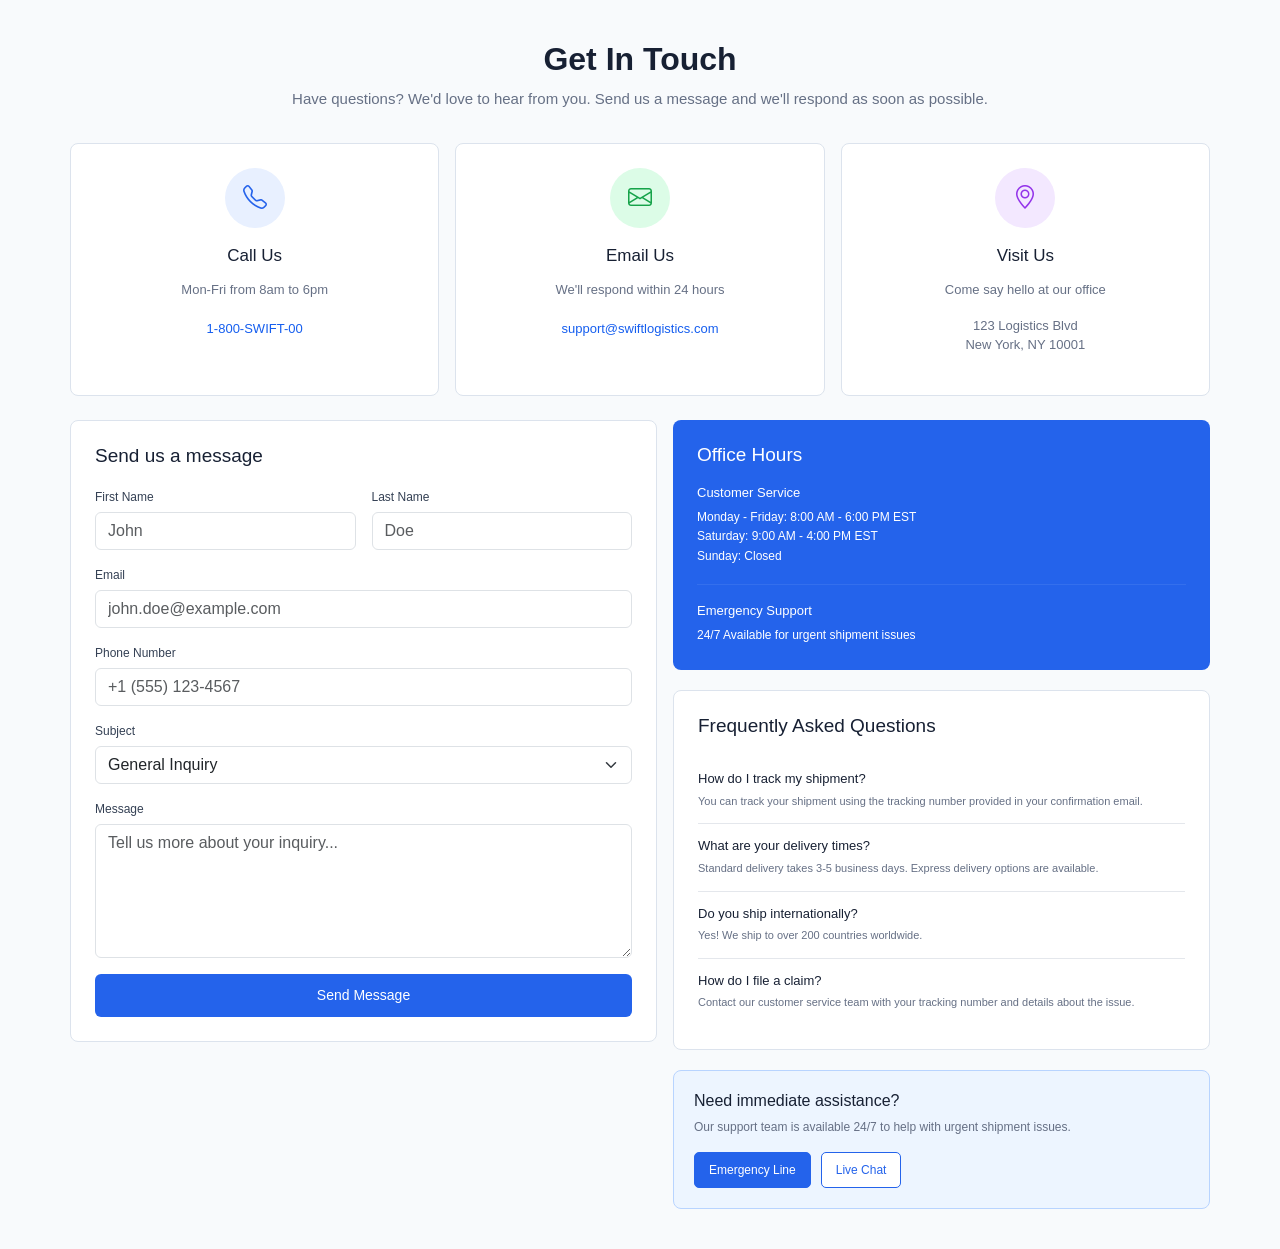
==== contact.html @ a7302f50 "contact: add icons to contact cards" ====
<!DOCTYPE html>
<html lang="en">

<head>
    <meta charset="UTF-8">
    <meta name="viewport" content="width=device-width, initial-scale=1.0">

    <title>Contact - SwiftLogistics</title>

    <!-- Bootstrap CSS -->
     <link rel="stylesheet"
href="https://cdn.jsdelivr.net/npm/bootstrap-icons@1.11.3/font/bootstrap-icons.min.css">
    <link
        href="https://cdn.jsdelivr.net/npm/bootstrap@5.3.3/dist/css/bootstrap.min.css"
        rel="stylesheet">

    <!-- Our CSS -->
    <link rel="stylesheet" href="css/contact.css">
</head>

<body>

    <div class="contact-page">

        <!-- Page heading -->
        <section class="contact-heading text-center">
            <h1>Get In Touch</h1>

            <p>
                Have questions? We'd love to hear from you.
                Send us a message and we'll respond as soon as possible.
            </p>
        </section>


        <!-- Contact information -->
       <section class="contact-info d-flex gap-3">

    <div class="contact-card">
        <div class="icon-circle phone">
            <i class="bi bi-telephone"></i>
        </div>

        <h3>Call Us</h3>

        <p>Mon-Fri from 8am to 6pm</p>

        <a href="tel:18007943800">1-800-SWIFT-00</a>
    </div>

    <div class="contact-card">
        <div class="icon-circle email">
            <i class="bi bi-envelope"></i>
        </div>

        <h3>Email Us</h3>

        <p>We'll respond within 24 hours</p>

        <a href="mailto:support@swiftlogistics.com">
            support@swiftlogistics.com
        </a>
    </div>

    <div class="contact-card">
        <div class="icon-circle location">
            <i class="bi bi-geo-alt"></i>
        </div>

        <h3>Visit Us</h3>

        <p>Come say hello at our office</p>

        <p>123 Logistics Blvd<br>New York, NY 10001</p>
    </div>

</section>


        <!-- Main contact section -->
        <section class="contact-main d-flex gap-3">

            <!-- Contact form -->
            <div class="message-box">

                <h2>Send us a message</h2>

                <form>

                    <div class="name-row d-flex gap-3">

                        <div class="flex-grow-1">
                            <label for="firstName">First Name</label>

                            <input
                                type="text"
                                id="firstName"
                                class="form-control"
                                placeholder="John">
                        </div>


                        <div class="flex-grow-1">
                            <label for="lastName">Last Name</label>

                            <input
                                type="text"
                                id="lastName"
                                class="form-control"
                                placeholder="Doe">
                        </div>

                    </div>


                    <div class="mb-3">
                        <label for="email">Email</label>

                        <input
                            type="email"
                            id="email"
                            class="form-control"
                            placeholder="john.doe@example.com">
                    </div>


                    <div class="mb-3">
                        <label for="phone">Phone Number</label>

                        <input
                            type="tel"
                            id="phone"
                            class="form-control"
                            placeholder="+1 (555) 123-4567">
                    </div>


                    <div class="mb-3">
                        <label for="subject">Subject</label>

                        <select id="subject" class="form-select">

                            <option>General Inquiry</option>
                            <option>Shipment Issue</option>
                            <option>Delivery Question</option>
                            <option>Business Inquiry</option>

                        </select>
                    </div>


                    <div class="mb-3">
                        <label for="message">Message</label>

                        <textarea
                            id="message"
                            class="form-control"
                            rows="5"
                            placeholder="Tell us more about your inquiry..."></textarea>
                    </div>


                    <button type="submit" class="send-button">
                        Send Message
                    </button>

                </form>

            </div>


            <!-- Right side -->
            <div class="right-content">

                <!-- Office hours -->
                <div class="office-hours">

                    <h2>Office Hours</h2>

                    <h4>Customer Service</h4>

                    <p>
                        Monday - Friday: 8:00 AM - 6:00 PM EST<br>
                        Saturday: 9:00 AM - 4:00 PM EST<br>
                        Sunday: Closed
                    </p>

                    <hr>

                    <h4>Emergency Support</h4>

                    <p>
                        24/7 Available for urgent shipment issues
                    </p>

                </div>


                <!-- FAQ -->
                <div class="faq-box">

                    <h2>Frequently Asked Questions</h2>

                    <div class="faq-item">
                        <h4>How do I track my shipment?</h4>

                        <p>
                            You can track your shipment using the tracking
                            number provided in your confirmation email.
                        </p>
                    </div>


                    <div class="faq-item">
                        <h4>What are your delivery times?</h4>

                        <p>
                            Standard delivery takes 3-5 business days.
                            Express delivery options are available.
                        </p>
                    </div>


                    <div class="faq-item">
                        <h4>Do you ship internationally?</h4>

                        <p>
                            Yes! We ship to over 200 countries worldwide.
                        </p>
                    </div>


                    <div class="faq-item">
                        <h4>How do I file a claim?</h4>

                        <p>
                            Contact our customer service team with your
                            tracking number and details about the issue.
                        </p>
                    </div>

                </div>


                <!-- Immediate assistance -->
                <div class="assistance-box">

                    <h3>Need immediate assistance?</h3>

                    <p>
                        Our support team is available 24/7 to help
                        with urgent shipment issues.
                    </p>

                    <div class="assistance-buttons">

                        <button type="button">
                            Emergency Line
                        </button>

                        <button type="button">
                            Live Chat
                        </button>

                    </div>

                </div>

            </div>

        </section>

    </div>

</body>

</html>
---- css/contact.css ----
* {
    box-sizing: border-box;
}

body {
    margin: 0;
    background-color: #f8fafc;
    color: #172033;
    font-family: Arial, sans-serif;
}

.contact-page {
    max-width: 1200px;
    margin: 0 auto;
    padding: 40px 30px;
}


/* Page heading */

.contact-heading {
    margin-bottom: 32px;
}

.contact-heading h1 {
    font-size: 32px;
    font-weight: 700;
    margin-bottom: 10px;
}

.contact-heading p {
    color: #667085;
    font-size: 15px;
    margin: 0;
}


/* Three contact cards */

.contact-info {
    margin-bottom: 24px;
}

.contact-card {
    flex: 1;
    background-color: #ffffff;
    border: 1px solid #dce3ed;
    border-radius: 8px;
    padding: 24px;
    text-align: center;
}

.contact-card h3 {
    font-size: 17px;
    margin-bottom: 14px;
}

.contact-card p {
    color: #667085;
    font-size: 13px;
    line-height: 1.5;
}

.contact-card a {
    color: #155eef;
    text-decoration: none;
    font-size: 13px;
}


/* Form and right side */

.contact-main {
    align-items: flex-start;
}

.message-box {
    flex: 1;
    background-color: #ffffff;
    border: 1px solid #dce3ed;
    border-radius: 8px;
    padding: 24px;
}

.message-box h2,
.office-hours h2,
.faq-box h2 {
    font-size: 19px;
    margin-bottom: 20px;
}


/* Name fields */

.name-row {
    margin-bottom: 16px;
}

.name-row label,
.message-box label {
    display: block;
    font-size: 12px;
    margin-bottom: 6px;
    color: #344054;
}


/* Button */

.send-button {
    width: 100%;
    padding: 11px;
    border: none;
    border-radius: 6px;
    background-color: #2463eb;
    color: white;
    font-size: 14px;
    cursor: pointer;
}

.send-button:hover {
    background-color: #1854d1;
}


/* Right side */

.right-content {
    flex: 1;
}


/* Office hours */

.office-hours {
    background-color: #2463eb;
    color: white;
    border-radius: 8px;
    padding: 24px;
    margin-bottom: 20px;
}

.office-hours h2 {
    margin-bottom: 18px;
}

.office-hours h4 {
    font-size: 13px;
    margin-top: 15px;
    margin-bottom: 8px;
}

.office-hours p {
    font-size: 12px;
    line-height: 1.6;
    margin: 0;
}

.office-hours hr {
    border: 0;
    border-top: 1px solid rgba(255, 255, 255, 0.3);
    margin: 18px 0;
}


/* FAQ */

.faq-box {
    background-color: #ffffff;
    border: 1px solid #dce3ed;
    border-radius: 8px;
    padding: 24px;
}

.faq-item {
    border-bottom: 1px solid #e4e7ec;
    padding: 14px 0;
}

.faq-item:last-child {
    border-bottom: none;
}

.faq-item h4 {
    font-size: 13px;
    margin: 0 0 6px;
}

.faq-item p {
    color: #667085;
    font-size: 11px;
    line-height: 1.5;
    margin: 0;
}


/* Assistance */

.assistance-box {
    background-color: #edf5ff;
    border: 1px solid #b8d4ff;
    border-radius: 8px;
    padding: 20px;
    margin-top: 20px;
}

.assistance-box h3 {
    font-size: 16px;
    margin-bottom: 8px;
}

.assistance-box p {
    color: #667085;
    font-size: 12px;
    line-height: 1.5;
}

.assistance-buttons {
    display: flex;
    gap: 10px;
}

.assistance-buttons button {
    padding: 8px 14px;
    border: 1px solid #2463eb;
    border-radius: 5px;
    background-color: #2463eb;
    color: white;
    font-size: 12px;
    cursor: pointer;
}

.assistance-buttons button:last-child {
    background-color: white;
    color: #2463eb;
}


/* Mobile */

@media (max-width: 768px) {

    .contact-page {
        padding: 30px 20px;
    }

    .contact-info {
        flex-direction: column;
    }

    .contact-main {
        flex-direction: column;
    }

    .message-box,
    .right-content {
        width: 100%;
    }

    .name-row {
        flex-direction: column;
    }

}
/* Contact card icons */

.icon-circle{
    width:60px;
    height:60px;
    border-radius:50%;
    display:flex;
    align-items:center;
    justify-content:center;
    margin:0 auto 18px;
    font-size:24px;
}

.phone{
    background:#e8f0ff;
    color:#2563eb;
}

.email{
    background:#dcfce7;
    color:#16a34a;
}

.location{
    background:#f3e8ff;
    color:#9333ea;
}

.contact-card{
    transition:0.25s ease;
}

.contact-card:hover{
    transform:translateY(-4px);
    box-shadow:0 10px 24px rgba(0,0,0,0.08);
}
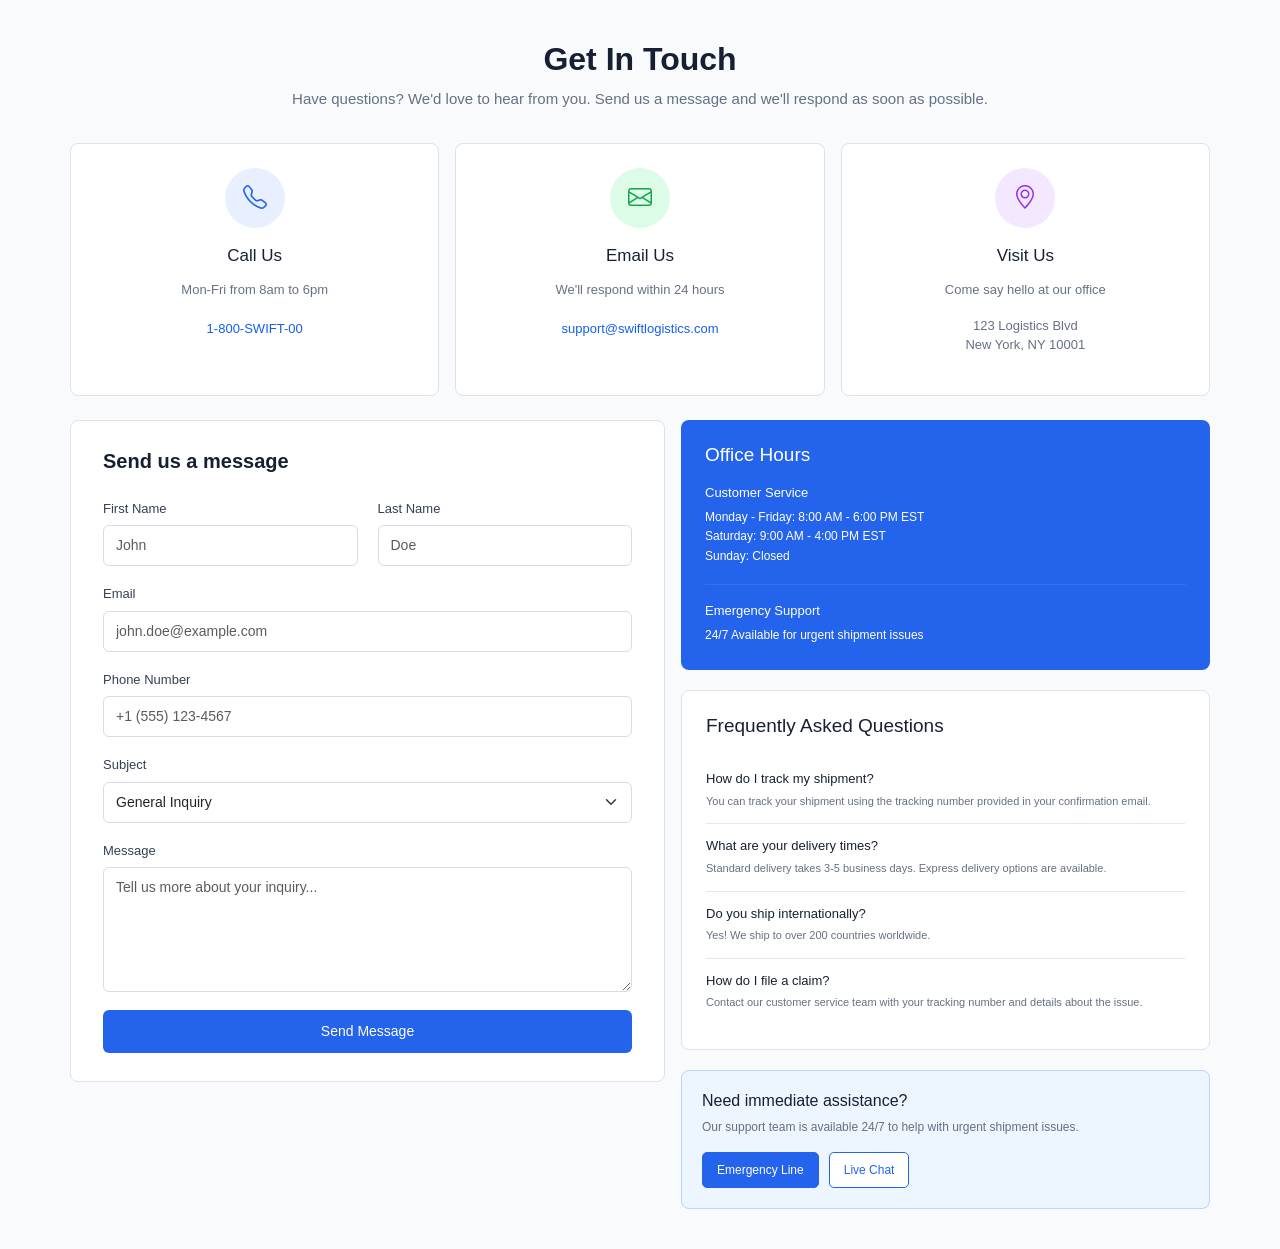
==== commit 1eaf86f4: "contact: refine contact form styling" ====
--- a/contact.html
+++ b/contact.html
@@ -87,7 +87,8 @@
 
                 <form>
 
-                    <div class="name-row d-flex gap-3">
+                    <div 
+                    class="name-row">
 
                         <div class="flex-grow-1">
                             <label for="firstName">First Name</label>
--- a/css/contact.css
+++ b/css/contact.css
@@ -48,6 +48,12 @@
     border-radius: 8px;
     padding: 24px;
     text-align: center;
+    transition: 0.25s ease;
+}
+
+.contact-card:hover {
+    transform: translateY(-4px);
+    box-shadow: 0 10px 24px rgba(0, 0, 0, 0.08);
 }
 
 .contact-card h3 {
@@ -68,10 +74,40 @@
 }
 
 
+/* Contact card icons */
+
+.icon-circle {
+    width: 60px;
+    height: 60px;
+    border-radius: 50%;
+    display: flex;
+    align-items: center;
+    justify-content: center;
+    margin: 0 auto 18px;
+    font-size: 24px;
+}
+
+.phone {
+    background: #e8f0ff;
+    color: #2563eb;
+}
+
+.email {
+    background: #dcfce7;
+    color: #16a34a;
+}
+
+.location {
+    background: #f3e8ff;
+    color: #9333ea;
+}
+
+
 /* Form and right side */
 
 .contact-main {
     align-items: flex-start;
+    gap: 24px;
 }
 
 .message-box {
@@ -79,10 +115,15 @@
     background-color: #ffffff;
     border: 1px solid #dce3ed;
     border-radius: 8px;
-    padding: 24px;
-}
-
-.message-box h2,
+    padding: 28px 32px;
+}
+
+.message-box h2 {
+    font-size: 20px;
+    font-weight: 600;
+    margin-bottom: 26px;
+}
+
 .office-hours h2,
 .faq-box h2 {
     font-size: 19px;
@@ -93,19 +134,52 @@
 /* Name fields */
 
 .name-row {
-    margin-bottom: 16px;
+    display: flex;
+    gap: 20px;
+    margin-bottom: 18px;
+}
+
+.name-row > div {
+    flex: 1;
 }
 
 .name-row label,
 .message-box label {
     display: block;
-    font-size: 12px;
-    margin-bottom: 6px;
+    font-size: 13px;
     color: #344054;
-}
-
-
-/* Button */
+    margin-bottom: 7px;
+}
+
+
+/* Form controls */
+
+.message-box .form-control,
+.message-box .form-select {
+    min-height: 40px;
+    border: 1px solid #d6dce5;
+    border-radius: 6px;
+    font-size: 14px;
+    padding: 9px 12px;
+}
+
+.message-box .form-control:focus,
+.message-box .form-select:focus {
+    border-color: #2463eb;
+    box-shadow: 0 0 0 2px rgba(36, 99, 235, 0.1);
+}
+
+.message-box .mb-3 {
+    margin-bottom: 18px !important;
+}
+
+.message-box textarea {
+    min-height: 150px;
+    resize: vertical;
+}
+
+
+/* Send button */
 
 .send-button {
     width: 100%;
@@ -113,9 +187,10 @@
     border: none;
     border-radius: 6px;
     background-color: #2463eb;
-    color: white;
+    color: #ffffff;
     font-size: 14px;
     cursor: pointer;
+    transition: background-color 0.2s ease;
 }
 
 .send-button:hover {
@@ -194,7 +269,7 @@
 }
 
 
-/* Assistance */
+/* Immediate assistance */
 
 .assistance-box {
     background-color: #edf5ff;
@@ -260,41 +335,4 @@
     .name-row {
         flex-direction: column;
     }
-
-}
-/* Contact card icons */
-
-.icon-circle{
-    width:60px;
-    height:60px;
-    border-radius:50%;
-    display:flex;
-    align-items:center;
-    justify-content:center;
-    margin:0 auto 18px;
-    font-size:24px;
-}
-
-.phone{
-    background:#e8f0ff;
-    color:#2563eb;
-}
-
-.email{
-    background:#dcfce7;
-    color:#16a34a;
-}
-
-.location{
-    background:#f3e8ff;
-    color:#9333ea;
-}
-
-.contact-card{
-    transition:0.25s ease;
-}
-
-.contact-card:hover{
-    transform:translateY(-4px);
-    box-shadow:0 10px 24px rgba(0,0,0,0.08);
 }
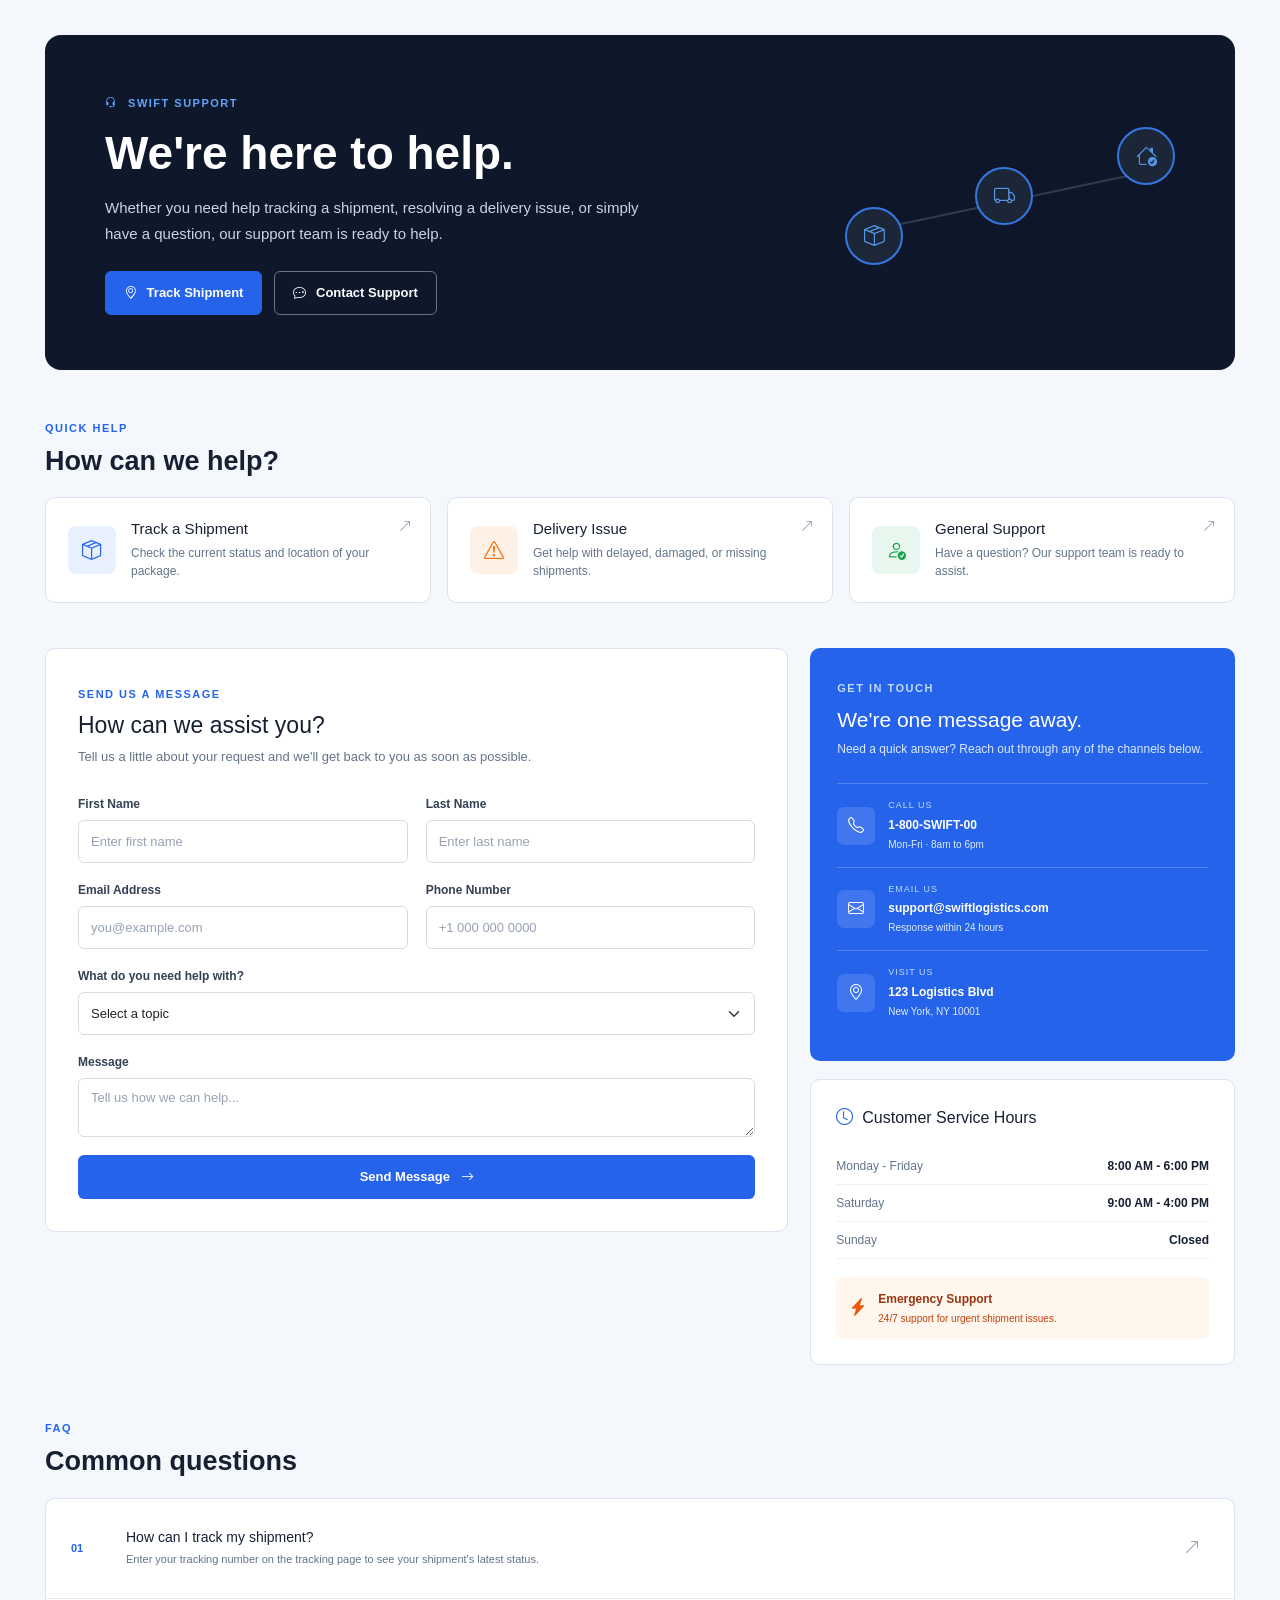
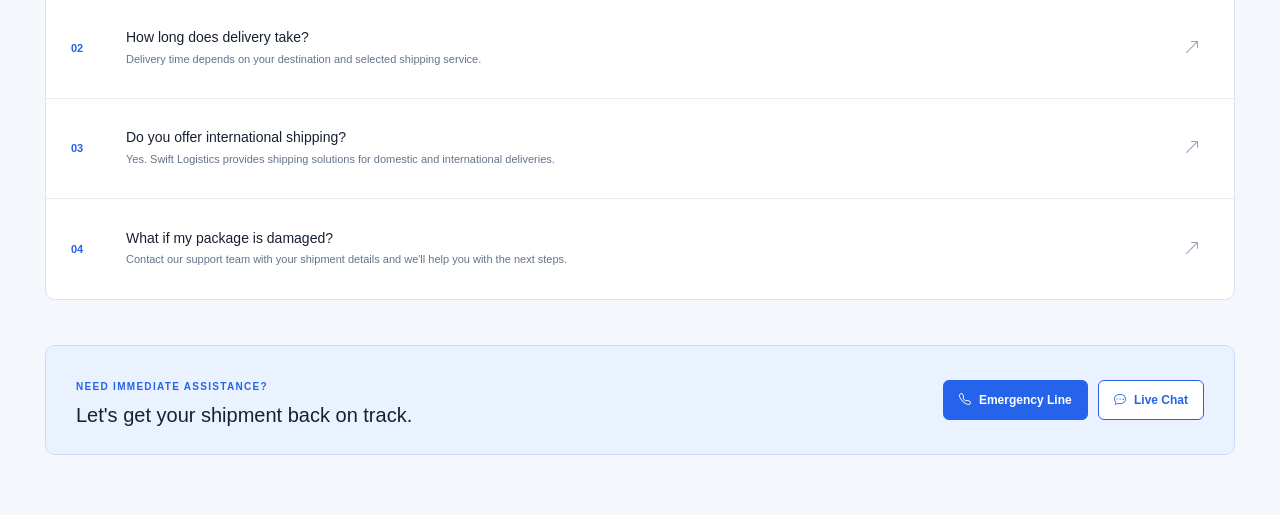
==== commit d1788157: "Redesign contact page UI" ====
--- a/contact.html
+++ b/contact.html
@@ -1,278 +1,465 @@
 <!DOCTYPE html>
 <html lang="en">
-
 <head>
     <meta charset="UTF-8">
     <meta name="viewport" content="width=device-width, initial-scale=1.0">
 
-    <title>Contact - SwiftLogistics</title>
-
-    <!-- Bootstrap CSS -->
-     <link rel="stylesheet"
-href="https://cdn.jsdelivr.net/npm/bootstrap-icons@1.11.3/font/bootstrap-icons.min.css">
+    <title>Contact Us | Swift Logistics</title>
+
+    <!-- Bootstrap -->
     <link
         href="https://cdn.jsdelivr.net/npm/bootstrap@5.3.3/dist/css/bootstrap.min.css"
-        rel="stylesheet">
-
-    <!-- Our CSS -->
+        rel="stylesheet"
+    >
+
+    <!-- Bootstrap Icons -->
+    <link
+        rel="stylesheet"
+        href="https://cdn.jsdelivr.net/npm/bootstrap-icons@1.11.3/font/bootstrap-icons.min.css"
+    >
+
+    <!-- Contact CSS -->
     <link rel="stylesheet" href="css/contact.css">
 </head>
 
 <body>
 
-    <div class="contact-page">
-
-        <!-- Page heading -->
-        <section class="contact-heading text-center">
-            <h1>Get In Touch</h1>
+<div class="contact-page">
+
+    <!-- HERO -->
+    <section class="support-hero">
+
+        <div class="hero-content">
+
+            <span class="hero-label">
+                <i class="bi bi-headset"></i>
+                SWIFT SUPPORT
+            </span>
+
+            <h1>We're here to help.</h1>
 
             <p>
-                Have questions? We'd love to hear from you.
-                Send us a message and we'll respond as soon as possible.
+                Whether you need help tracking a shipment, resolving a delivery
+                issue, or simply have a question, our support team is ready to help.
             </p>
-        </section>
-
-
-        <!-- Contact information -->
-       <section class="contact-info d-flex gap-3">
-
-    <div class="contact-card">
-        <div class="icon-circle phone">
-            <i class="bi bi-telephone"></i>
-        </div>
-
-        <h3>Call Us</h3>
-
-        <p>Mon-Fri from 8am to 6pm</p>
-
-        <a href="tel:18007943800">1-800-SWIFT-00</a>
-    </div>
-
-    <div class="contact-card">
-        <div class="icon-circle email">
-            <i class="bi bi-envelope"></i>
-        </div>
-
-        <h3>Email Us</h3>
-
-        <p>We'll respond within 24 hours</p>
-
-        <a href="mailto:support@swiftlogistics.com">
-            support@swiftlogistics.com
-        </a>
-    </div>
-
-    <div class="contact-card">
-        <div class="icon-circle location">
-            <i class="bi bi-geo-alt"></i>
-        </div>
-
-        <h3>Visit Us</h3>
-
-        <p>Come say hello at our office</p>
-
-        <p>123 Logistics Blvd<br>New York, NY 10001</p>
-    </div>
-
-</section>
-
-
-        <!-- Main contact section -->
-        <section class="contact-main d-flex gap-3">
-
-            <!-- Contact form -->
-            <div class="message-box">
-
-                <h2>Send us a message</h2>
-
-                <form>
-
-                    <div 
-                    class="name-row">
-
-                        <div class="flex-grow-1">
-                            <label for="firstName">First Name</label>
-
-                            <input
-                                type="text"
-                                id="firstName"
-                                class="form-control"
-                                placeholder="John">
-                        </div>
-
-
-                        <div class="flex-grow-1">
-                            <label for="lastName">Last Name</label>
-
-                            <input
-                                type="text"
-                                id="lastName"
-                                class="form-control"
-                                placeholder="Doe">
-                        </div>
-
-                    </div>
-
-
-                    <div class="mb-3">
-                        <label for="email">Email</label>
-
+
+            <div class="hero-buttons">
+                <button class="primary-btn">
+                    <i class="bi bi-geo-alt"></i>
+                    Track Shipment
+                </button>
+
+                <button class="secondary-btn">
+                    <i class="bi bi-chat-dots"></i>
+                    Contact Support
+                </button>
+            </div>
+
+        </div>
+
+        <div class="hero-visual">
+            <div class="route-line"></div>
+
+            <div class="location-point point-one">
+                <i class="bi bi-box-seam"></i>
+            </div>
+
+            <div class="location-point point-two">
+                <i class="bi bi-truck"></i>
+            </div>
+
+            <div class="location-point point-three">
+                <i class="bi bi-house-check"></i>
+            </div>
+
+        </div>
+
+    </section>
+
+
+    <!-- QUICK HELP -->
+    <section class="quick-help">
+
+        <div class="section-heading">
+            <span>QUICK HELP</span>
+            <h2>How can we help?</h2>
+        </div>
+
+        <div class="help-grid">
+
+            <div class="help-card">
+                <div class="help-icon blue-icon">
+                    <i class="bi bi-box-seam"></i>
+                </div>
+
+                <div>
+                    <h3>Track a Shipment</h3>
+                    <p>
+                        Check the current status and location of your package.
+                    </p>
+                </div>
+
+                <i class="bi bi-arrow-up-right card-arrow"></i>
+            </div>
+
+
+            <div class="help-card">
+                <div class="help-icon orange-icon">
+                    <i class="bi bi-exclamation-triangle"></i>
+                </div>
+
+                <div>
+                    <h3>Delivery Issue</h3>
+                    <p>
+                        Get help with delayed, damaged, or missing shipments.
+                    </p>
+                </div>
+
+                <i class="bi bi-arrow-up-right card-arrow"></i>
+            </div>
+
+
+            <div class="help-card">
+                <div class="help-icon green-icon">
+                    <i class="bi bi-person-check"></i>
+                </div>
+
+                <div>
+                    <h3>General Support</h3>
+                    <p>
+                        Have a question? Our support team is ready to assist.
+                    </p>
+                </div>
+
+                <i class="bi bi-arrow-up-right card-arrow"></i>
+            </div>
+
+        </div>
+
+    </section>
+
+
+    <!-- MAIN CONTENT -->
+    <section class="contact-main">
+
+        <!-- CONTACT FORM -->
+        <div class="message-box">
+
+            <div class="form-heading">
+                <span class="small-label">SEND US A MESSAGE</span>
+
+                <h2>How can we assist you?</h2>
+
+                <p>
+                    Tell us a little about your request and we'll get back to you
+                    as soon as possible.
+                </p>
+            </div>
+
+
+            <form>
+
+                <div class="name-row">
+
+                    <div>
+                        <label for="firstName">First Name</label>
+                        <input
+                            type="text"
+                            id="firstName"
+                            class="form-control"
+                            placeholder="Enter first name"
+                        >
+                    </div>
+
+                    <div>
+                        <label for="lastName">Last Name</label>
+                        <input
+                            type="text"
+                            id="lastName"
+                            class="form-control"
+                            placeholder="Enter last name"
+                        >
+                    </div>
+
+                </div>
+
+
+                <div class="form-row">
+
+                    <div>
+                        <label for="email">Email Address</label>
                         <input
                             type="email"
                             id="email"
                             class="form-control"
-                            placeholder="john.doe@example.com">
-                    </div>
-
-
-                    <div class="mb-3">
+                            placeholder="you@example.com"
+                        >
+                    </div>
+
+                    <div>
                         <label for="phone">Phone Number</label>
-
                         <input
                             type="tel"
                             id="phone"
                             class="form-control"
-                            placeholder="+1 (555) 123-4567">
-                    </div>
-
-
-                    <div class="mb-3">
-                        <label for="subject">Subject</label>
-
-                        <select id="subject" class="form-select">
-
-                            <option>General Inquiry</option>
-                            <option>Shipment Issue</option>
-                            <option>Delivery Question</option>
-                            <option>Business Inquiry</option>
-
-                        </select>
-                    </div>
-
-
-                    <div class="mb-3">
-                        <label for="message">Message</label>
-
-                        <textarea
-                            id="message"
-                            class="form-control"
-                            rows="5"
-                            placeholder="Tell us more about your inquiry..."></textarea>
-                    </div>
-
-
-                    <button type="submit" class="send-button">
-                        Send Message
-                    </button>
-
-                </form>
-
-            </div>
-
-
-            <!-- Right side -->
-            <div class="right-content">
-
-                <!-- Office hours -->
-                <div class="office-hours">
-
-                    <h2>Office Hours</h2>
-
-                    <h4>Customer Service</h4>
-
-                    <p>
-                        Monday - Friday: 8:00 AM - 6:00 PM EST<br>
-                        Saturday: 9:00 AM - 4:00 PM EST<br>
-                        Sunday: Closed
-                    </p>
-
-                    <hr>
-
-                    <h4>Emergency Support</h4>
-
-                    <p>
-                        24/7 Available for urgent shipment issues
-                    </p>
-
-                </div>
-
-
-                <!-- FAQ -->
-                <div class="faq-box">
-
-                    <h2>Frequently Asked Questions</h2>
-
-                    <div class="faq-item">
-                        <h4>How do I track my shipment?</h4>
-
+                            placeholder="+1 000 000 0000"
+                        >
+                    </div>
+
+                </div>
+
+
+                <div class="mb-3">
+
+                    <label for="subject">What do you need help with?</label>
+
+                    <select id="subject" class="form-select">
+
+                        <option selected disabled>
+                            Select a topic
+                        </option>
+
+                        <option>Shipment Tracking</option>
+                        <option>Delivery Issue</option>
+                        <option>General Inquiry</option>
+                        <option>Business Inquiry</option>
+                        <option>Account Support</option>
+
+                    </select>
+
+                </div>
+
+
+                <div class="mb-3">
+
+                    <label for="message">Message</label>
+
+                    <textarea
+                        id="message"
+                        class="form-control"
+                        placeholder="Tell us how we can help..."
+                    ></textarea>
+
+                </div>
+
+
+                <button type="submit" class="send-button">
+                    Send Message
+                    <i class="bi bi-arrow-right"></i>
+                </button>
+
+            </form>
+
+        </div>
+
+
+        <!-- RIGHT SIDE -->
+        <div class="right-content">
+
+            <!-- CONTACT INFO -->
+            <div class="support-panel">
+
+                <span class="small-label light-label">
+                    GET IN TOUCH
+                </span>
+
+                <h2>We're one message away.</h2>
+
+                <p>
+                    Need a quick answer? Reach out through any of the channels below.
+                </p>
+
+
+                <div class="contact-detail">
+
+                    <div class="detail-icon">
+                        <i class="bi bi-telephone"></i>
+                    </div>
+
+                    <div>
+                        <span>CALL US</span>
+                        <strong>1-800-SWIFT-00</strong>
+                        <small>Mon-Fri · 8am to 6pm</small>
+                    </div>
+
+                </div>
+
+
+                <div class="contact-detail">
+
+                    <div class="detail-icon">
+                        <i class="bi bi-envelope"></i>
+                    </div>
+
+                    <div>
+                        <span>EMAIL US</span>
+                        <strong>support@swiftlogistics.com</strong>
+                        <small>Response within 24 hours</small>
+                    </div>
+
+                </div>
+
+
+                <div class="contact-detail">
+
+                    <div class="detail-icon">
+                        <i class="bi bi-geo-alt"></i>
+                    </div>
+
+                    <div>
+                        <span>VISIT US</span>
+                        <strong>123 Logistics Blvd</strong>
+                        <small>New York, NY 10001</small>
+                    </div>
+
+                </div>
+
+            </div>
+
+
+            <!-- OFFICE HOURS -->
+            <div class="office-hours">
+
+                <div class="section-title">
+                    <i class="bi bi-clock"></i>
+                    <h3>Customer Service Hours</h3>
+                </div>
+
+                <div class="hours-row">
+                    <span>Monday - Friday</span>
+                    <strong>8:00 AM - 6:00 PM</strong>
+                </div>
+
+                <div class="hours-row">
+                    <span>Saturday</span>
+                    <strong>9:00 AM - 4:00 PM</strong>
+                </div>
+
+                <div class="hours-row">
+                    <span>Sunday</span>
+                    <strong>Closed</strong>
+                </div>
+
+                <div class="emergency">
+
+                    <i class="bi bi-lightning-charge-fill"></i>
+
+                    <div>
+                        <strong>Emergency Support</strong>
                         <p>
-                            You can track your shipment using the tracking
-                            number provided in your confirmation email.
+                            24/7 support for urgent shipment issues.
                         </p>
                     </div>
 
-
-                    <div class="faq-item">
-                        <h4>What are your delivery times?</h4>
-
-                        <p>
-                            Standard delivery takes 3-5 business days.
-                            Express delivery options are available.
-                        </p>
-                    </div>
-
-
-                    <div class="faq-item">
-                        <h4>Do you ship internationally?</h4>
-
-                        <p>
-                            Yes! We ship to over 200 countries worldwide.
-                        </p>
-                    </div>
-
-
-                    <div class="faq-item">
-                        <h4>How do I file a claim?</h4>
-
-                        <p>
-                            Contact our customer service team with your
-                            tracking number and details about the issue.
-                        </p>
-                    </div>
-
-                </div>
-
-
-                <!-- Immediate assistance -->
-                <div class="assistance-box">
-
-                    <h3>Need immediate assistance?</h3>
-
-                    <p>
-                        Our support team is available 24/7 to help
-                        with urgent shipment issues.
-                    </p>
-
-                    <div class="assistance-buttons">
-
-                        <button type="button">
-                            Emergency Line
-                        </button>
-
-                        <button type="button">
-                            Live Chat
-                        </button>
-
-                    </div>
-
-                </div>
-
-            </div>
-
-        </section>
-
-    </div>
+                </div>
+
+            </div>
+
+        </div>
+
+    </section>
+
+
+    <!-- FAQ -->
+    <section class="faq-section">
+
+        <div class="section-heading">
+            <span>FAQ</span>
+            <h2>Common questions</h2>
+        </div>
+
+
+        <div class="faq-grid">
+
+            <div class="faq-item">
+                <div class="faq-number">01</div>
+
+                <div>
+                    <h3>How can I track my shipment?</h3>
+                    <p>
+                        Enter your tracking number on the tracking page to see
+                        your shipment's latest status.
+                    </p>
+                </div>
+
+                <i class="bi bi-arrow-up-right"></i>
+            </div>
+
+
+            <div class="faq-item">
+                <div class="faq-number">02</div>
+
+                <div>
+                    <h3>How long does delivery take?</h3>
+                    <p>
+                        Delivery time depends on your destination and selected
+                        shipping service.
+                    </p>
+                </div>
+
+                <i class="bi bi-arrow-up-right"></i>
+            </div>
+
+
+            <div class="faq-item">
+                <div class="faq-number">03</div>
+
+                <div>
+                    <h3>Do you offer international shipping?</h3>
+                    <p>
+                        Yes. Swift Logistics provides shipping solutions for
+                        domestic and international deliveries.
+                    </p>
+                </div>
+
+                <i class="bi bi-arrow-up-right"></i>
+            </div>
+
+
+            <div class="faq-item">
+                <div class="faq-number">04</div>
+
+                <div>
+                    <h3>What if my package is damaged?</h3>
+                    <p>
+                        Contact our support team with your shipment details
+                        and we'll help you with the next steps.
+                    </p>
+                </div>
+
+                <i class="bi bi-arrow-up-right"></i>
+            </div>
+
+        </div>
+
+    </section>
+
+
+    <!-- BOTTOM CTA -->
+    <section class="bottom-cta">
+
+        <div>
+            <span>NEED IMMEDIATE ASSISTANCE?</span>
+            <h2>Let's get your shipment back on track.</h2>
+        </div>
+
+        <div class="cta-buttons">
+
+            <button class="cta-primary">
+                <i class="bi bi-telephone"></i>
+                Emergency Line
+            </button>
+
+            <button class="cta-secondary">
+                <i class="bi bi-chat-dots"></i>
+                Live Chat
+            </button>
+
+        </div>
+
+    </section>
+
+</div>
 
 </body>
-
 </html>
--- a/css/contact.css
+++ b/css/contact.css
@@ -4,169 +4,344 @@
 
 body {
     margin: 0;
-    background-color: #f8fafc;
+    background-color: #f4f7fb;
     color: #172033;
     font-family: Arial, sans-serif;
 }
 
+
+/* =========================
+   MAIN PAGE
+========================= */
+
 .contact-page {
-    max-width: 1200px;
+    max-width: 1250px;
     margin: 0 auto;
-    padding: 40px 30px;
-}
-
-
-/* Page heading */
-
-.contact-heading {
-    margin-bottom: 32px;
-}
-
-.contact-heading h1 {
-    font-size: 32px;
+    padding: 35px 30px 60px;
+}
+
+
+/* =========================
+   HERO
+========================= */
+
+.support-hero {
+    min-height: 330px;
+    background: #0f172a;
+    border-radius: 16px;
+    padding: 55px 60px;
+    display: flex;
+    align-items: center;
+    justify-content: space-between;
+    overflow: hidden;
+    position: relative;
+    margin-bottom: 45px;
+}
+
+.hero-content {
+    max-width: 620px;
+    position: relative;
+    z-index: 2;
+}
+
+.hero-label,
+.small-label {
+    font-size: 11px;
     font-weight: 700;
-    margin-bottom: 10px;
-}
-
-.contact-heading p {
-    color: #667085;
+    letter-spacing: 1.5px;
+    color: #60a5fa;
+}
+
+.hero-label i {
+    margin-right: 6px;
+}
+
+.hero-content h1 {
+    color: white;
+    font-size: 46px;
+    font-weight: 700;
+    margin: 12px 0 14px;
+}
+
+.hero-content p {
+    color: #cbd5e1;
     font-size: 15px;
+    line-height: 1.7;
+    max-width: 570px;
+    margin-bottom: 25px;
+}
+
+.hero-buttons {
+    display: flex;
+    gap: 12px;
+}
+
+.primary-btn,
+.secondary-btn {
+    border-radius: 6px;
+    padding: 11px 18px;
+    font-size: 13px;
+    font-weight: 600;
+    cursor: pointer;
+    transition: 0.2s ease;
+}
+
+.primary-btn {
+    background: #2563eb;
+    border: 1px solid #2563eb;
+    color: white;
+}
+
+.primary-btn:hover {
+    background: #1d4ed8;
+}
+
+.secondary-btn {
+    background: transparent;
+    border: 1px solid #64748b;
+    color: white;
+}
+
+.secondary-btn:hover {
+    background: #1e293b;
+}
+
+.primary-btn i,
+.secondary-btn i {
+    margin-right: 6px;
+}
+
+
+/* Hero visual */
+
+.hero-visual {
+    width: 330px;
+    height: 200px;
+    position: relative;
+    opacity: 0.9;
+}
+
+.route-line {
+    position: absolute;
+    width: 260px;
+    height: 2px;
+    background: #334155;
+    top: 100px;
+    left: 25px;
+    transform: rotate(-12deg);
+}
+
+.location-point {
+    position: absolute;
+    width: 58px;
+    height: 58px;
+    border-radius: 50%;
+    background: #1e293b;
+    border: 2px solid #3b82f6;
+    display: flex;
+    align-items: center;
+    justify-content: center;
+    color: #60a5fa;
+    font-size: 21px;
+}
+
+.point-one {
+    left: 0;
+    top: 105px;
+}
+
+.point-two {
+    left: 130px;
+    top: 65px;
+}
+
+.point-three {
+    right: 0;
+    top: 25px;
+}
+
+
+/* =========================
+   SECTION HEADINGS
+========================= */
+
+.section-heading {
+    margin-bottom: 20px;
+}
+
+.section-heading span {
+    font-size: 11px;
+    font-weight: 700;
+    letter-spacing: 1.5px;
+    color: #2563eb;
+}
+
+.section-heading h2 {
+    font-size: 27px;
+    font-weight: 700;
+    margin: 6px 0 0;
+}
+
+
+/* =========================
+   QUICK HELP
+========================= */
+
+.quick-help {
+    margin-bottom: 45px;
+}
+
+.help-grid {
+    display: grid;
+    grid-template-columns: repeat(3, 1fr);
+    gap: 16px;
+}
+
+.help-card {
+    background: white;
+    border: 1px solid #dce3ed;
+    border-radius: 10px;
+    padding: 22px;
+    display: flex;
+    align-items: center;
+    gap: 15px;
+    position: relative;
+    cursor: pointer;
+    transition: 0.25s ease;
+}
+
+.help-card:hover {
+    transform: translateY(-3px);
+    border-color: #93b4ef;
+    box-shadow: 0 10px 25px rgba(15, 23, 42, 0.08);
+}
+
+.help-card h3 {
+    font-size: 15px;
+    margin: 0 0 6px;
+}
+
+.help-card p {
+    color: #64748b;
+    font-size: 12px;
+    line-height: 1.5;
     margin: 0;
-}
-
-
-/* Three contact cards */
-
-.contact-info {
-    margin-bottom: 24px;
-}
-
-.contact-card {
-    flex: 1;
-    background-color: #ffffff;
-    border: 1px solid #dce3ed;
+    padding-right: 20px;
+}
+
+.help-icon {
+    min-width: 48px;
+    height: 48px;
     border-radius: 8px;
-    padding: 24px;
-    text-align: center;
-    transition: 0.25s ease;
-}
-
-.contact-card:hover {
-    transform: translateY(-4px);
-    box-shadow: 0 10px 24px rgba(0, 0, 0, 0.08);
-}
-
-.contact-card h3 {
-    font-size: 17px;
-    margin-bottom: 14px;
-}
-
-.contact-card p {
-    color: #667085;
-    font-size: 13px;
-    line-height: 1.5;
-}
-
-.contact-card a {
-    color: #155eef;
-    text-decoration: none;
-    font-size: 13px;
-}
-
-
-/* Contact card icons */
-
-.icon-circle {
-    width: 60px;
-    height: 60px;
-    border-radius: 50%;
     display: flex;
     align-items: center;
     justify-content: center;
-    margin: 0 auto 18px;
-    font-size: 24px;
-}
-
-.phone {
+    font-size: 20px;
+}
+
+.blue-icon {
     background: #e8f0ff;
     color: #2563eb;
 }
 
-.email {
-    background: #dcfce7;
+.orange-icon {
+    background: #fff1e6;
+    color: #f97316;
+}
+
+.green-icon {
+    background: #e8f8ef;
     color: #16a34a;
 }
 
-.location {
-    background: #f3e8ff;
-    color: #9333ea;
-}
-
-
-/* Form and right side */
+.card-arrow {
+    position: absolute;
+    right: 18px;
+    top: 18px;
+    color: #94a3b8;
+    font-size: 13px;
+}
+
+
+/* =========================
+   MAIN CONTACT SECTION
+========================= */
 
 .contact-main {
-    align-items: flex-start;
-    gap: 24px;
-}
+    display: grid;
+    grid-template-columns: 1.4fr 0.8fr;
+    gap: 22px;
+    align-items: start;
+    margin-bottom: 50px;
+}
+
+
+/* Form */
 
 .message-box {
+    background: white;
+    border: 1px solid #dce3ed;
+    border-radius: 10px;
+    padding: 32px;
+}
+
+.form-heading {
+    margin-bottom: 28px;
+}
+
+.form-heading .small-label {
+    color: #2563eb;
+}
+
+.form-heading h2 {
+    font-size: 23px;
+    margin: 7px 0;
+}
+
+.form-heading p {
+    color: #64748b;
+    font-size: 13px;
+    margin: 0;
+    line-height: 1.6;
+}
+
+.name-row,
+.form-row {
+    display: flex;
+    gap: 18px;
+    margin-bottom: 18px;
+}
+
+.name-row > div,
+.form-row > div {
     flex: 1;
-    background-color: #ffffff;
-    border: 1px solid #dce3ed;
-    border-radius: 8px;
-    padding: 28px 32px;
-}
-
-.message-box h2 {
-    font-size: 20px;
-    font-weight: 600;
-    margin-bottom: 26px;
-}
-
-.office-hours h2,
-.faq-box h2 {
-    font-size: 19px;
-    margin-bottom: 20px;
-}
-
-
-/* Name fields */
-
-.name-row {
-    display: flex;
-    gap: 20px;
-    margin-bottom: 18px;
-}
-
-.name-row > div {
-    flex: 1;
-}
-
-.name-row label,
+}
+
 .message-box label {
     display: block;
-    font-size: 13px;
+    font-size: 12px;
+    font-weight: 600;
     color: #344054;
     margin-bottom: 7px;
 }
 
-
-/* Form controls */
-
 .message-box .form-control,
 .message-box .form-select {
-    min-height: 40px;
+    min-height: 43px;
     border: 1px solid #d6dce5;
     border-radius: 6px;
-    font-size: 14px;
+    font-size: 13px;
     padding: 9px 12px;
+}
+
+.message-box .form-control::placeholder {
+    color: #98a2b3;
 }
 
 .message-box .form-control:focus,
 .message-box .form-select:focus {
-    border-color: #2463eb;
-    box-shadow: 0 0 0 2px rgba(36, 99, 235, 0.1);
+    border-color: #2563eb;
+    box-shadow: 0 0 0 3px rgba(37, 99, 235, 0.1);
 }
 
 .message-box .mb-3 {
@@ -174,165 +349,369 @@
 }
 
 .message-box textarea {
-    min-height: 150px;
+    min-height: 145px;
     resize: vertical;
 }
-
-
-/* Send button */
 
 .send-button {
     width: 100%;
-    padding: 11px;
+    padding: 12px;
     border: none;
     border-radius: 6px;
-    background-color: #2463eb;
-    color: #ffffff;
-    font-size: 14px;
+    background: #2563eb;
+    color: white;
+    font-size: 13px;
+    font-weight: 600;
     cursor: pointer;
-    transition: background-color 0.2s ease;
+    transition: 0.2s ease;
 }
 
 .send-button:hover {
-    background-color: #1854d1;
-}
-
-
-/* Right side */
+    background: #1d4ed8;
+}
+
+.send-button i {
+    margin-left: 7px;
+}
+
+
+/* =========================
+   RIGHT SIDE SUPPORT PANEL
+========================= */
 
 .right-content {
-    flex: 1;
-}
-
-
-/* Office hours */
-
-.office-hours {
-    background-color: #2463eb;
+    display: flex;
+    flex-direction: column;
+    gap: 18px;
+}
+
+.support-panel {
+    background: #2563eb;
+    border-radius: 10px;
+    padding: 27px;
     color: white;
-    border-radius: 8px;
-    padding: 24px;
-    margin-bottom: 20px;
-}
-
-.office-hours h2 {
-    margin-bottom: 18px;
-}
-
-.office-hours h4 {
-    font-size: 13px;
-    margin-top: 15px;
-    margin-bottom: 8px;
-}
-
-.office-hours p {
+}
+
+.light-label {
+    color: #bfdbfe;
+}
+
+.support-panel h2 {
+    font-size: 21px;
+    margin: 8px 0;
+}
+
+.support-panel > p {
+    color: #dbeafe;
     font-size: 12px;
     line-height: 1.6;
+    margin-bottom: 24px;
+}
+
+.contact-detail {
+    display: flex;
+    align-items: center;
+    gap: 13px;
+    padding: 15px 0;
+    border-top: 1px solid rgba(255, 255, 255, 0.2);
+}
+
+.detail-icon {
+    min-width: 38px;
+    height: 38px;
+    border-radius: 7px;
+    background: rgba(255, 255, 255, 0.13);
+    display: flex;
+    align-items: center;
+    justify-content: center;
+}
+
+.contact-detail span {
+    display: block;
+    font-size: 9px;
+    letter-spacing: 1px;
+    color: #bfdbfe;
+    margin-bottom: 3px;
+}
+
+.contact-detail strong {
+    display: block;
+    font-size: 12px;
+    color: white;
+}
+
+.contact-detail small {
+    display: block;
+    color: #dbeafe;
+    font-size: 10px;
+    margin-top: 3px;
+}
+
+
+/* =========================
+   OFFICE HOURS
+========================= */
+
+.office-hours {
+    background: white;
+    border: 1px solid #dce3ed;
+    border-radius: 10px;
+    padding: 25px;
+}
+
+.section-title {
+    display: flex;
+    align-items: center;
+    gap: 9px;
+    margin-bottom: 18px;
+}
+
+.section-title i {
+    color: #2563eb;
+    font-size: 17px;
+}
+
+.section-title h3 {
+    font-size: 16px;
     margin: 0;
 }
 
-.office-hours hr {
-    border: 0;
-    border-top: 1px solid rgba(255, 255, 255, 0.3);
-    margin: 18px 0;
-}
-
-
-/* FAQ */
-
-.faq-box {
-    background-color: #ffffff;
+.hours-row {
+    display: flex;
+    justify-content: space-between;
+    padding: 9px 0;
+    border-bottom: 1px solid #edf0f4;
+}
+
+.hours-row span {
+    color: #64748b;
+    font-size: 12px;
+}
+
+.hours-row strong {
+    font-size: 12px;
+    color: #172033;
+}
+
+.emergency {
+    display: flex;
+    align-items: center;
+    gap: 11px;
+    margin-top: 18px;
+    padding: 13px;
+    border-radius: 7px;
+    background: #fff7ed;
+    color: #ea580c;
+}
+
+.emergency > i {
+    font-size: 18px;
+}
+
+.emergency strong {
+    display: block;
+    font-size: 12px;
+    color: #9a3412;
+}
+
+.emergency p {
+    margin: 3px 0 0;
+    font-size: 10px;
+    color: #c2410c;
+}
+
+
+/* =========================
+   FAQ
+========================= */
+
+.faq-section {
+    margin-bottom: 45px;
+}
+
+.faq-grid {
+    background: white;
     border: 1px solid #dce3ed;
-    border-radius: 8px;
-    padding: 24px;
+    border-radius: 10px;
+    overflow: hidden;
 }
 
 .faq-item {
-    border-bottom: 1px solid #e4e7ec;
-    padding: 14px 0;
+    min-height: 100px;
+    display: grid;
+    grid-template-columns: 45px 1fr 25px;
+    align-items: center;
+    gap: 10px;
+    padding: 20px 25px;
+    border-bottom: 1px solid #e8ecf1;
+    transition: 0.2s ease;
 }
 
 .faq-item:last-child {
     border-bottom: none;
 }
 
-.faq-item h4 {
-    font-size: 13px;
-    margin: 0 0 6px;
+.faq-item:hover {
+    background: #f8fafc;
+}
+
+.faq-number {
+    font-size: 11px;
+    font-weight: 700;
+    color: #2563eb;
+}
+
+.faq-item h3 {
+    font-size: 14px;
+    margin: 0 0 5px;
 }
 
 .faq-item p {
-    color: #667085;
+    color: #64748b;
     font-size: 11px;
     line-height: 1.5;
     margin: 0;
 }
 
-
-/* Immediate assistance */
-
-.assistance-box {
-    background-color: #edf5ff;
-    border: 1px solid #b8d4ff;
-    border-radius: 8px;
-    padding: 20px;
-    margin-top: 20px;
-}
-
-.assistance-box h3 {
-    font-size: 16px;
-    margin-bottom: 8px;
-}
-
-.assistance-box p {
-    color: #667085;
+.faq-item > i {
+    color: #94a3b8;
+}
+
+
+/* =========================
+   BOTTOM CTA
+========================= */
+
+.bottom-cta {
+    background: #eaf2ff;
+    border: 1px solid #c7dbff;
+    border-radius: 10px;
+    padding: 27px 30px;
+    display: flex;
+    align-items: center;
+    justify-content: space-between;
+}
+
+.bottom-cta > div:first-child span {
+    color: #2563eb;
+    font-size: 10px;
+    font-weight: 700;
+    letter-spacing: 1.3px;
+}
+
+.bottom-cta h2 {
+    font-size: 20px;
+    margin: 6px 0 0;
+}
+
+.cta-buttons {
+    display: flex;
+    gap: 10px;
+}
+
+.cta-primary,
+.cta-secondary {
+    padding: 10px 15px;
+    border-radius: 6px;
     font-size: 12px;
-    line-height: 1.5;
-}
-
-.assistance-buttons {
-    display: flex;
-    gap: 10px;
-}
-
-.assistance-buttons button {
-    padding: 8px 14px;
-    border: 1px solid #2463eb;
-    border-radius: 5px;
-    background-color: #2463eb;
+    font-weight: 600;
+    cursor: pointer;
+}
+
+.cta-primary {
+    background: #2563eb;
+    border: 1px solid #2563eb;
     color: white;
-    font-size: 12px;
-    cursor: pointer;
-}
-
-.assistance-buttons button:last-child {
-    background-color: white;
-    color: #2463eb;
-}
-
-
-/* Mobile */
-
-@media (max-width: 768px) {
+}
+
+.cta-secondary {
+    background: white;
+    border: 1px solid #2563eb;
+    color: #2563eb;
+}
+
+.cta-primary i,
+.cta-secondary i {
+    margin-right: 5px;
+}
+
+
+/* =========================
+   RESPONSIVE
+========================= */
+
+@media (max-width: 900px) {
+
+    .support-hero {
+        padding: 40px;
+    }
+
+    .hero-visual {
+        display: none;
+    }
+
+    .contact-main {
+        grid-template-columns: 1fr;
+    }
+
+    .help-grid {
+        grid-template-columns: 1fr;
+    }
+
+    .bottom-cta {
+        flex-direction: column;
+        align-items: flex-start;
+        gap: 20px;
+    }
+}
+
+
+@media (max-width: 650px) {
 
     .contact-page {
-        padding: 30px 20px;
-    }
-
-    .contact-info {
+        padding: 25px 15px 40px;
+    }
+
+    .support-hero {
+        padding: 32px 25px;
+        min-height: auto;
+    }
+
+    .hero-content h1 {
+        font-size: 34px;
+    }
+
+    .hero-buttons {
         flex-direction: column;
     }
 
-    .contact-main {
+    .primary-btn,
+    .secondary-btn {
+        width: 100%;
+    }
+
+    .message-box {
+        padding: 23px;
+    }
+
+    .name-row,
+    .form-row {
         flex-direction: column;
-    }
-
-    .message-box,
-    .right-content {
+        gap: 18px;
+    }
+
+    .faq-item {
+        grid-template-columns: 35px 1fr 15px;
+        padding: 18px;
+    }
+
+    .cta-buttons {
         width: 100%;
-    }
-
-    .name-row {
         flex-direction: column;
     }
+
+    .cta-primary,
+    .cta-secondary {
+        width: 100%;
+    }
 }
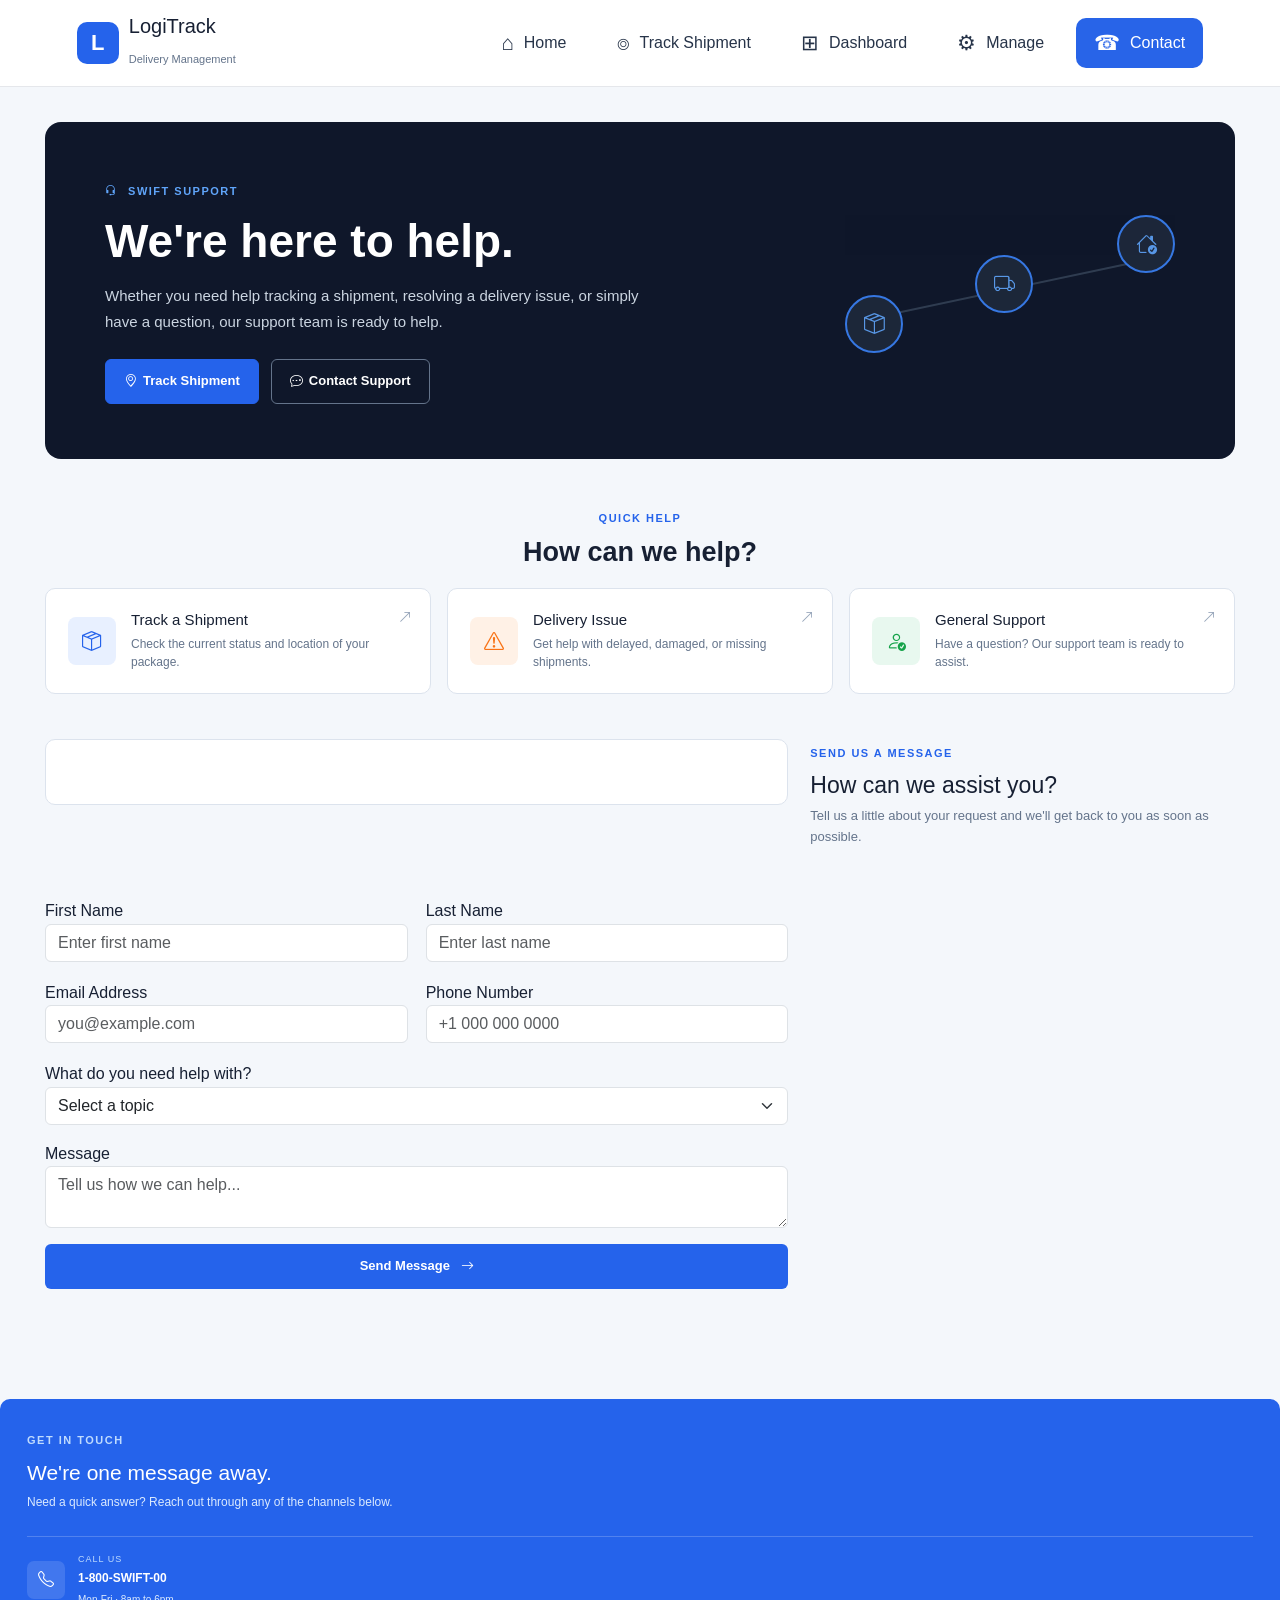
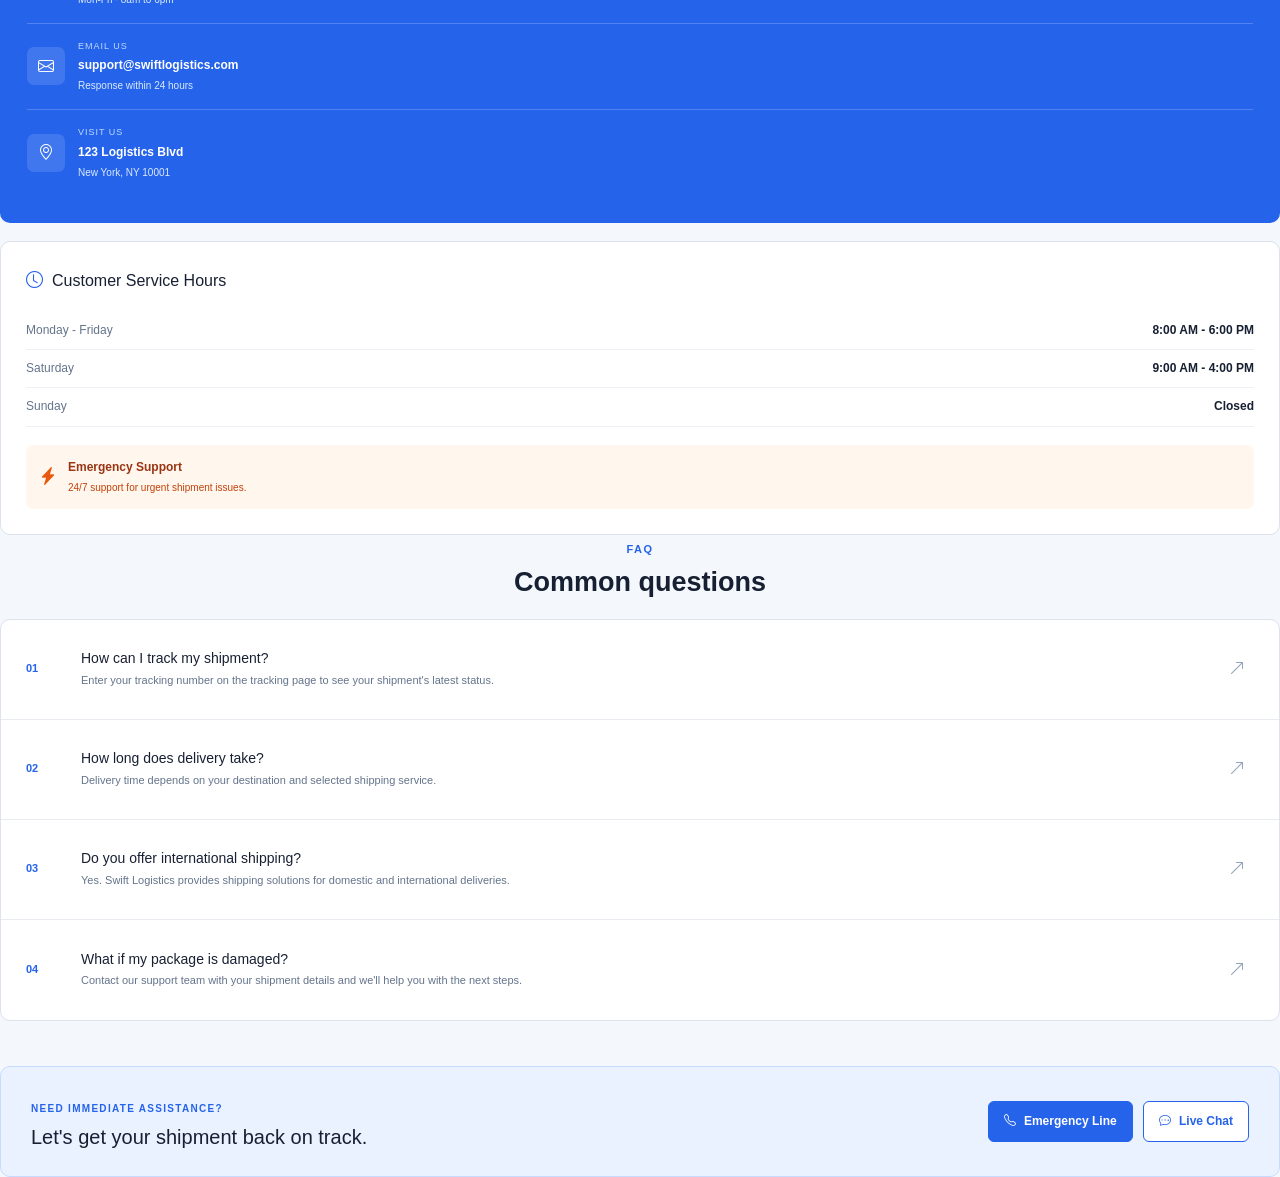
==== commit f4674529: "Add shared navbar to contact page" ====
--- a/contact.html
+++ b/contact.html
@@ -19,10 +19,60 @@
     >
 
     <!-- Contact CSS -->
-    <link rel="stylesheet" href="css/contact.css">
+    <link rel="stylesheet" href="style.css">
+<link rel="stylesheet" href="css/contact.css">
 </head>
 
 <body>
+    <!-- ================= NAVBAR ================= -->
+
+<header class="navbar">
+
+    <div class="logo">
+        <div class="logo-icon">L</div>
+
+        <div>
+            <h2>LogiTrack</h2>
+            <span>Delivery Management</span>
+        </div>
+    </div>
+
+    <nav class="nav-links">
+
+        <!-- Home -->
+        <a href="index.html">
+            <span class="nav-icon">⌂</span>
+            Home
+        </a>
+
+        <!-- Track Shipment -->
+        <a href="tracking.html">
+            <span class="nav-icon">⌾</span>
+            Track Shipment
+        </a>
+
+        <!-- Dashboard -->
+        <a href="dashboard.html">
+            <span class="nav-icon">⊞</span>
+            Dashboard
+        </a>
+
+        <!-- Manage -->
+        <a href="manage.html">
+            <span class="nav-icon">⚙</span>
+            Manage
+        </a>
+
+        <!-- Contact -->
+        <a href="contact.html" class="active">
+            <span class="nav-icon">☎</span>
+            Contact
+        </a>
+
+    </nav>
+
+</header>
+
 
 <div class="contact-page">
 
@@ -44,15 +94,15 @@
             </p>
 
             <div class="hero-buttons">
-                <button class="primary-btn">
-                    <i class="bi bi-geo-alt"></i>
-                    Track Shipment
-                </button>
-
-                <button class="secondary-btn">
-                    <i class="bi bi-chat-dots"></i>
-                    Contact Support
-                </button>
+                <a href="tracking.html" class="primary-btn">
+    <i class="bi bi-geo-alt"></i>
+    Track Shipment
+</a>
+
+                <a href="#contact-form" class="secondary-btn">
+    <i class="bi bi-chat-dots"></i>
+    Contact Support
+</a>
             </div>
 
         </div>
@@ -143,7 +193,7 @@
     <section class="contact-main">
 
         <!-- CONTACT FORM -->
-        <div class="message-box">
+        <div class="message-box" id="contact-form"></div>
 
             <div class="form-heading">
                 <span class="small-label">SEND US A MESSAGE</span>
--- a/style.css
+++ b/style.css
@@ -0,0 +1,969 @@
+/* =========================
+   RESET
+========================= */
+
+* {
+    margin: 0;
+    padding: 0;
+    box-sizing: border-box;
+}
+
+html {
+    scroll-behavior: smooth;
+}
+
+body {
+    font-family: Arial, Helvetica, sans-serif;
+    background: #f8fafc;
+    color: #172033;
+    line-height: 1.6;
+}
+
+a {
+    text-decoration: none;
+    color: inherit;
+}
+
+
+/* =========================
+   NAVBAR
+========================= */
+
+.navbar {
+    width: 100%;
+    min-height: 75px;
+
+    display: flex;
+    align-items: center;
+    justify-content: space-between;
+
+    padding: 15px 6%;
+
+    background: #ffffff;
+
+    border-bottom: 1px solid #e5e7eb;
+
+    position: sticky;
+    top: 0;
+
+    z-index: 1000;
+}
+
+
+/* =========================
+   LOGO
+========================= */
+
+.logo {
+    display: flex;
+    align-items: center;
+    gap: 10px;
+}
+
+.logo-icon {
+    width: 42px;
+    height: 42px;
+
+    display: flex;
+    align-items: center;
+    justify-content: center;
+
+    background: #2563eb;
+    color: #ffffff;
+
+    border-radius: 10px;
+
+    font-size: 22px;
+    font-weight: bold;
+}
+
+.logo h2 {
+    font-size: 20px;
+    line-height: 1.1;
+}
+
+.logo span {
+    font-size: 11px;
+    color: #64748b;
+}
+
+
+/* =========================
+   NAVIGATION LINKS
+========================= */
+
+.nav-links {
+    display: flex;
+    align-items: center;
+    gap: 14px;
+}
+
+.nav-links a {
+    display: flex;
+    align-items: center;
+    gap: 10px;
+
+    padding: 12px 18px;
+
+    color: #273449;
+
+    font-size: 16px;
+    font-weight: 400;
+
+    border-radius: 10px;
+
+    transition: all 0.2s ease;
+}
+
+
+/* Navigation icons */
+
+.nav-icon {
+    font-size: 21px;
+    line-height: 1;
+}
+
+
+/* Hover */
+
+.nav-links a:hover {
+    background: #f1f5f9;
+}
+
+
+/* Active Home */
+
+.nav-links a.active {
+    background: #2864e8;
+    color: #ffffff;
+}
+
+
+/* =========================
+   HERO SECTION
+========================= */
+
+.hero {
+    min-height: 620px;
+
+    padding: 80px 7%;
+
+    display: flex;
+    align-items: center;
+    justify-content: space-between;
+
+    gap: 60px;
+
+    background: linear-gradient(
+        135deg,
+        #eff6ff,
+        #ffffff
+    );
+}
+
+.hero-content {
+    max-width: 600px;
+}
+
+
+/* Hero badge */
+
+.hero-badge {
+    display: inline-block;
+
+    padding: 8px 14px;
+
+    background: #dbeafe;
+    color: #2563eb;
+
+    border-radius: 30px;
+
+    font-size: 13px;
+    font-weight: 600;
+
+    margin-bottom: 20px;
+}
+
+
+/* Hero heading */
+
+.hero h1 {
+    font-size: clamp(42px, 6vw, 70px);
+
+    line-height: 1.05;
+
+    letter-spacing: -2px;
+
+    margin-bottom: 25px;
+}
+
+.hero h1 span {
+    color: #2563eb;
+}
+
+
+/* Hero paragraph */
+
+.hero p {
+    max-width: 550px;
+
+    color: #64748b;
+
+    font-size: 17px;
+
+    margin-bottom: 30px;
+}
+
+
+/* =========================
+   HERO BUTTONS
+========================= */
+
+.hero-buttons {
+    display: flex;
+    gap: 15px;
+
+    flex-wrap: wrap;
+}
+
+.primary-btn,
+.secondary-btn {
+    padding: 14px 22px;
+
+    border-radius: 8px;
+
+    font-weight: 600;
+
+    transition: all 0.3s ease;
+}
+
+
+/* Primary button */
+
+.primary-btn {
+    background: #2563eb;
+    color: #ffffff;
+}
+
+.primary-btn:hover {
+    background: #1d4ed8;
+
+    transform: translateY(-2px);
+}
+
+
+/* Secondary button */
+
+.secondary-btn {
+    background: #ffffff;
+
+    border: 1px solid #dbe2ea;
+}
+
+.secondary-btn:hover {
+    border-color: #2563eb;
+
+    color: #2563eb;
+}
+
+
+/* =========================
+   DASHBOARD CARD
+========================= */
+
+.dashboard-card {
+    width: 400px;
+
+    background: #ffffff;
+
+    border-radius: 18px;
+
+    padding: 25px;
+
+    box-shadow:
+        0 25px 60px rgba(15, 23, 42, 0.12);
+
+    border: 1px solid #e5e7eb;
+}
+
+
+/* Dashboard card header */
+
+.card-header {
+    display: flex;
+
+    justify-content: space-between;
+
+    align-items: center;
+
+    padding-bottom: 20px;
+
+    border-bottom: 1px solid #e5e7eb;
+
+    margin-bottom: 10px;
+}
+
+.card-header span {
+    color: #64748b;
+
+    font-size: 13px;
+}
+
+.card-header h3 {
+    font-size: 19px;
+}
+
+
+/* Status dot */
+
+.status-dot {
+    width: 10px;
+    height: 10px;
+
+    background: #22c55e;
+
+    border-radius: 50%;
+}
+
+
+/* =========================
+   DELIVERY STATISTICS
+========================= */
+
+.delivery-stat {
+    display: flex;
+
+    align-items: center;
+
+    gap: 15px;
+
+    padding: 18px 0;
+
+    border-bottom: 1px solid #f1f5f9;
+}
+
+
+/* Stat icons */
+
+.stat-icon {
+    width: 45px;
+    height: 45px;
+
+    display: flex;
+
+    align-items: center;
+    justify-content: center;
+
+    border-radius: 10px;
+
+    font-size: 19px;
+}
+
+
+/* Different icon backgrounds */
+
+.stat-icon.blue {
+    background: #dbeafe;
+}
+
+.stat-icon.green {
+    background: #dcfce7;
+}
+
+.stat-icon.orange {
+    background: #ffedd5;
+}
+
+.stat-icon.red {
+    background: #fee2e2;
+}
+
+
+/* Stat text */
+
+.delivery-stat span {
+    display: block;
+
+    color: #64748b;
+
+    font-size: 12px;
+}
+
+.delivery-stat strong {
+    font-size: 20px;
+}
+
+
+/* =========================
+   STATS SECTION
+========================= */
+
+.stats-section {
+    width: 86%;
+
+    margin: -35px auto 0;
+
+    position: relative;
+
+    background: #ffffff;
+
+    border-radius: 15px;
+
+    box-shadow:
+        0 10px 40px rgba(15, 23, 42, 0.08);
+
+    display: grid;
+
+    grid-template-columns:
+        repeat(4, 1fr);
+
+    padding: 30px;
+}
+
+
+/* Individual stat */
+
+.stat-box {
+    text-align: center;
+
+    border-right: 1px solid #e5e7eb;
+}
+
+.stat-box:last-child {
+    border-right: none;
+}
+
+.stat-box h2 {
+    color: #2563eb;
+
+    font-size: 30px;
+}
+
+.stat-box p {
+    color: #64748b;
+
+    font-size: 13px;
+}
+
+
+/* =========================
+   FEATURES SECTION
+========================= */
+
+.features {
+    padding: 100px 7%;
+}
+
+
+/* Section heading */
+
+.section-heading {
+    text-align: center;
+
+    max-width: 650px;
+
+    margin: 0 auto 50px;
+}
+
+.section-heading span {
+    color: #2563eb;
+
+    font-size: 12px;
+
+    font-weight: 700;
+
+    letter-spacing: 2px;
+}
+
+.section-heading h2 {
+    font-size: 38px;
+
+    line-height: 1.2;
+
+    margin: 10px 0 15px;
+}
+
+.section-heading p {
+    color: #64748b;
+}
+
+
+/* =========================
+   FEATURE GRID
+========================= */
+
+.feature-grid {
+    display: grid;
+
+    grid-template-columns:
+        repeat(4, 1fr);
+
+    gap: 22px;
+}
+
+
+/* Feature card */
+
+.feature-card {
+    background: #ffffff;
+
+    padding: 28px;
+
+    border-radius: 15px;
+
+    border: 1px solid #e5e7eb;
+
+    transition: all 0.3s ease;
+}
+
+.feature-card:hover {
+    transform: translateY(-7px);
+
+    box-shadow:
+        0 15px 35px rgba(15, 23, 42, 0.1);
+
+    border-color: #bfdbfe;
+}
+
+
+/* Feature icon */
+
+.feature-icon {
+    width: 50px;
+    height: 50px;
+
+    display: flex;
+
+    align-items: center;
+    justify-content: center;
+
+    background: #eff6ff;
+
+    border-radius: 12px;
+
+    font-size: 23px;
+
+    margin-bottom: 20px;
+}
+
+
+/* Feature title */
+
+.feature-card h3 {
+    margin-bottom: 10px;
+}
+
+
+/* Feature description */
+
+.feature-card p {
+    color: #64748b;
+
+    font-size: 14px;
+
+    margin-bottom: 20px;
+}
+
+
+/* Feature link */
+
+.feature-link {
+    color: #2563eb;
+
+    font-size: 13px;
+
+    font-weight: 600;
+}
+
+
+/* =========================
+   CTA SECTION
+========================= */
+
+.cta {
+    width: 86%;
+
+    margin: 20px auto 80px;
+
+    padding: 50px;
+
+    border-radius: 20px;
+
+    background: #1e40af;
+
+    color: #ffffff;
+
+    display: flex;
+
+    align-items: center;
+
+    justify-content: space-between;
+
+    gap: 30px;
+}
+
+.cta h2 {
+    font-size: 30px;
+
+    margin-bottom: 5px;
+}
+
+.cta p {
+    color: #dbeafe;
+}
+
+
+/* CTA button */
+
+.cta-btn {
+    background: #ffffff;
+
+    color: #1e40af;
+
+    padding: 13px 22px;
+
+    border-radius: 8px;
+
+    font-weight: 600;
+
+    white-space: nowrap;
+
+    transition: all 0.3s ease;
+}
+
+.cta-btn:hover {
+    transform: translateY(-2px);
+}
+
+
+/* =========================
+   FOOTER
+========================= */
+
+footer {
+    background: #0f172a;
+
+    color: #ffffff;
+
+    padding: 45px 7%;
+
+    display: grid;
+
+    grid-template-columns:
+        1fr 1fr 1fr;
+
+    align-items: center;
+
+    gap: 30px;
+}
+
+
+/* Footer logo */
+
+.footer-logo h2 {
+    margin-bottom: 5px;
+}
+
+.footer-logo p {
+    color: #94a3b8;
+
+    font-size: 13px;
+}
+
+
+/* Footer links */
+
+.footer-links {
+    display: flex;
+
+    gap: 20px;
+
+    justify-content: center;
+
+    flex-wrap: wrap;
+}
+
+.footer-links a {
+    color: #cbd5e1;
+
+    font-size: 13px;
+
+    transition: 0.2s;
+}
+
+.footer-links a:hover {
+    color: #ffffff;
+}
+
+
+/* Copyright */
+
+.copyright {
+    text-align: right;
+
+    color: #94a3b8;
+
+    font-size: 12px;
+}
+
+
+/* ==================================================
+   RESPONSIVE DESIGN
+================================================== */
+
+
+/* =========================
+   TABLET
+========================= */
+
+@media (max-width: 1000px) {
+
+    /* Navbar */
+
+    .navbar {
+        padding: 15px 4%;
+    }
+
+    .nav-links {
+        gap: 5px;
+    }
+
+    .nav-links a {
+        padding: 11px 13px;
+
+        font-size: 15px;
+    }
+
+    .nav-icon {
+        font-size: 19px;
+    }
+
+
+    /* Hero */
+
+    .hero {
+        padding: 60px 5%;
+    }
+
+    .hero h1 {
+        font-size: 50px;
+    }
+
+    .dashboard-card {
+        width: 350px;
+    }
+
+
+    /* Features */
+
+    .feature-grid {
+        grid-template-columns:
+            repeat(2, 1fr);
+    }
+}
+
+
+/* =========================
+   MOBILE / TABLET
+========================= */
+
+@media (max-width: 768px) {
+
+    /* Navbar */
+
+    .navbar {
+        flex-wrap: wrap;
+
+        gap: 12px;
+
+        padding: 12px 5%;
+    }
+
+    .nav-links {
+        order: 3;
+
+        width: 100%;
+
+        justify-content: center;
+
+        overflow-x: auto;
+
+        padding-bottom: 4px;
+    }
+
+    .nav-links a {
+        white-space: nowrap;
+
+        padding: 10px 14px;
+
+        font-size: 14px;
+    }
+
+    .nav-icon {
+        font-size: 18px;
+    }
+
+
+    /* Hero */
+
+    .hero {
+        flex-direction: column;
+
+        text-align: center;
+
+        padding: 55px 5%;
+    }
+
+    .hero-content {
+        max-width: 100%;
+    }
+
+    .hero p {
+        margin-left: auto;
+
+        margin-right: auto;
+    }
+
+    .hero-buttons {
+        justify-content: center;
+    }
+
+    .dashboard-card {
+        width: 100%;
+
+        max-width: 430px;
+    }
+
+
+    /* Stats */
+
+    .stats-section {
+        grid-template-columns:
+            repeat(2, 1fr);
+
+        gap: 20px;
+
+        margin-top: -20px;
+    }
+
+    .stat-box {
+        border-right: none;
+
+        border-bottom: 1px solid #e5e7eb;
+
+        padding-bottom: 15px;
+    }
+
+
+    /* Features */
+
+    .features {
+        padding: 70px 5%;
+    }
+
+    .section-heading h2 {
+        font-size: 30px;
+    }
+
+    .feature-grid {
+        grid-template-columns: 1fr;
+    }
+
+
+    /* CTA */
+
+    .cta {
+        flex-direction: column;
+
+        text-align: center;
+
+        padding: 40px 25px;
+    }
+
+
+    /* Footer */
+
+    footer {
+        grid-template-columns: 1fr;
+
+        text-align: center;
+    }
+
+    .copyright {
+        text-align: center;
+    }
+}
+
+
+/* =========================
+   SMALL MOBILE
+========================= */
+
+@media (max-width: 480px) {
+
+    /* Logo */
+
+    .logo h2 {
+        font-size: 17px;
+    }
+
+    .logo span {
+        font-size: 9px;
+    }
+
+
+    /* Navbar */
+
+    .nav-links {
+        justify-content: flex-start;
+
+        gap: 3px;
+    }
+
+    .nav-links a {
+        padding: 9px 11px;
+
+        font-size: 13px;
+
+        gap: 6px;
+    }
+
+    .nav-icon {
+        font-size: 16px;
+    }
+
+
+    /* Hero */
+
+    .hero h1 {
+        font-size: 40px;
+    }
+
+    .hero p {
+        font-size: 15px;
+    }
+
+
+    /* Stats */
+
+    .stats-section {
+        width: 90%;
+
+        padding: 20px;
+    }
+
+    .stat-box h2 {
+        font-size: 23px;
+    }
+
+
+    /* CTA */
+
+    .cta {
+        width: 90%;
+    }
+
+    .cta h2 {
+        font-size: 25px;
+    }
+}
--- a/css/contact.css
+++ b/css/contact.css
@@ -714,4 +714,11 @@
     .cta-secondary {
         width: 100%;
     }
+}
+.primary-btn,
+.secondary-btn {
+    text-decoration: none;
+    display: inline-flex;
+    align-items: center;
+    justify-content: center;
 }
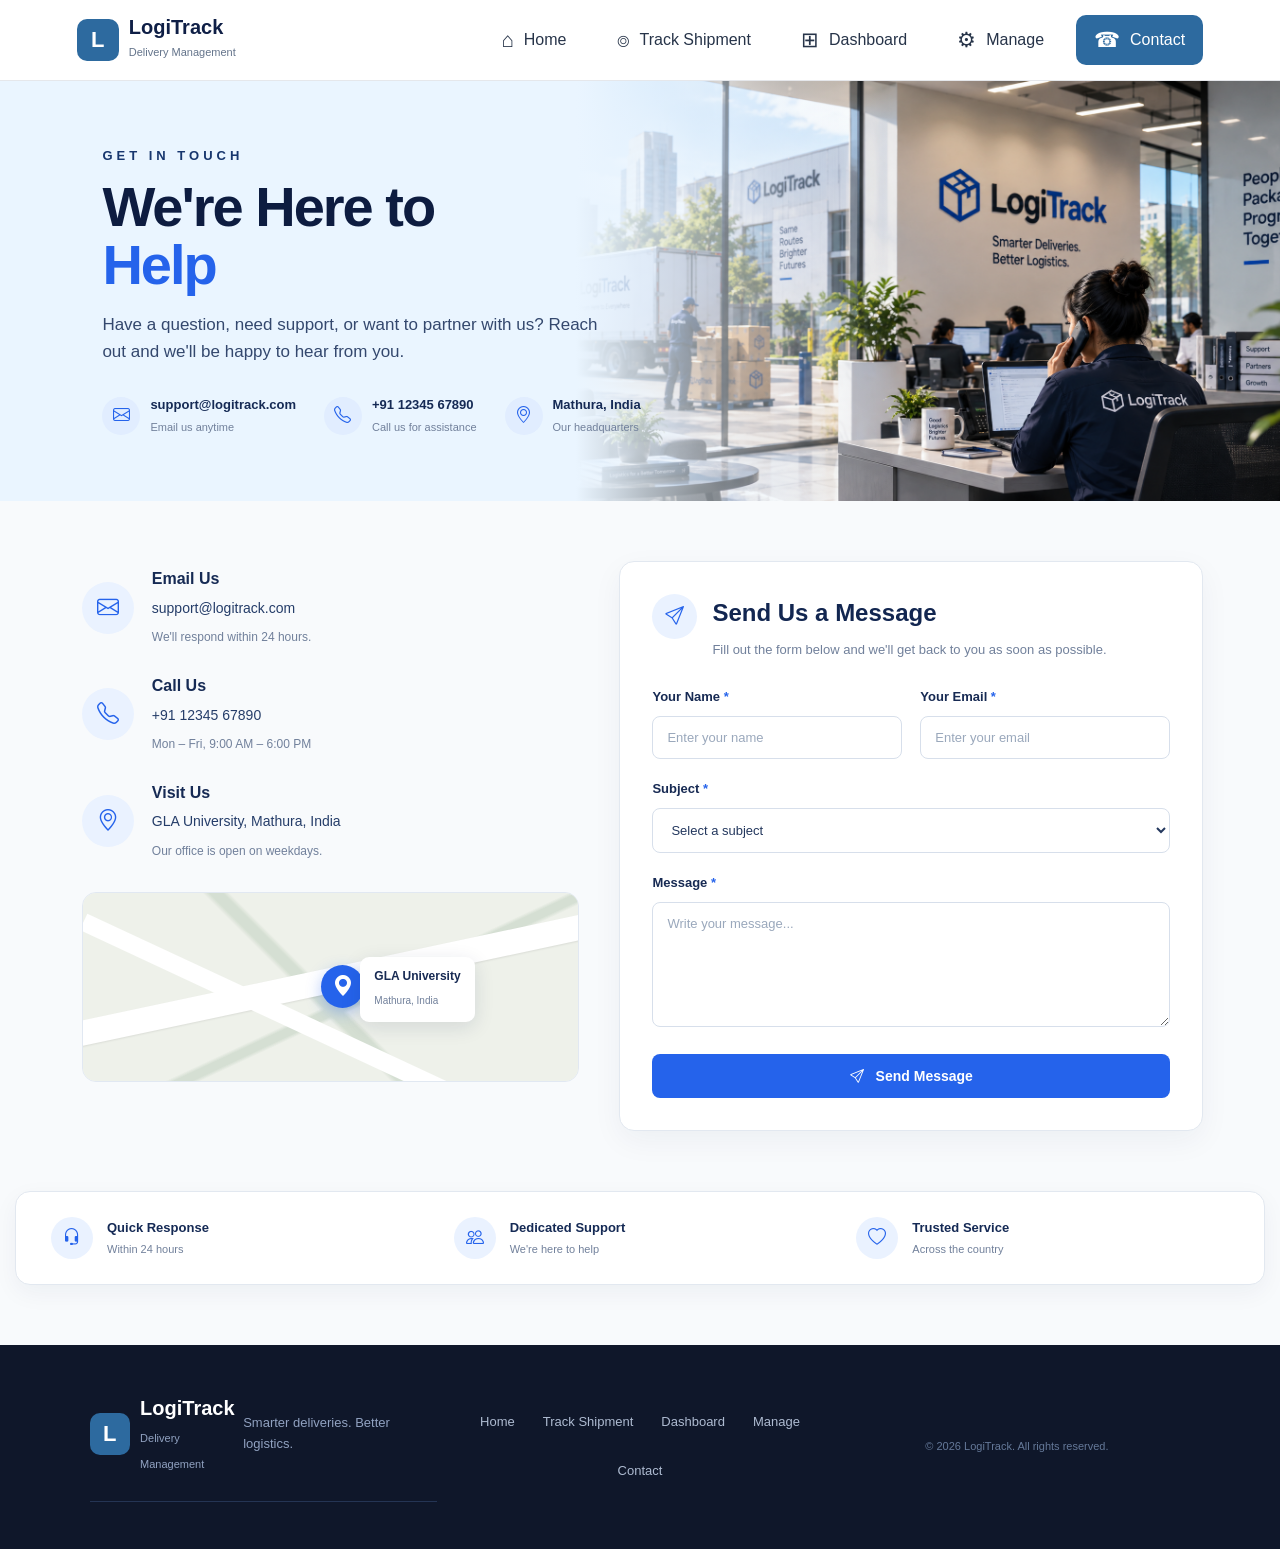
==== commit 21d4a054: "Finalize contact page design" ====
--- a/contact.html
+++ b/contact.html
@@ -1,16 +1,16 @@
 <!DOCTYPE html>
 <html lang="en">
+
 <head>
+
     <meta charset="UTF-8">
-    <meta name="viewport" content="width=device-width, initial-scale=1.0">
-
-    <title>Contact Us | Swift Logistics</title>
-
-    <!-- Bootstrap -->
-    <link
-        href="https://cdn.jsdelivr.net/npm/bootstrap@5.3.3/dist/css/bootstrap.min.css"
-        rel="stylesheet"
+
+    <meta
+        name="viewport"
+        content="width=device-width, initial-scale=1.0"
     >
+
+    <title>Contact Us | LogiTrack</title>
 
     <!-- Bootstrap Icons -->
     <link
@@ -18,498 +18,635 @@
         href="https://cdn.jsdelivr.net/npm/bootstrap-icons@1.11.3/font/bootstrap-icons.min.css"
     >
 
-    <!-- Contact CSS -->
+    <!-- Shared Website CSS -->
     <link rel="stylesheet" href="style.css">
-<link rel="stylesheet" href="css/contact.css">
+
+    <!-- Contact Page CSS -->
+    <link rel="stylesheet" href="css/contact.css">
+
 </head>
 
+
 <body>
+
+
     <!-- ================= NAVBAR ================= -->
 
-<header class="navbar">
-
-    <div class="logo">
-        <div class="logo-icon">L</div>
-
-        <div>
-            <h2>LogiTrack</h2>
-            <span>Delivery Management</span>
-        </div>
-    </div>
-
-    <nav class="nav-links">
-
-        <!-- Home -->
-        <a href="index.html">
-            <span class="nav-icon">⌂</span>
-            Home
-        </a>
-
-        <!-- Track Shipment -->
-        <a href="tracking.html">
-            <span class="nav-icon">⌾</span>
-            Track Shipment
-        </a>
-
-        <!-- Dashboard -->
-        <a href="dashboard.html">
-            <span class="nav-icon">⊞</span>
-            Dashboard
-        </a>
-
-        <!-- Manage -->
-        <a href="manage.html">
-            <span class="nav-icon">⚙</span>
-            Manage
-        </a>
-
-        <!-- Contact -->
-        <a href="contact.html" class="active">
-            <span class="nav-icon">☎</span>
-            Contact
-        </a>
-
-    </nav>
-
-</header>
-
-
-<div class="contact-page">
-
-    <!-- HERO -->
-    <section class="support-hero">
-
-        <div class="hero-content">
-
-            <span class="hero-label">
+    <header class="navbar">
+
+        <div class="logo">
+
+            <div class="logo-icon">
+                L
+            </div>
+
+            <div>
+                <h2>LogiTrack</h2>
+                <span>Delivery Management</span>
+            </div>
+
+        </div>
+
+
+        <nav class="nav-links">
+
+            <a href="index.html">
+                <span class="nav-icon">⌂</span>
+                Home
+            </a>
+
+            <a href="tracking.html">
+                <span class="nav-icon">⌾</span>
+                Track Shipment
+            </a>
+
+            <a href="dashboard.html">
+                <span class="nav-icon">⊞</span>
+                Dashboard
+            </a>
+
+            <a href="manage.html">
+                <span class="nav-icon">⚙</span>
+                Manage
+            </a>
+
+            <a
+                href="contact.html"
+                class="active"
+            >
+                <span class="nav-icon">☎</span>
+                Contact
+            </a>
+
+        </nav>
+
+    </header>
+
+
+
+    <!-- ================= HERO SECTION ================= -->
+
+    <section class="contact-hero">
+
+        <div class="contact-hero-content">
+
+            <span class="hero-small-title">
+                GET IN TOUCH
+            </span>
+
+
+            <h1>
+                We're Here to
+                <span>Help</span>
+            </h1>
+
+
+            <p>
+                Have a question, need support, or want to
+                partner with us? Reach out and we'll be happy
+                to hear from you.
+            </p>
+
+
+            <!-- Quick Contact -->
+
+            <div class="quick-contact">
+
+
+                <div class="quick-item">
+
+                    <div class="quick-icon">
+                        <i class="bi bi-envelope"></i>
+                    </div>
+
+                    <div>
+
+                        <strong>
+                            support@logitrack.com
+                        </strong>
+
+                        <small>
+                            Email us anytime
+                        </small>
+
+                    </div>
+
+                </div>
+
+
+
+                <div class="quick-item">
+
+                    <div class="quick-icon">
+                        <i class="bi bi-telephone"></i>
+                    </div>
+
+                    <div>
+
+                        <strong>
+                            +91 12345 67890
+                        </strong>
+
+                        <small>
+                            Call us for assistance
+                        </small>
+
+                    </div>
+
+                </div>
+
+
+
+                <div class="quick-item">
+
+                    <div class="quick-icon">
+                        <i class="bi bi-geo-alt"></i>
+                    </div>
+
+                    <div>
+
+                        <strong>
+                            Mathura, India
+                        </strong>
+
+                        <small>
+                            Our headquarters
+                        </small>
+
+                    </div>
+
+                </div>
+
+
+            </div>
+
+        </div>
+
+    </section>
+
+
+
+    <!-- ================= CONTACT SECTION ================= -->
+
+    <section class="contact-section">
+
+        <div class="contact-wrapper">
+
+
+            <!-- ========== LEFT SIDE ========== -->
+
+            <div class="contact-information">
+
+
+                <!-- EMAIL -->
+
+                <div class="info-card">
+
+                    <div class="info-icon">
+                        <i class="bi bi-envelope"></i>
+                    </div>
+
+                    <div>
+
+                        <h3>
+                            Email Us
+                        </h3>
+
+                        <p>
+                            support@logitrack.com
+                        </p>
+
+                        <span>
+                            We'll respond within 24 hours.
+                        </span>
+
+                    </div>
+
+                </div>
+
+
+
+                <!-- PHONE -->
+
+                <div class="info-card">
+
+                    <div class="info-icon">
+                        <i class="bi bi-telephone"></i>
+                    </div>
+
+                    <div>
+
+                        <h3>
+                            Call Us
+                        </h3>
+
+                        <p>
+                            +91 12345 67890
+                        </p>
+
+                        <span>
+                            Mon – Fri, 9:00 AM – 6:00 PM
+                        </span>
+
+                    </div>
+
+                </div>
+
+
+
+                <!-- ADDRESS -->
+
+                <div class="info-card">
+
+                    <div class="info-icon">
+                        <i class="bi bi-geo-alt"></i>
+                    </div>
+
+                    <div>
+
+                        <h3>
+                            Visit Us
+                        </h3>
+
+                        <p>
+                            GLA University, Mathura, India
+                        </p>
+
+                        <span>
+                            Our office is open on weekdays.
+                        </span>
+
+                    </div>
+
+                </div>
+
+
+
+                <!-- ========== MAP ========== -->
+
+                <div class="map-box">
+
+                    <div class="map-background">
+
+                        <div class="map-road road-one"></div>
+
+                        <div class="map-road road-two"></div>
+
+                        <div class="map-road road-three"></div>
+
+
+                        <div class="map-pin">
+
+                            <i class="bi bi-geo-alt-fill"></i>
+
+                        </div>
+
+
+                        <div class="map-label">
+
+                            <strong>
+                                GLA University
+                            </strong>
+
+                            <span>
+                                Mathura, India
+                            </span>
+
+                        </div>
+
+                    </div>
+
+                </div>
+
+            </div>
+
+
+
+            <!-- ========== RIGHT SIDE FORM ========== -->
+
+            <div class="contact-form-card">
+
+
+                <div class="form-heading">
+
+                    <div class="form-icon">
+
+                        <i class="bi bi-send"></i>
+
+                    </div>
+
+
+                    <div>
+
+                        <h2>
+                            Send Us a Message
+                        </h2>
+
+                        <p>
+                            Fill out the form below and we'll
+                            get back to you as soon as possible.
+                        </p>
+
+                    </div>
+
+                </div>
+
+
+
+                <form>
+
+
+                    <!-- NAME + EMAIL -->
+
+                    <div class="form-row">
+
+
+                        <div class="form-group">
+
+                            <label for="name">
+
+                                Your Name
+                                <span>*</span>
+
+                            </label>
+
+
+                            <input
+                                type="text"
+                                id="name"
+                                placeholder="Enter your name"
+                                required
+                            >
+
+                        </div>
+
+
+
+                        <div class="form-group">
+
+                            <label for="email">
+
+                                Your Email
+                                <span>*</span>
+
+                            </label>
+
+
+                            <input
+                                type="email"
+                                id="email"
+                                placeholder="Enter your email"
+                                required
+                            >
+
+                        </div>
+
+
+                    </div>
+
+
+
+                    <!-- SUBJECT -->
+
+                    <div class="form-group">
+
+                        <label for="subject">
+
+                            Subject
+                            <span>*</span>
+
+                        </label>
+
+
+                        <select
+                            id="subject"
+                            required
+                        >
+
+                            <option value="">
+                                Select a subject
+                            </option>
+
+                            <option>
+                                Shipment Support
+                            </option>
+
+                            <option>
+                                Delivery Issue
+                            </option>
+
+                            <option>
+                                Business Enquiry
+                            </option>
+
+                            <option>
+                                Technical Support
+                            </option>
+
+                            <option>
+                                Other
+                            </option>
+
+                        </select>
+
+                    </div>
+
+
+
+                    <!-- MESSAGE -->
+
+                    <div class="form-group">
+
+                        <label for="message">
+
+                            Message
+                            <span>*</span>
+
+                        </label>
+
+
+                        <textarea
+                            id="message"
+                            rows="6"
+                            placeholder="Write your message..."
+                            required
+                        ></textarea>
+
+                    </div>
+
+
+
+                    <!-- SUBMIT -->
+
+                    <button
+                        type="submit"
+                        class="send-button"
+                    >
+
+                        <i class="bi bi-send"></i>
+
+                        Send Message
+
+                    </button>
+
+
+                </form>
+
+            </div>
+
+        </div>
+
+    </section>
+
+
+
+    <!-- ================= SUPPORT STRIP ================= -->
+
+    <section class="support-strip">
+
+
+        <div class="support-item">
+
+            <div class="support-icon">
                 <i class="bi bi-headset"></i>
-                SWIFT SUPPORT
-            </span>
-
-            <h1>We're here to help.</h1>
+            </div>
+
+            <div>
+
+                <strong>
+                    Quick Response
+                </strong>
+
+                <span>
+                    Within 24 hours
+                </span>
+
+            </div>
+
+        </div>
+
+
+
+        <div class="support-item">
+
+            <div class="support-icon">
+                <i class="bi bi-people"></i>
+            </div>
+
+            <div>
+
+                <strong>
+                    Dedicated Support
+                </strong>
+
+                <span>
+                    We're here to help
+                </span>
+
+            </div>
+
+        </div>
+
+
+
+        <div class="support-item">
+
+            <div class="support-icon">
+                <i class="bi bi-heart"></i>
+            </div>
+
+            <div>
+
+                <strong>
+                    Trusted Service
+                </strong>
+
+                <span>
+                    Across the country
+                </span>
+
+            </div>
+
+        </div>
+
+
+    </section>
+
+
+
+    <!-- ================= FOOTER ================= -->
+
+    <footer class="contact-footer">
+
+
+        <div class="footer-brand">
+
+
+            <div class="footer-logo">
+
+                <div class="logo-icon">
+                    L
+                </div>
+
+
+                <div>
+
+                    <h2>
+                        LogiTrack
+                    </h2>
+
+                    <span>
+                        Delivery Management
+                    </span>
+
+                </div>
+
+            </div>
+
 
             <p>
-                Whether you need help tracking a shipment, resolving a delivery
-                issue, or simply have a question, our support team is ready to help.
+                Smarter deliveries. Better logistics.
             </p>
 
-            <div class="hero-buttons">
-                <a href="tracking.html" class="primary-btn">
-    <i class="bi bi-geo-alt"></i>
-    Track Shipment
-</a>
-
-                <a href="#contact-form" class="secondary-btn">
-    <i class="bi bi-chat-dots"></i>
-    Contact Support
-</a>
-            </div>
-
-        </div>
-
-        <div class="hero-visual">
-            <div class="route-line"></div>
-
-            <div class="location-point point-one">
-                <i class="bi bi-box-seam"></i>
-            </div>
-
-            <div class="location-point point-two">
-                <i class="bi bi-truck"></i>
-            </div>
-
-            <div class="location-point point-three">
-                <i class="bi bi-house-check"></i>
-            </div>
-
-        </div>
-
-    </section>
-
-
-    <!-- QUICK HELP -->
-    <section class="quick-help">
-
-        <div class="section-heading">
-            <span>QUICK HELP</span>
-            <h2>How can we help?</h2>
-        </div>
-
-        <div class="help-grid">
-
-            <div class="help-card">
-                <div class="help-icon blue-icon">
-                    <i class="bi bi-box-seam"></i>
-                </div>
-
-                <div>
-                    <h3>Track a Shipment</h3>
-                    <p>
-                        Check the current status and location of your package.
-                    </p>
-                </div>
-
-                <i class="bi bi-arrow-up-right card-arrow"></i>
-            </div>
-
-
-            <div class="help-card">
-                <div class="help-icon orange-icon">
-                    <i class="bi bi-exclamation-triangle"></i>
-                </div>
-
-                <div>
-                    <h3>Delivery Issue</h3>
-                    <p>
-                        Get help with delayed, damaged, or missing shipments.
-                    </p>
-                </div>
-
-                <i class="bi bi-arrow-up-right card-arrow"></i>
-            </div>
-
-
-            <div class="help-card">
-                <div class="help-icon green-icon">
-                    <i class="bi bi-person-check"></i>
-                </div>
-
-                <div>
-                    <h3>General Support</h3>
-                    <p>
-                        Have a question? Our support team is ready to assist.
-                    </p>
-                </div>
-
-                <i class="bi bi-arrow-up-right card-arrow"></i>
-            </div>
-
-        </div>
-
-    </section>
-
-
-    <!-- MAIN CONTENT -->
-    <section class="contact-main">
-
-        <!-- CONTACT FORM -->
-        <div class="message-box" id="contact-form"></div>
-
-            <div class="form-heading">
-                <span class="small-label">SEND US A MESSAGE</span>
-
-                <h2>How can we assist you?</h2>
-
-                <p>
-                    Tell us a little about your request and we'll get back to you
-                    as soon as possible.
-                </p>
-            </div>
-
-
-            <form>
-
-                <div class="name-row">
-
-                    <div>
-                        <label for="firstName">First Name</label>
-                        <input
-                            type="text"
-                            id="firstName"
-                            class="form-control"
-                            placeholder="Enter first name"
-                        >
-                    </div>
-
-                    <div>
-                        <label for="lastName">Last Name</label>
-                        <input
-                            type="text"
-                            id="lastName"
-                            class="form-control"
-                            placeholder="Enter last name"
-                        >
-                    </div>
-
-                </div>
-
-
-                <div class="form-row">
-
-                    <div>
-                        <label for="email">Email Address</label>
-                        <input
-                            type="email"
-                            id="email"
-                            class="form-control"
-                            placeholder="you@example.com"
-                        >
-                    </div>
-
-                    <div>
-                        <label for="phone">Phone Number</label>
-                        <input
-                            type="tel"
-                            id="phone"
-                            class="form-control"
-                            placeholder="+1 000 000 0000"
-                        >
-                    </div>
-
-                </div>
-
-
-                <div class="mb-3">
-
-                    <label for="subject">What do you need help with?</label>
-
-                    <select id="subject" class="form-select">
-
-                        <option selected disabled>
-                            Select a topic
-                        </option>
-
-                        <option>Shipment Tracking</option>
-                        <option>Delivery Issue</option>
-                        <option>General Inquiry</option>
-                        <option>Business Inquiry</option>
-                        <option>Account Support</option>
-
-                    </select>
-
-                </div>
-
-
-                <div class="mb-3">
-
-                    <label for="message">Message</label>
-
-                    <textarea
-                        id="message"
-                        class="form-control"
-                        placeholder="Tell us how we can help..."
-                    ></textarea>
-
-                </div>
-
-
-                <button type="submit" class="send-button">
-                    Send Message
-                    <i class="bi bi-arrow-right"></i>
-                </button>
-
-            </form>
-
-        </div>
-
-
-        <!-- RIGHT SIDE -->
-        <div class="right-content">
-
-            <!-- CONTACT INFO -->
-            <div class="support-panel">
-
-                <span class="small-label light-label">
-                    GET IN TOUCH
-                </span>
-
-                <h2>We're one message away.</h2>
-
-                <p>
-                    Need a quick answer? Reach out through any of the channels below.
-                </p>
-
-
-                <div class="contact-detail">
-
-                    <div class="detail-icon">
-                        <i class="bi bi-telephone"></i>
-                    </div>
-
-                    <div>
-                        <span>CALL US</span>
-                        <strong>1-800-SWIFT-00</strong>
-                        <small>Mon-Fri · 8am to 6pm</small>
-                    </div>
-
-                </div>
-
-
-                <div class="contact-detail">
-
-                    <div class="detail-icon">
-                        <i class="bi bi-envelope"></i>
-                    </div>
-
-                    <div>
-                        <span>EMAIL US</span>
-                        <strong>support@swiftlogistics.com</strong>
-                        <small>Response within 24 hours</small>
-                    </div>
-
-                </div>
-
-
-                <div class="contact-detail">
-
-                    <div class="detail-icon">
-                        <i class="bi bi-geo-alt"></i>
-                    </div>
-
-                    <div>
-                        <span>VISIT US</span>
-                        <strong>123 Logistics Blvd</strong>
-                        <small>New York, NY 10001</small>
-                    </div>
-
-                </div>
-
-            </div>
-
-
-            <!-- OFFICE HOURS -->
-            <div class="office-hours">
-
-                <div class="section-title">
-                    <i class="bi bi-clock"></i>
-                    <h3>Customer Service Hours</h3>
-                </div>
-
-                <div class="hours-row">
-                    <span>Monday - Friday</span>
-                    <strong>8:00 AM - 6:00 PM</strong>
-                </div>
-
-                <div class="hours-row">
-                    <span>Saturday</span>
-                    <strong>9:00 AM - 4:00 PM</strong>
-                </div>
-
-                <div class="hours-row">
-                    <span>Sunday</span>
-                    <strong>Closed</strong>
-                </div>
-
-                <div class="emergency">
-
-                    <i class="bi bi-lightning-charge-fill"></i>
-
-                    <div>
-                        <strong>Emergency Support</strong>
-                        <p>
-                            24/7 support for urgent shipment issues.
-                        </p>
-                    </div>
-
-                </div>
-
-            </div>
-
-        </div>
-
-    </section>
-
-
-    <!-- FAQ -->
-    <section class="faq-section">
-
-        <div class="section-heading">
-            <span>FAQ</span>
-            <h2>Common questions</h2>
-        </div>
-
-
-        <div class="faq-grid">
-
-            <div class="faq-item">
-                <div class="faq-number">01</div>
-
-                <div>
-                    <h3>How can I track my shipment?</h3>
-                    <p>
-                        Enter your tracking number on the tracking page to see
-                        your shipment's latest status.
-                    </p>
-                </div>
-
-                <i class="bi bi-arrow-up-right"></i>
-            </div>
-
-
-            <div class="faq-item">
-                <div class="faq-number">02</div>
-
-                <div>
-                    <h3>How long does delivery take?</h3>
-                    <p>
-                        Delivery time depends on your destination and selected
-                        shipping service.
-                    </p>
-                </div>
-
-                <i class="bi bi-arrow-up-right"></i>
-            </div>
-
-
-            <div class="faq-item">
-                <div class="faq-number">03</div>
-
-                <div>
-                    <h3>Do you offer international shipping?</h3>
-                    <p>
-                        Yes. Swift Logistics provides shipping solutions for
-                        domestic and international deliveries.
-                    </p>
-                </div>
-
-                <i class="bi bi-arrow-up-right"></i>
-            </div>
-
-
-            <div class="faq-item">
-                <div class="faq-number">04</div>
-
-                <div>
-                    <h3>What if my package is damaged?</h3>
-                    <p>
-                        Contact our support team with your shipment details
-                        and we'll help you with the next steps.
-                    </p>
-                </div>
-
-                <i class="bi bi-arrow-up-right"></i>
-            </div>
-
-        </div>
-
-    </section>
-
-
-    <!-- BOTTOM CTA -->
-    <section class="bottom-cta">
-
-        <div>
-            <span>NEED IMMEDIATE ASSISTANCE?</span>
-            <h2>Let's get your shipment back on track.</h2>
-        </div>
-
-        <div class="cta-buttons">
-
-            <button class="cta-primary">
-                <i class="bi bi-telephone"></i>
-                Emergency Line
-            </button>
-
-            <button class="cta-secondary">
-                <i class="bi bi-chat-dots"></i>
-                Live Chat
-            </button>
-
-        </div>
-
-    </section>
-
-</div>
+
+        </div>
+
+
+
+        <div class="footer-links">
+
+            <a href="index.html">
+                Home
+            </a>
+
+            <a href="tracking.html">
+                Track Shipment
+            </a>
+
+            <a href="dashboard.html">
+                Dashboard
+            </a>
+
+            <a href="manage.html">
+                Manage
+            </a>
+
+            <a href="contact.html">
+                Contact
+            </a>
+
+        </div>
+
+
+
+        <p class="copyright">
+            © 2026 LogiTrack. All rights reserved.
+        </p>
+
+
+    </footer>
+
 
 </body>
+
 </html>
--- a/style.css
+++ b/style.css
@@ -1,969 +1,821 @@
-/* =========================
-   RESET
-========================= */
-
-* {
-    margin: 0;
-    padding: 0;
-    box-sizing: border-box;
-}
-
-html {
-    scroll-behavior: smooth;
-}
-
-body {
-    font-family: Arial, Helvetica, sans-serif;
-    background: #f8fafc;
-    color: #172033;
-    line-height: 1.6;
-}
-
-a {
-    text-decoration: none;
-    color: inherit;
-}
-
-
-/* =========================
-   NAVBAR
-========================= */
-
-.navbar {
-    width: 100%;
-    min-height: 75px;
-
-    display: flex;
-    align-items: center;
-    justify-content: space-between;
-
-    padding: 15px 6%;
-
-    background: #ffffff;
-
-    border-bottom: 1px solid #e5e7eb;
-
-    position: sticky;
-    top: 0;
-
-    z-index: 1000;
-}
-
-
-/* =========================
-   LOGO
-========================= */
-
-.logo {
-    display: flex;
-    align-items: center;
-    gap: 10px;
-}
-
-.logo-icon {
-    width: 42px;
-    height: 42px;
-
-    display: flex;
-    align-items: center;
-    justify-content: center;
-
-    background: #2563eb;
-    color: #ffffff;
-
-    border-radius: 10px;
-
-    font-size: 22px;
-    font-weight: bold;
-}
-
-.logo h2 {
-    font-size: 20px;
-    line-height: 1.1;
-}
-
-.logo span {
-    font-size: 11px;
-    color: #64748b;
-}
-
-
-/* =========================
-   NAVIGATION LINKS
-========================= */
-
-.nav-links {
-    display: flex;
-    align-items: center;
-    gap: 14px;
-}
-
-.nav-links a {
-    display: flex;
-    align-items: center;
-    gap: 10px;
-
-    padding: 12px 18px;
-
-    color: #273449;
-
-    font-size: 16px;
-    font-weight: 400;
-
-    border-radius: 10px;
-
-    transition: all 0.2s ease;
-}
-
-
-/* Navigation icons */
-
-.nav-icon {
-    font-size: 21px;
-    line-height: 1;
-}
-
-
-/* Hover */
-
-.nav-links a:hover {
-    background: #f1f5f9;
-}
-
-
-/* Active Home */
-
-.nav-links a.active {
-    background: #2864e8;
-    color: #ffffff;
-}
-
-
-/* =========================
-   HERO SECTION
-========================= */
-
-.hero {
-    min-height: 620px;
-
-    padding: 80px 7%;
-
-    display: flex;
-    align-items: center;
-    justify-content: space-between;
-
-    gap: 60px;
-
-    background: linear-gradient(
-        135deg,
-        #eff6ff,
-        #ffffff
-    );
-}
-
-.hero-content {
-    max-width: 600px;
-}
-
-
-/* Hero badge */
-
-.hero-badge {
-    display: inline-block;
-
-    padding: 8px 14px;
-
-    background: #dbeafe;
-    color: #2563eb;
-
-    border-radius: 30px;
-
-    font-size: 13px;
-    font-weight: 600;
-
-    margin-bottom: 20px;
-}
-
-
-/* Hero heading */
-
-.hero h1 {
-    font-size: clamp(42px, 6vw, 70px);
-
-    line-height: 1.05;
-
-    letter-spacing: -2px;
-
-    margin-bottom: 25px;
-}
-
-.hero h1 span {
-    color: #2563eb;
-}
-
-
-/* Hero paragraph */
-
-.hero p {
-    max-width: 550px;
-
-    color: #64748b;
-
-    font-size: 17px;
-
-    margin-bottom: 30px;
-}
-
-
-/* =========================
-   HERO BUTTONS
-========================= */
-
-.hero-buttons {
-    display: flex;
-    gap: 15px;
-
-    flex-wrap: wrap;
-}
-
-.primary-btn,
-.secondary-btn {
-    padding: 14px 22px;
-
-    border-radius: 8px;
-
-    font-weight: 600;
-
-    transition: all 0.3s ease;
-}
-
-
-/* Primary button */
-
-.primary-btn {
-    background: #2563eb;
-    color: #ffffff;
-}
-
-.primary-btn:hover {
-    background: #1d4ed8;
-
-    transform: translateY(-2px);
-}
-
-
-/* Secondary button */
-
-.secondary-btn {
-    background: #ffffff;
-
-    border: 1px solid #dbe2ea;
-}
-
-.secondary-btn:hover {
-    border-color: #2563eb;
-
-    color: #2563eb;
-}
-
-
-/* =========================
-   DASHBOARD CARD
-========================= */
-
-.dashboard-card {
-    width: 400px;
-
-    background: #ffffff;
-
-    border-radius: 18px;
-
-    padding: 25px;
-
-    box-shadow:
-        0 25px 60px rgba(15, 23, 42, 0.12);
-
-    border: 1px solid #e5e7eb;
-}
-
-
-/* Dashboard card header */
-
-.card-header {
-    display: flex;
-
-    justify-content: space-between;
-
-    align-items: center;
-
-    padding-bottom: 20px;
-
-    border-bottom: 1px solid #e5e7eb;
-
-    margin-bottom: 10px;
-}
-
-.card-header span {
-    color: #64748b;
-
-    font-size: 13px;
-}
-
-.card-header h3 {
-    font-size: 19px;
-}
-
-
-/* Status dot */
-
-.status-dot {
-    width: 10px;
-    height: 10px;
-
-    background: #22c55e;
-
-    border-radius: 50%;
-}
-
-
-/* =========================
-   DELIVERY STATISTICS
-========================= */
-
-.delivery-stat {
-    display: flex;
-
-    align-items: center;
-
-    gap: 15px;
-
-    padding: 18px 0;
-
-    border-bottom: 1px solid #f1f5f9;
-}
-
-
-/* Stat icons */
-
-.stat-icon {
-    width: 45px;
-    height: 45px;
-
-    display: flex;
-
-    align-items: center;
-    justify-content: center;
-
-    border-radius: 10px;
-
-    font-size: 19px;
-}
-
-
-/* Different icon backgrounds */
-
-.stat-icon.blue {
-    background: #dbeafe;
-}
-
-.stat-icon.green {
-    background: #dcfce7;
-}
-
-.stat-icon.orange {
-    background: #ffedd5;
-}
-
-.stat-icon.red {
-    background: #fee2e2;
-}
-
-
-/* Stat text */
-
-.delivery-stat span {
-    display: block;
-
-    color: #64748b;
-
-    font-size: 12px;
-}
-
-.delivery-stat strong {
-    font-size: 20px;
-}
-
-
-/* =========================
-   STATS SECTION
-========================= */
-
-.stats-section {
-    width: 86%;
-
-    margin: -35px auto 0;
-
-    position: relative;
-
-    background: #ffffff;
-
-    border-radius: 15px;
-
-    box-shadow:
-        0 10px 40px rgba(15, 23, 42, 0.08);
-
-    display: grid;
-
-    grid-template-columns:
-        repeat(4, 1fr);
-
-    padding: 30px;
-}
-
-
-/* Individual stat */
-
-.stat-box {
-    text-align: center;
-
-    border-right: 1px solid #e5e7eb;
-}
-
-.stat-box:last-child {
-    border-right: none;
-}
-
-.stat-box h2 {
-    color: #2563eb;
-
-    font-size: 30px;
-}
-
-.stat-box p {
-    color: #64748b;
-
-    font-size: 13px;
-}
-
-
-/* =========================
-   FEATURES SECTION
-========================= */
-
-.features {
-    padding: 100px 7%;
-}
-
-
-/* Section heading */
-
-.section-heading {
-    text-align: center;
-
-    max-width: 650px;
-
-    margin: 0 auto 50px;
-}
-
-.section-heading span {
-    color: #2563eb;
-
-    font-size: 12px;
-
-    font-weight: 700;
-
-    letter-spacing: 2px;
-}
-
-.section-heading h2 {
-    font-size: 38px;
-
-    line-height: 1.2;
-
-    margin: 10px 0 15px;
-}
-
-.section-heading p {
-    color: #64748b;
-}
-
-
-/* =========================
-   FEATURE GRID
-========================= */
-
-.feature-grid {
-    display: grid;
-
-    grid-template-columns:
-        repeat(4, 1fr);
-
-    gap: 22px;
-}
-
-
-/* Feature card */
-
-.feature-card {
-    background: #ffffff;
-
-    padding: 28px;
-
-    border-radius: 15px;
-
-    border: 1px solid #e5e7eb;
-
-    transition: all 0.3s ease;
-}
-
-.feature-card:hover {
-    transform: translateY(-7px);
-
-    box-shadow:
-        0 15px 35px rgba(15, 23, 42, 0.1);
-
-    border-color: #bfdbfe;
-}
-
-
-/* Feature icon */
-
-.feature-icon {
-    width: 50px;
-    height: 50px;
-
-    display: flex;
-
-    align-items: center;
-    justify-content: center;
-
-    background: #eff6ff;
-
-    border-radius: 12px;
-
-    font-size: 23px;
-
-    margin-bottom: 20px;
-}
-
-
-/* Feature title */
-
-.feature-card h3 {
-    margin-bottom: 10px;
-}
-
-
-/* Feature description */
-
-.feature-card p {
-    color: #64748b;
-
-    font-size: 14px;
-
-    margin-bottom: 20px;
-}
-
-
-/* Feature link */
-
-.feature-link {
-    color: #2563eb;
-
-    font-size: 13px;
-
-    font-weight: 600;
-}
-
-
-/* =========================
-   CTA SECTION
-========================= */
-
-.cta {
-    width: 86%;
-
-    margin: 20px auto 80px;
-
-    padding: 50px;
-
-    border-radius: 20px;
-
-    background: #1e40af;
-
-    color: #ffffff;
-
-    display: flex;
-
-    align-items: center;
-
-    justify-content: space-between;
-
-    gap: 30px;
-}
-
-.cta h2 {
-    font-size: 30px;
-
-    margin-bottom: 5px;
-}
-
-.cta p {
-    color: #dbeafe;
-}
-
-
-/* CTA button */
-
-.cta-btn {
-    background: #ffffff;
-
-    color: #1e40af;
-
-    padding: 13px 22px;
-
-    border-radius: 8px;
-
-    font-weight: 600;
-
-    white-space: nowrap;
-
-    transition: all 0.3s ease;
-}
-
-.cta-btn:hover {
-    transform: translateY(-2px);
-}
-
-
-/* =========================
-   FOOTER
-========================= */
-
-footer {
-    background: #0f172a;
-
-    color: #ffffff;
-
-    padding: 45px 7%;
-
-    display: grid;
-
-    grid-template-columns:
-        1fr 1fr 1fr;
-
-    align-items: center;
-
-    gap: 30px;
-}
-
-
-/* Footer logo */
-
-.footer-logo h2 {
-    margin-bottom: 5px;
-}
-
-.footer-logo p {
-    color: #94a3b8;
-
-    font-size: 13px;
-}
-
-
-/* Footer links */
-
-.footer-links {
-    display: flex;
-
-    gap: 20px;
-
-    justify-content: center;
-
-    flex-wrap: wrap;
-}
-
-.footer-links a {
-    color: #cbd5e1;
-
-    font-size: 13px;
-
-    transition: 0.2s;
-}
-
-.footer-links a:hover {
-    color: #ffffff;
-}
-
-
-/* Copyright */
-
-.copyright {
-    text-align: right;
-
-    color: #94a3b8;
-
-    font-size: 12px;
-}
-
-
-/* ==================================================
-   RESPONSIVE DESIGN
-================================================== */
-
-
-/* =========================
-   TABLET
-========================= */
-
-@media (max-width: 1000px) {
-
-    /* Navbar */
-
-    .navbar {
-        padding: 15px 4%;
-    }
-
-    .nav-links {
-        gap: 5px;
-    }
-
-    .nav-links a {
-        padding: 11px 13px;
-
-        font-size: 15px;
-    }
-
-    .nav-icon {
-        font-size: 19px;
-    }
-
-
-    /* Hero */
-
-    .hero {
-        padding: 60px 5%;
-    }
-
-    .hero h1 {
-        font-size: 50px;
-    }
-
-    .dashboard-card {
-        width: 350px;
-    }
-
-
-    /* Features */
-
-    .feature-grid {
-        grid-template-columns:
-            repeat(2, 1fr);
-    }
-}
-
-
-/* =========================
-   MOBILE / TABLET
-========================= */
-
-@media (max-width: 768px) {
-
-    /* Navbar */
-
-    .navbar {
-        flex-wrap: wrap;
-
-        gap: 12px;
-
-        padding: 12px 5%;
-    }
-
-    .nav-links {
-        order: 3;
-
-        width: 100%;
-
-        justify-content: center;
-
-        overflow-x: auto;
-
-        padding-bottom: 4px;
-    }
-
-    .nav-links a {
-        white-space: nowrap;
-
-        padding: 10px 14px;
-
-        font-size: 14px;
-    }
-
-    .nav-icon {
-        font-size: 18px;
-    }
-
-
-    /* Hero */
-
-    .hero {
-        flex-direction: column;
-
-        text-align: center;
-
-        padding: 55px 5%;
-    }
-
-    .hero-content {
-        max-width: 100%;
-    }
-
-    .hero p {
-        margin-left: auto;
-
-        margin-right: auto;
-    }
-
-    .hero-buttons {
-        justify-content: center;
-    }
-
-    .dashboard-card {
-        width: 100%;
-
-        max-width: 430px;
-    }
-
-
-    /* Stats */
-
-    .stats-section {
-        grid-template-columns:
-            repeat(2, 1fr);
-
-        gap: 20px;
-
-        margin-top: -20px;
-    }
-
-    .stat-box {
-        border-right: none;
-
-        border-bottom: 1px solid #e5e7eb;
-
-        padding-bottom: 15px;
-    }
-
-
-    /* Features */
-
-    .features {
-        padding: 70px 5%;
-    }
-
-    .section-heading h2 {
-        font-size: 30px;
-    }
-
-    .feature-grid {
-        grid-template-columns: 1fr;
-    }
-
-
-    /* CTA */
-
-    .cta {
-        flex-direction: column;
-
-        text-align: center;
-
-        padding: 40px 25px;
-    }
-
-
-    /* Footer */
-
-    footer {
-        grid-template-columns: 1fr;
-
-        text-align: center;
-    }
-
-    .copyright {
-        text-align: center;
-    }
-}
-
-
-/* =========================
-   SMALL MOBILE
-========================= */
-
-@media (max-width: 480px) {
-
-    /* Logo */
-
-    .logo h2 {
-        font-size: 17px;
-    }
-
-    .logo span {
-        font-size: 9px;
-    }
-
-
-    /* Navbar */
-
-    .nav-links {
-        justify-content: flex-start;
-
-        gap: 3px;
-    }
-
-    .nav-links a {
-        padding: 9px 11px;
-
-        font-size: 13px;
-
-        gap: 6px;
-    }
-
-    .nav-icon {
-        font-size: 16px;
-    }
-
-
-    /* Hero */
-
-    .hero h1 {
-        font-size: 40px;
-    }
-
-    .hero p {
-        font-size: 15px;
-    }
-
-
-    /* Stats */
-
-    .stats-section {
-        width: 90%;
-
-        padding: 20px;
-    }
-
-    .stat-box h2 {
-        font-size: 23px;
-    }
-
-
-    /* CTA */
-
-    .cta {
-        width: 90%;
-    }
-
-    .cta h2 {
-        font-size: 25px;
-    }
-}+
+* {
+    margin: 0;
+    padding: 0;
+    box-sizing: border-box;
+}
+
+html {
+    scroll-behavior: smooth;
+}
+
+body {
+    font-family: "Segoe UI", Arial, Helvetica, sans-serif;
+    background: #f8fafc;
+    color: #172033;
+    line-height: 1.6;
+}
+
+a {
+    text-decoration: none;
+    color: inherit;
+}
+
+
+
+.navbar {
+    width: 100%;
+    min-height: 75px;
+
+    display: flex;
+    align-items: center;
+    justify-content: space-between;
+    flex-wrap: nowrap;
+
+    padding: 15px 6%;
+
+    background: #ffffff;
+
+    border-bottom: 1px solid #e5e7eb;
+
+    position: sticky;
+    top: 0;
+
+    z-index: 1000;
+}
+
+/* On Bootstrap pages, Reboot underlines/recolours anchors - this keeps them consistent */
+.navbar a {
+    text-decoration: none;
+    color: inherit;
+}
+
+
+/* LOGO */
+
+.logo {
+    display: flex;
+    align-items: center;
+    gap: 10px;
+}
+
+.logo-icon {
+    width: 42px;
+    height: 42px;
+
+    display: flex;
+    align-items: center;
+    justify-content: center;
+
+    background: #2d6a9f;
+    color: #ffffff;
+
+    border-radius: 10px;
+
+    font-size: 22px;
+    font-weight: bold;
+}
+
+.logo h2 {
+    font-size: 20px;
+    line-height: 1.1;
+    margin: 0;
+}
+
+.logo span {
+    font-size: 11px;
+    color: #64748b;
+}
+
+
+/* NAVIGATION LINKS */
+
+.nav-links {
+    display: flex;
+    align-items: center;
+    gap: 14px;
+}
+
+.nav-links a {
+    display: flex;
+    align-items: center;
+    gap: 10px;
+
+    padding: 12px 18px;
+
+    color: #273449;
+
+    font-size: 16px;
+    font-weight: 400;
+
+    border-radius: 10px;
+
+    transition: all 0.2s ease;
+}
+
+.nav-icon {
+    font-size: 21px;
+    line-height: 1;
+}
+
+.nav-links a:hover {
+    background: #f1f5f9;
+}
+
+.nav-links a.active {
+    background: #2d6a9f;
+    color: #ffffff;
+}
+
+.nav-links a:focus-visible {
+    outline: 2px solid #2d6a9f;
+    outline-offset: 2px;
+}
+
+
+.hero {
+    min-height: 620px;
+
+    padding: 80px 7%;
+
+    display: flex;
+    align-items: center;
+    justify-content: space-between;
+
+    gap: 60px;
+
+    background: linear-gradient(135deg, #eff6ff, #ffffff);
+}
+
+.hero-content {
+    max-width: 600px;
+}
+
+.hero-badge {
+    display: inline-block;
+
+    padding: 8px 14px;
+
+    background: #dbeafe;
+    color: #2d6a9f;
+
+    border-radius: 30px;
+
+    font-size: 13px;
+    font-weight: 600;
+
+    margin-bottom: 20px;
+}
+
+.hero h1 {
+    font-size: clamp(42px, 6vw, 70px);
+    line-height: 1.05;
+    letter-spacing: -2px;
+    margin-bottom: 25px;
+}
+
+.hero h1 span {
+    color: #2d6a9f;
+}
+
+.hero p {
+    max-width: 550px;
+    color: #64748b;
+    font-size: 17px;
+    margin-bottom: 30px;
+}
+
+.hero-buttons {
+    display: flex;
+    gap: 15px;
+    flex-wrap: wrap;
+}
+
+.primary-btn,
+.secondary-btn {
+    padding: 14px 22px;
+    border-radius: 8px;
+    font-weight: 600;
+    transition: all 0.3s ease;
+}
+
+.primary-btn {
+    background: #2d6a9f;
+    color: #ffffff;
+}
+
+.primary-btn:hover {
+    background: #24557f;
+    transform: translateY(-2px);
+}
+
+.secondary-btn {
+    background: #ffffff;
+    border: 1px solid #dbe2ea;
+}
+
+.secondary-btn:hover {
+    border-color: #2d6a9f;
+    color: #2d6a9f;
+}
+
+
+/* DASHBOARD CARD (hero widget) */
+
+.dashboard-card {
+    width: 400px;
+    background: #ffffff;
+    border-radius: 18px;
+    padding: 25px;
+    box-shadow: 0 25px 60px rgba(15, 23, 42, 0.12);
+    border: 1px solid #e5e7eb;
+}
+
+.card-header {
+    display: flex;
+    justify-content: space-between;
+    align-items: center;
+    padding-bottom: 20px;
+    border-bottom: 1px solid #e5e7eb;
+    margin-bottom: 10px;
+}
+
+.card-header span {
+    color: #64748b;
+    font-size: 13px;
+}
+
+.card-header h3 {
+    font-size: 19px;
+}
+
+.status-dot {
+    width: 10px;
+    height: 10px;
+    background: #22c55e;
+    border-radius: 50%;
+}
+
+.delivery-stat {
+    display: flex;
+    align-items: center;
+    gap: 15px;
+    padding: 18px 0;
+    border-bottom: 1px solid #f1f5f9;
+}
+
+.stat-icon {
+    width: 45px;
+    height: 45px;
+    display: flex;
+    align-items: center;
+    justify-content: center;
+    border-radius: 10px;
+    font-size: 19px;
+}
+
+.stat-icon.blue { background: #dbeafe; }
+.stat-icon.green { background: #dcfce7; }
+.stat-icon.orange { background: #ffedd5; }
+.stat-icon.red { background: #fee2e2; }
+
+.delivery-stat span {
+    display: block;
+    color: #64748b;
+    font-size: 12px;
+}
+
+.delivery-stat strong {
+    font-size: 20px;
+}
+
+
+/* STATS SECTION */
+
+.stats-section {
+    width: 86%;
+    margin: -35px auto 0;
+    position: relative;
+    background: #ffffff;
+    border-radius: 15px;
+    box-shadow: 0 10px 40px rgba(15, 23, 42, 0.08);
+    display: grid;
+    grid-template-columns: repeat(4, 1fr);
+    padding: 30px;
+}
+
+.stat-box {
+    text-align: center;
+    border-right: 1px solid #e5e7eb;
+}
+
+.stat-box:last-child {
+    border-right: none;
+}
+
+.stat-box h2 {
+    color: #2d6a9f;
+    font-size: 30px;
+}
+
+.stat-box p {
+    color: #64748b;
+    font-size: 13px;
+}
+
+
+.features {
+    padding: 100px 7%;
+}
+
+.section-heading {
+    text-align: center;
+    max-width: 650px;
+    margin: 0 auto 50px;
+}
+
+.section-heading span {
+    color: #2d6a9f;
+    font-size: 12px;
+    font-weight: 700;
+    letter-spacing: 2px;
+}
+
+.section-heading h2 {
+    font-size: 38px;
+    line-height: 1.2;
+    margin: 10px 0 15px;
+}
+
+.section-heading p {
+    color: #64748b;
+}
+
+.feature-grid {
+    display: grid;
+    grid-template-columns: repeat(4, 1fr);
+    gap: 22px;
+}
+
+.feature-card {
+    background: #ffffff;
+    padding: 28px;
+    border-radius: 15px;
+    border: 1px solid #e5e7eb;
+    transition: all 0.3s ease;
+}
+
+.feature-card:hover {
+    transform: translateY(-7px);
+    box-shadow: 0 15px 35px rgba(15, 23, 42, 0.1);
+    border-color: #bfdbfe;
+}
+
+.feature-icon {
+    width: 50px;
+    height: 50px;
+    display: flex;
+    align-items: center;
+    justify-content: center;
+    background: #eff6ff;
+    border-radius: 12px;
+    font-size: 23px;
+    margin-bottom: 20px;
+}
+
+.feature-card h3 {
+    margin-bottom: 10px;
+}
+
+.feature-card p {
+    color: #64748b;
+    font-size: 14px;
+    margin-bottom: 20px;
+}
+
+.feature-link {
+    color: #2d6a9f;
+    font-size: 13px;
+    font-weight: 600;
+}
+
+
+.cta {
+    width: 86%;
+    margin: 20px auto 80px;
+    padding: 50px;
+    border-radius: 20px;
+    background: #1e4a72;
+    color: #ffffff;
+    display: flex;
+    align-items: center;
+    justify-content: space-between;
+    gap: 30px;
+}
+
+.cta h2 {
+    font-size: 30px;
+    margin-bottom: 5px;
+}
+
+.cta p {
+    color: #dbeafe;
+}
+
+.cta-btn {
+    background: #ffffff;
+    color: #1e4a72;
+    padding: 13px 22px;
+    border-radius: 8px;
+    font-weight: 600;
+    white-space: nowrap;
+    transition: all 0.3s ease;
+}
+
+.cta-btn:hover {
+    transform: translateY(-2px);
+}
+
+footer:not(.site-footer) {
+    background: #0f172a;
+    color: #ffffff;
+    padding: 45px 7%;
+    display: grid;
+    grid-template-columns: 1fr 1fr 1fr;
+    align-items: center;
+    gap: 30px;
+}
+
+.footer-logo h2 {
+    margin-bottom: 5px;
+}
+
+.footer-logo p {
+    color: #94a3b8;
+    font-size: 13px;
+}
+
+.footer-links {
+    display: flex;
+    gap: 20px;
+    justify-content: center;
+    flex-wrap: wrap;
+}
+
+.footer-links a {
+    color: #cbd5e1;
+    font-size: 13px;
+    transition: 0.2s;
+}
+
+.footer-links a:hover {
+    color: #ffffff;
+}
+
+.copyright {
+    text-align: right;
+    color: #94a3b8;
+    font-size: 12px;
+}
+
+
+.track-section {
+    background-color: #ffffff;
+    padding: 40px 15px 30px 15px;
+    border-bottom: 1px solid #e3e3e3;
+}
+
+.track-section h2 {
+    color: #2d6a9f;
+    margin-bottom: 8px;
+}
+
+.tracking-form {
+    margin-top: 20px;
+}
+
+.btn-primary {
+    background-color: #2d6a9f;
+    border-color: #2d6a9f;
+}
+
+.btn-primary:hover {
+    background-color: #24557f;
+    border-color: #24557f;
+}
+
+.btn-outline-primary {
+    color: #2d6a9f;
+    border-color: #2d6a9f;
+}
+
+.btn-outline-primary:hover {
+    background-color: #2d6a9f;
+    border-color: #2d6a9f;
+}
+
+.card {
+    border: 1px solid #e3e3e3;
+    border-radius: 6px;
+    box-shadow: 0 1px 3px rgba(0, 0, 0, 0.05);
+}
+
+.shipment-card {
+    border-left: 4px solid #2d6a9f;
+}
+
+.status-badge {
+    background-color: #e8a33d;
+    color: #ffffff;
+    font-weight: 500;
+    padding: 6px 12px;
+    border-radius: 4px;
+}
+
+.tracking-timeline {
+    display: flex;
+    flex-wrap: wrap;
+    justify-content: space-between;
+    gap: 15px;
+}
+
+.timeline-step {
+    display: flex;
+    flex-direction: column;
+    align-items: center;
+    text-align: center;
+    flex: 1;
+    min-width: 100px;
+}
+
+.step-icon {
+    width: 40px;
+    height: 40px;
+    border-radius: 50%;
+    display: flex;
+    align-items: center;
+    justify-content: center;
+    font-size: 1.1rem;
+    margin-bottom: 8px;
+    border: 2px solid #cccccc;
+    color: #999999;
+    background-color: #f1f1f1;
+}
+
+.timeline-step.completed .step-icon {
+    background-color: #2d6a9f;
+    border-color: #2d6a9f;
+    color: #ffffff;
+}
+
+.timeline-step.current .step-icon {
+    background-color: #ffffff;
+    border-color: #e8a33d;
+    color: #e8a33d;
+}
+
+.timeline-step.pending .step-icon {
+    background-color: #f1f1f1;
+    border-color: #dddddd;
+    color: #aaaaaa;
+}
+
+.step-title {
+    font-size: 0.9rem;
+    font-weight: 600;
+    margin-bottom: 2px;
+}
+
+.timeline-step.pending .step-title {
+    color: #999999;
+}
+
+.step-date {
+    font-size: 0.8rem;
+    color: #777777;
+    margin-bottom: 0;
+}
+
+.track-image-wrapper {
+    margin-top: 20px;
+}
+
+.track-image {
+    max-height: 260px;
+    width: 100%;
+    object-fit: cover;
+    border-radius: 8px;
+}
+
+@media (min-width: 768px) {
+    .track-image-wrapper {
+        margin-top: 0;
+    }
+}
+
+.help-image {
+    max-width: 70px;
+    height: auto;
+    border-radius: 6px;
+}
+
+.shipment-details p.fw-semibold {
+    margin-bottom: 0;
+}
+
+.help-section {
+    background-color: #eef4f9;
+    border: 1px solid #d9e6f0;
+}
+
+.site-footer {
+    background-color: #ffffff;
+    border-top: 1px solid #e3e3e3;
+    padding: 30px 0 15px 0;
+}
+
+.site-footer a {
+    color: #555555;
+    text-decoration: none;
+}
+
+.site-footer a:hover {
+    color: #2d6a9f;
+    text-decoration: underline;
+}
+
+@media (max-width: 1000px) {
+
+    .navbar {
+        padding: 15px 4%;
+    }
+
+    .nav-links {
+        gap: 5px;
+    }
+
+    .nav-links a {
+        padding: 11px 13px;
+        font-size: 15px;
+    }
+
+    .nav-icon {
+        font-size: 19px;
+    }
+
+    .hero {
+        padding: 60px 5%;
+    }
+
+    .hero h1 {
+        font-size: 50px;
+    }
+
+    .dashboard-card {
+        width: 350px;
+    }
+
+    .feature-grid {
+        grid-template-columns: repeat(2, 1fr);
+    }
+}
+
+@media (max-width: 768px) {
+
+    .navbar {
+        flex-wrap: wrap;
+        gap: 12px;
+        padding: 12px 5%;
+    }
+
+    .nav-links {
+        order: 3;
+        width: 100%;
+        justify-content: flex-start;
+        overflow-x: auto;
+        padding-bottom: 4px;
+    }
+
+    .nav-links a {
+        white-space: nowrap;
+        padding: 10px 14px;
+        font-size: 14px;
+    }
+
+    .nav-icon {
+        font-size: 18px;
+    }
+
+    .hero {
+        flex-direction: column;
+        text-align: center;
+        padding: 55px 5%;
+    }
+
+    .hero-content {
+        max-width: 100%;
+    }
+
+    .hero p {
+        margin-left: auto;
+        margin-right: auto;
+    }
+
+    .hero-buttons {
+        justify-content: center;
+    }
+
+    .dashboard-card {
+        width: 100%;
+        max-width: 430px;
+    }
+
+    .stats-section {
+        grid-template-columns: repeat(2, 1fr);
+        gap: 20px;
+        margin-top: -20px;
+    }
+
+    .stat-box {
+        border-right: none;
+        border-bottom: 1px solid #e5e7eb;
+        padding-bottom: 15px;
+    }
+
+    .features {
+        padding: 70px 5%;
+    }
+
+    .section-heading h2 {
+        font-size: 30px;
+    }
+
+    .feature-grid {
+        grid-template-columns: 1fr;
+    }
+
+    .cta {
+        flex-direction: column;
+        text-align: center;
+        padding: 40px 25px;
+    }
+
+    footer:not(.site-footer) {
+        grid-template-columns: 1fr;
+        text-align: center;
+    }
+
+    .copyright {
+        text-align: center;
+    }
+}
+
+@media (max-width: 480px) {
+
+    .logo h2 {
+        font-size: 17px;
+    }
+
+    .logo span {
+        font-size: 9px;
+    }
+
+    .nav-links {
+        gap: 3px;
+    }
+
+    .nav-links a {
+        padding: 9px 11px;
+        font-size: 13px;
+        gap: 6px;
+    }
+
+    .nav-icon {
+        font-size: 16px;
+    }
+
+    .hero h1 {
+        font-size: 40px;
+    }
+
+    .hero p {
+        font-size: 15px;
+    }
+
+    .stats-section {
+        width: 90%;
+        padding: 20px;
+    }
+
+    .stat-box h2 {
+        font-size: 23px;
+    }
+
+    .cta {
+        width: 90%;
+    }
+
+    .cta h2 {
+        font-size: 25px;
+    }
+}
--- a/css/contact.css
+++ b/css/contact.css
@@ -1,724 +1,1032 @@
+/* =========================================
+   CONTACT PAGE
+========================================= */
+
 * {
     box-sizing: border-box;
 }
 
 body {
     margin: 0;
-    background-color: #f4f7fb;
-    color: #172033;
-    font-family: Arial, sans-serif;
-}
-
-
-/* =========================
-   MAIN PAGE
-========================= */
-
-.contact-page {
-    max-width: 1250px;
-    margin: 0 auto;
-    padding: 35px 30px 60px;
-}
-
-
-/* =========================
+    background: #f8fafc;
+    color: #0f1f46;
+}
+
+
+/* =========================================
    HERO
-========================= */
-
-.support-hero {
-    min-height: 330px;
-    background: #0f172a;
-    border-radius: 16px;
-    padding: 55px 60px;
-    display: flex;
+========================================= */
+
+.contact-hero {
+
+    min-height: 405px;
+
+    position: relative;
+
+    display: flex;
+
     align-items: center;
-    justify-content: space-between;
+
     overflow: hidden;
+
+    background: #eaf5ff;
+}
+
+
+/*
+   REALISTIC LOGITRACK OFFICE IMAGE
+*/
+
+.contact-hero::after {
+
+    content: "";
+
+    position: absolute;
+
+    right: 0;
+    top: 0;
+
+    width: 55%;
+    height: 100%;
+
+    background-image:
+        linear-gradient(
+            90deg,
+            #eaf5ff 0%,
+            rgba(234, 245, 255, 0.5) 20%,
+            rgba(234, 245, 255, 0) 45%
+        ),
+        url("../assets/contact-office.png");
+
+    background-size: cover;
+
+    background-position: center;
+
+    background-repeat: no-repeat;
+
+    z-index: 1;
+}
+
+
+/* =========================================
+   HERO CONTENT
+========================================= */
+
+.contact-hero-content {
+
+    width: 55%;
+
+    padding: 65px 0 65px 8%;
+
     position: relative;
-    margin-bottom: 45px;
-}
-
-.hero-content {
-    max-width: 620px;
-    position: relative;
-    z-index: 2;
-}
-
-.hero-label,
-.small-label {
-    font-size: 11px;
-    font-weight: 700;
-    letter-spacing: 1.5px;
-    color: #60a5fa;
-}
-
-.hero-label i {
-    margin-right: 6px;
-}
-
-.hero-content h1 {
-    color: white;
-    font-size: 46px;
-    font-weight: 700;
-    margin: 12px 0 14px;
-}
-
-.hero-content p {
-    color: #cbd5e1;
-    font-size: 15px;
-    line-height: 1.7;
-    max-width: 570px;
-    margin-bottom: 25px;
-}
-
-.hero-buttons {
-    display: flex;
-    gap: 12px;
-}
-
-.primary-btn,
-.secondary-btn {
-    border-radius: 6px;
-    padding: 11px 18px;
+
+    z-index: 3;
+}
+
+
+.hero-small-title {
+
+    display: block;
+
+    margin-bottom: 12px;
+
+    color: #17366e;
+
     font-size: 13px;
-    font-weight: 600;
-    cursor: pointer;
-    transition: 0.2s ease;
-}
-
-.primary-btn {
-    background: #2563eb;
-    border: 1px solid #2563eb;
-    color: white;
-}
-
-.primary-btn:hover {
-    background: #1d4ed8;
-}
-
-.secondary-btn {
-    background: transparent;
-    border: 1px solid #64748b;
-    color: white;
-}
-
-.secondary-btn:hover {
-    background: #1e293b;
-}
-
-.primary-btn i,
-.secondary-btn i {
-    margin-right: 6px;
-}
-
-
-/* Hero visual */
-
-.hero-visual {
-    width: 330px;
-    height: 200px;
-    position: relative;
-    opacity: 0.9;
-}
-
-.route-line {
-    position: absolute;
-    width: 260px;
-    height: 2px;
-    background: #334155;
-    top: 100px;
-    left: 25px;
-    transform: rotate(-12deg);
-}
-
-.location-point {
-    position: absolute;
-    width: 58px;
-    height: 58px;
-    border-radius: 50%;
-    background: #1e293b;
-    border: 2px solid #3b82f6;
-    display: flex;
+
+    font-weight: bold;
+
+    letter-spacing: 4px;
+}
+
+
+.contact-hero h1 {
+
+    margin: 0 0 18px;
+
+    max-width: 500px;
+
+    font-size: 56px;
+
+    line-height: 1.02;
+
+    letter-spacing: -2px;
+
+    color: #0d1c40;
+}
+
+
+.contact-hero h1 span {
+
+    display: block;
+
+    color: #2563eb;
+}
+
+
+.contact-hero p {
+
+    max-width: 510px;
+
+    margin-bottom: 30px;
+
+    color: #34486e;
+
+    font-size: 17px;
+
+    line-height: 1.6;
+}
+
+
+/* =========================================
+   QUICK CONTACT
+========================================= */
+
+.quick-contact {
+
+    display: flex;
+
+    gap: 28px;
+
+    flex-wrap: wrap;
+}
+
+
+.quick-item {
+
+    display: flex;
+
+    align-items: center;
+
+    gap: 10px;
+}
+
+
+.quick-icon {
+
+    width: 38px;
+    height: 38px;
+
+    display: flex;
+
     align-items: center;
     justify-content: center;
-    color: #60a5fa;
-    font-size: 21px;
-}
-
-.point-one {
-    left: 0;
-    top: 105px;
-}
-
-.point-two {
-    left: 130px;
-    top: 65px;
-}
-
-.point-three {
-    right: 0;
-    top: 25px;
-}
-
-
-/* =========================
-   SECTION HEADINGS
-========================= */
-
-.section-heading {
-    margin-bottom: 20px;
-}
-
-.section-heading span {
+
+    background: #e1edff;
+
+    color: #2563eb;
+
+    border-radius: 50%;
+
+    font-size: 17px;
+}
+
+
+.quick-item strong {
+
+    display: block;
+
+    margin-bottom: 3px;
+
+    color: #152a55;
+
+    font-size: 13px;
+}
+
+
+.quick-item small {
+
+    display: block;
+
+    color: #71809b;
+
     font-size: 11px;
-    font-weight: 700;
-    letter-spacing: 1.5px;
-    color: #2563eb;
-}
-
-.section-heading h2 {
-    font-size: 27px;
-    font-weight: 700;
-    margin: 6px 0 0;
-}
-
-
-/* =========================
-   QUICK HELP
-========================= */
-
-.quick-help {
-    margin-bottom: 45px;
-}
-
-.help-grid {
+}
+
+
+/* =========================================
+   CONTACT SECTION
+========================================= */
+
+.contact-section {
+
+    padding: 60px 6%;
+
+    background: #f8fafc;
+}
+
+
+.contact-wrapper {
+
+    max-width: 1250px;
+
+    margin: auto;
+
     display: grid;
-    grid-template-columns: repeat(3, 1fr);
-    gap: 16px;
-}
-
-.help-card {
-    background: white;
-    border: 1px solid #dce3ed;
-    border-radius: 10px;
-    padding: 22px;
-    display: flex;
+
+    grid-template-columns: 1fr 1.15fr;
+
+    gap: 35px;
+
+    align-items: start;
+}
+
+
+/* =========================================
+   CONTACT INFORMATION
+========================================= */
+
+.contact-information {
+
+    padding: 5px;
+}
+
+
+.info-card {
+
+    display: flex;
+
     align-items: center;
-    gap: 15px;
-    position: relative;
-    cursor: pointer;
-    transition: 0.25s ease;
-}
-
-.help-card:hover {
-    transform: translateY(-3px);
-    border-color: #93b4ef;
-    box-shadow: 0 10px 25px rgba(15, 23, 42, 0.08);
-}
-
-.help-card h3 {
-    font-size: 15px;
-    margin: 0 0 6px;
-}
-
-.help-card p {
-    color: #64748b;
-    font-size: 12px;
-    line-height: 1.5;
-    margin: 0;
-    padding-right: 20px;
-}
-
-.help-icon {
-    min-width: 48px;
-    height: 48px;
-    border-radius: 8px;
-    display: flex;
+
+    gap: 18px;
+
+    margin-bottom: 24px;
+}
+
+
+.info-icon {
+
+    width: 52px;
+    height: 52px;
+
+    flex-shrink: 0;
+
+    display: flex;
+
     align-items: center;
     justify-content: center;
-    font-size: 20px;
-}
-
-.blue-icon {
-    background: #e8f0ff;
+
+    background: #eaf2ff;
+
     color: #2563eb;
-}
-
-.orange-icon {
-    background: #fff1e6;
-    color: #f97316;
-}
-
-.green-icon {
-    background: #e8f8ef;
-    color: #16a34a;
-}
-
-.card-arrow {
+
+    border-radius: 50%;
+
+    font-size: 22px;
+}
+
+
+.info-card h3 {
+
+    margin: 0 0 5px;
+
+    font-size: 16px;
+
+    color: #162a54;
+}
+
+
+.info-card p {
+
+    margin: 0 0 4px;
+
+    color: #253d69;
+
+    font-size: 14px;
+
+    font-weight: 500;
+}
+
+
+.info-card span {
+
+    color: #71809b;
+
+    font-size: 12px;
+}
+
+
+/* =========================================
+   MAP
+========================================= */
+
+.map-box {
+
+    width: 100%;
+
+    height: 190px;
+
+    margin-top: 30px;
+
+    overflow: hidden;
+
+    border-radius: 14px;
+
+    border: 1px solid #e1e8f2;
+}
+
+
+.map-background {
+
+    width: 100%;
+    height: 100%;
+
+    position: relative;
+
+    overflow: hidden;
+
+    background:
+
+        linear-gradient(
+            45deg,
+            transparent 45%,
+            #d5dfd3 46%,
+            #d5dfd3 48%,
+            transparent 49%
+        ),
+
+        linear-gradient(
+            -25deg,
+            transparent 42%,
+            #d5dfd3 43%,
+            #d5dfd3 45%,
+            transparent 46%
+        ),
+
+        #eef1ea;
+}
+
+
+.map-background::before {
+
+    content: "";
+
     position: absolute;
-    right: 18px;
-    top: 18px;
-    color: #94a3b8;
-    font-size: 13px;
-}
-
-
-/* =========================
-   MAIN CONTACT SECTION
-========================= */
-
-.contact-main {
-    display: grid;
-    grid-template-columns: 1.4fr 0.8fr;
-    gap: 22px;
-    align-items: start;
-    margin-bottom: 50px;
-}
-
-
-/* Form */
-
-.message-box {
-    background: white;
-    border: 1px solid #dce3ed;
-    border-radius: 10px;
-    padding: 32px;
-}
-
-.form-heading {
-    margin-bottom: 28px;
-}
-
-.form-heading .small-label {
-    color: #2563eb;
-}
-
-.form-heading h2 {
-    font-size: 23px;
-    margin: 7px 0;
-}
-
-.form-heading p {
-    color: #64748b;
-    font-size: 13px;
-    margin: 0;
-    line-height: 1.6;
-}
-
-.name-row,
-.form-row {
-    display: flex;
-    gap: 18px;
-    margin-bottom: 18px;
-}
-
-.name-row > div,
-.form-row > div {
-    flex: 1;
-}
-
-.message-box label {
-    display: block;
-    font-size: 12px;
-    font-weight: 600;
-    color: #344054;
-    margin-bottom: 7px;
-}
-
-.message-box .form-control,
-.message-box .form-select {
-    min-height: 43px;
-    border: 1px solid #d6dce5;
-    border-radius: 6px;
-    font-size: 13px;
-    padding: 9px 12px;
-}
-
-.message-box .form-control::placeholder {
-    color: #98a2b3;
-}
-
-.message-box .form-control:focus,
-.message-box .form-select:focus {
-    border-color: #2563eb;
-    box-shadow: 0 0 0 3px rgba(37, 99, 235, 0.1);
-}
-
-.message-box .mb-3 {
-    margin-bottom: 18px !important;
-}
-
-.message-box textarea {
-    min-height: 145px;
-    resize: vertical;
-}
-
-.send-button {
-    width: 100%;
-    padding: 12px;
-    border: none;
-    border-radius: 6px;
-    background: #2563eb;
-    color: white;
-    font-size: 13px;
-    font-weight: 600;
-    cursor: pointer;
-    transition: 0.2s ease;
-}
-
-.send-button:hover {
-    background: #1d4ed8;
-}
-
-.send-button i {
-    margin-left: 7px;
-}
-
-
-/* =========================
-   RIGHT SIDE SUPPORT PANEL
-========================= */
-
-.right-content {
-    display: flex;
-    flex-direction: column;
-    gap: 18px;
-}
-
-.support-panel {
-    background: #2563eb;
-    border-radius: 10px;
-    padding: 27px;
-    color: white;
-}
-
-.light-label {
-    color: #bfdbfe;
-}
-
-.support-panel h2 {
-    font-size: 21px;
-    margin: 8px 0;
-}
-
-.support-panel > p {
-    color: #dbeafe;
-    font-size: 12px;
-    line-height: 1.6;
-    margin-bottom: 24px;
-}
-
-.contact-detail {
-    display: flex;
-    align-items: center;
-    gap: 13px;
-    padding: 15px 0;
-    border-top: 1px solid rgba(255, 255, 255, 0.2);
-}
-
-.detail-icon {
-    min-width: 38px;
-    height: 38px;
-    border-radius: 7px;
-    background: rgba(255, 255, 255, 0.13);
-    display: flex;
+
+    width: 130%;
+    height: 25px;
+
+    top: 75px;
+    left: -15%;
+
+    background: #ffffff;
+
+    transform: rotate(-12deg);
+
+    box-shadow:
+        0 1px 2px rgba(0, 0, 0, 0.08);
+}
+
+
+.map-background::after {
+
+    content: "";
+
+    position: absolute;
+
+    width: 110%;
+    height: 18px;
+
+    top: 135px;
+    left: -5%;
+
+    background: #ffffff;
+
+    transform: rotate(25deg);
+}
+
+
+.map-pin {
+
+    position: absolute;
+
+    left: 48%;
+    top: 38%;
+
+    width: 43px;
+    height: 43px;
+
+    display: flex;
+
     align-items: center;
     justify-content: center;
-}
-
-.contact-detail span {
+
+    border-radius: 50%;
+
+    background: #2563eb;
+
+    color: white;
+
+    font-size: 21px;
+
+    z-index: 3;
+
+    box-shadow:
+        0 5px 15px rgba(37, 99, 235, 0.35);
+}
+
+
+.map-label {
+
+    position: absolute;
+
+    left: 56%;
+    top: 34%;
+
+    padding: 10px 14px;
+
+    background: white;
+
+    border-radius: 9px;
+
+    box-shadow:
+        0 5px 20px rgba(15, 31, 70, 0.12);
+
+    z-index: 4;
+}
+
+
+.map-label strong {
+
     display: block;
-    font-size: 9px;
-    letter-spacing: 1px;
-    color: #bfdbfe;
-    margin-bottom: 3px;
-}
-
-.contact-detail strong {
-    display: block;
+
+    color: #172a53;
+
     font-size: 12px;
-    color: white;
-}
-
-.contact-detail small {
-    display: block;
-    color: #dbeafe;
+}
+
+
+.map-label span {
+
+    color: #71809b;
+
     font-size: 10px;
-    margin-top: 3px;
-}
-
-
-/* =========================
-   OFFICE HOURS
-========================= */
-
-.office-hours {
+}
+
+
+/* =========================================
+   FORM CARD
+========================================= */
+
+.contact-form-card {
+
+    padding: 32px;
+
     background: white;
-    border: 1px solid #dce3ed;
-    border-radius: 10px;
-    padding: 25px;
-}
-
-.section-title {
-    display: flex;
-    align-items: center;
-    gap: 9px;
-    margin-bottom: 18px;
-}
-
-.section-title i {
-    color: #2563eb;
-    font-size: 17px;
-}
-
-.section-title h3 {
-    font-size: 16px;
-    margin: 0;
-}
-
-.hours-row {
-    display: flex;
-    justify-content: space-between;
-    padding: 9px 0;
-    border-bottom: 1px solid #edf0f4;
-}
-
-.hours-row span {
-    color: #64748b;
-    font-size: 12px;
-}
-
-.hours-row strong {
-    font-size: 12px;
-    color: #172033;
-}
-
-.emergency {
-    display: flex;
-    align-items: center;
-    gap: 11px;
-    margin-top: 18px;
-    padding: 13px;
-    border-radius: 7px;
-    background: #fff7ed;
-    color: #ea580c;
-}
-
-.emergency > i {
-    font-size: 18px;
-}
-
-.emergency strong {
-    display: block;
-    font-size: 12px;
-    color: #9a3412;
-}
-
-.emergency p {
-    margin: 3px 0 0;
-    font-size: 10px;
-    color: #c2410c;
-}
-
-
-/* =========================
-   FAQ
-========================= */
-
-.faq-section {
-    margin-bottom: 45px;
-}
-
-.faq-grid {
-    background: white;
-    border: 1px solid #dce3ed;
-    border-radius: 10px;
-    overflow: hidden;
-}
-
-.faq-item {
-    min-height: 100px;
-    display: grid;
-    grid-template-columns: 45px 1fr 25px;
-    align-items: center;
-    gap: 10px;
-    padding: 20px 25px;
-    border-bottom: 1px solid #e8ecf1;
-    transition: 0.2s ease;
-}
-
-.faq-item:last-child {
-    border-bottom: none;
-}
-
-.faq-item:hover {
-    background: #f8fafc;
-}
-
-.faq-number {
-    font-size: 11px;
-    font-weight: 700;
-    color: #2563eb;
-}
-
-.faq-item h3 {
-    font-size: 14px;
-    margin: 0 0 5px;
-}
-
-.faq-item p {
-    color: #64748b;
-    font-size: 11px;
-    line-height: 1.5;
-    margin: 0;
-}
-
-.faq-item > i {
-    color: #94a3b8;
-}
-
-
-/* =========================
-   BOTTOM CTA
-========================= */
-
-.bottom-cta {
-    background: #eaf2ff;
-    border: 1px solid #c7dbff;
-    border-radius: 10px;
-    padding: 27px 30px;
-    display: flex;
-    align-items: center;
-    justify-content: space-between;
-}
-
-.bottom-cta > div:first-child span {
-    color: #2563eb;
-    font-size: 10px;
-    font-weight: 700;
-    letter-spacing: 1.3px;
-}
-
-.bottom-cta h2 {
-    font-size: 20px;
-    margin: 6px 0 0;
-}
-
-.cta-buttons {
-    display: flex;
-    gap: 10px;
-}
-
-.cta-primary,
-.cta-secondary {
-    padding: 10px 15px;
-    border-radius: 6px;
-    font-size: 12px;
-    font-weight: 600;
-    cursor: pointer;
-}
-
-.cta-primary {
-    background: #2563eb;
-    border: 1px solid #2563eb;
-    color: white;
-}
-
-.cta-secondary {
-    background: white;
-    border: 1px solid #2563eb;
-    color: #2563eb;
-}
-
-.cta-primary i,
-.cta-secondary i {
-    margin-right: 5px;
-}
-
-
-/* =========================
-   RESPONSIVE
-========================= */
-
-@media (max-width: 900px) {
-
-    .support-hero {
-        padding: 40px;
-    }
-
-    .hero-visual {
-        display: none;
-    }
-
-    .contact-main {
-        grid-template-columns: 1fr;
-    }
-
-    .help-grid {
-        grid-template-columns: 1fr;
-    }
-
-    .bottom-cta {
-        flex-direction: column;
-        align-items: flex-start;
-        gap: 20px;
-    }
-}
-
-
-@media (max-width: 650px) {
-
-    .contact-page {
-        padding: 25px 15px 40px;
-    }
-
-    .support-hero {
-        padding: 32px 25px;
-        min-height: auto;
-    }
-
-    .hero-content h1 {
-        font-size: 34px;
-    }
-
-    .hero-buttons {
-        flex-direction: column;
-    }
-
-    .primary-btn,
-    .secondary-btn {
-        width: 100%;
-    }
-
-    .message-box {
-        padding: 23px;
-    }
-
-    .name-row,
-    .form-row {
-        flex-direction: column;
-        gap: 18px;
-    }
-
-    .faq-item {
-        grid-template-columns: 35px 1fr 15px;
-        padding: 18px;
-    }
-
-    .cta-buttons {
-        width: 100%;
-        flex-direction: column;
-    }
-
-    .cta-primary,
-    .cta-secondary {
-        width: 100%;
-    }
-}
-.primary-btn,
-.secondary-btn {
-    text-decoration: none;
-    display: inline-flex;
+
+    border: 1px solid #e2e8f0;
+
+    border-radius: 15px;
+
+    box-shadow:
+        0 10px 30px rgba(15, 31, 70, 0.05);
+}
+
+
+.form-heading {
+
+    display: flex;
+
+    gap: 15px;
+
+    align-items: flex-start;
+
+    margin-bottom: 28px;
+}
+
+
+.form-icon {
+
+    width: 45px;
+    height: 45px;
+
+    flex-shrink: 0;
+
+    display: flex;
+
     align-items: center;
     justify-content: center;
+
+    background: #eaf2ff;
+
+    color: #2563eb;
+
+    border-radius: 50%;
+
+    font-size: 19px;
+}
+
+
+.form-heading h2 {
+
+    margin: 0 0 7px;
+
+    color: #122650;
+
+    font-size: 24px;
+}
+
+
+.form-heading p {
+
+    margin: 0;
+
+    color: #71809b;
+
+    font-size: 13px;
+
+    line-height: 1.5;
+}
+
+
+/* =========================================
+   FORM
+========================================= */
+
+.form-row {
+
+    display: grid;
+
+    grid-template-columns: 1fr 1fr;
+
+    gap: 18px;
+}
+
+
+.form-group {
+
+    margin-bottom: 20px;
+}
+
+
+.form-group label {
+
+    display: block;
+
+    margin-bottom: 8px;
+
+    color: #172a53;
+
+    font-size: 13px;
+
+    font-weight: 600;
+}
+
+
+.form-group label span {
+
+    color: #2563eb;
+}
+
+
+.form-group input,
+.form-group select,
+.form-group textarea {
+
+    width: 100%;
+
+    padding: 13px 14px;
+
+    border: 1px solid #d7dfeb;
+
+    border-radius: 8px;
+
+    background: #ffffff;
+
+    color: #24385e;
+
+    font-family: inherit;
+
+    font-size: 13px;
+
+    outline: none;
+
+    transition: 0.2s ease;
+}
+
+
+.form-group input:focus,
+.form-group select:focus,
+.form-group textarea:focus {
+
+    border-color: #2563eb;
+
+    box-shadow:
+        0 0 0 3px rgba(37, 99, 235, 0.08);
+}
+
+
+.form-group textarea {
+
+    resize: vertical;
+
+    min-height: 125px;
+}
+
+
+.form-group input::placeholder,
+.form-group textarea::placeholder {
+
+    color: #9aa8bc;
+}
+
+
+/* =========================================
+   SEND BUTTON
+========================================= */
+
+.send-button {
+
+    width: 100%;
+
+    padding: 14px 20px;
+
+    border: none;
+
+    border-radius: 8px;
+
+    background: #2563eb;
+
+    color: white;
+
+    font-size: 14px;
+
+    font-weight: 600;
+
+    cursor: pointer;
+
+    transition: 0.2s ease;
+}
+
+
+.send-button:hover {
+
+    background: #1d4ed8;
+
+    transform: translateY(-1px);
+
+    box-shadow:
+        0 7px 18px rgba(37, 99, 235, 0.2);
+}
+
+
+.send-button i {
+
+    margin-right: 8px;
+}
+
+
+/* =========================================
+   SUPPORT STRIP
+========================================= */
+
+.support-strip {
+
+    max-width: 1250px;
+
+    margin: 0 auto 60px;
+
+    padding: 25px 35px;
+
+    display: grid;
+
+    grid-template-columns: repeat(3, 1fr);
+
+    gap: 30px;
+
+    background: white;
+
+    border: 1px solid #e2e8f0;
+
+    border-radius: 15px;
+
+    box-shadow:
+        0 8px 25px rgba(15, 31, 70, 0.05);
+}
+
+
+.support-item {
+
+    display: flex;
+
+    align-items: center;
+
+    gap: 14px;
+}
+
+
+.support-icon {
+
+    width: 42px;
+    height: 42px;
+
+    display: flex;
+
+    align-items: center;
+    justify-content: center;
+
+    border-radius: 50%;
+
+    background: #eaf2ff;
+
+    color: #2563eb;
+
+    font-size: 18px;
+}
+
+
+.support-item strong {
+
+    display: block;
+
+    margin-bottom: 3px;
+
+    color: #152a55;
+
+    font-size: 13px;
+}
+
+
+.support-item span {
+
+    display: block;
+
+    color: #71809b;
+
+    font-size: 11px;
+}
+
+
+/* =========================================
+   FOOTER
+========================================= */
+
+.contact-footer {
+
+    padding: 40px 6% 22px;
+
+    background: #07142f;
+
+    color: white;
+}
+
+
+.footer-brand {
+
+    max-width: 1250px;
+
+    margin: auto;
+
+    display: flex;
+
+    align-items: center;
+
+    justify-content: space-between;
+
+    padding-bottom: 25px;
+
+    border-bottom: 1px solid #243454;
+}
+
+
+.footer-logo {
+
+    display: flex;
+
+    align-items: center;
+
+    gap: 10px;
+}
+
+
+.footer-logo h2 {
+
+    margin: 0;
+
+    font-size: 20px;
+}
+
+
+.footer-logo span {
+
+    color: #91a2c1;
+
+    font-size: 11px;
+}
+
+
+.footer-brand p {
+
+    margin: 0;
+
+    color: #91a2c1;
+
+    font-size: 13px;
+}
+
+
+.footer-links {
+
+    max-width: 1250px;
+
+    margin: 22px auto;
+
+    display: flex;
+
+    justify-content: center;
+
+    gap: 28px;
+}
+
+
+.footer-links a {
+
+    color: #aebbd1;
+
+    font-size: 13px;
+
+    transition: 0.2s ease;
+}
+
+
+.footer-links a:hover {
+
+    color: white;
+}
+
+
+.copyright {
+
+    margin: 0;
+
+    text-align: center;
+
+    color: #657999;
+
+    font-size: 11px;
+}
+
+
+/* =========================================
+   RESPONSIVE
+========================================= */
+
+@media (max-width: 1000px) {
+
+    .contact-hero-content {
+
+        width: 65%;
+
+        padding-left: 6%;
+    }
+
+
+    .contact-wrapper {
+
+        grid-template-columns: 1fr;
+    }
+
+
+    .contact-information {
+
+        display: grid;
+
+        grid-template-columns: repeat(3, 1fr);
+
+        gap: 15px;
+    }
+
+
+    .info-card {
+
+        margin-bottom: 0;
+    }
+
+
+    .map-box {
+
+        grid-column: 1 / -1;
+    }
+
+}
+
+
+@media (max-width: 768px) {
+
+    .contact-hero {
+
+        min-height: 620px;
+    }
+
+
+    .contact-hero::after {
+
+        width: 100%;
+
+        opacity: 0.25;
+    }
+
+
+    .contact-hero-content {
+
+        width: 100%;
+
+        padding: 60px 7%;
+    }
+
+
+    .contact-hero h1 {
+
+        font-size: 48px;
+    }
+
+
+    .quick-contact {
+
+        gap: 15px;
+
+        flex-direction: column;
+    }
+
+
+    .contact-information {
+
+        display: block;
+    }
+
+
+    .info-card {
+
+        margin-bottom: 22px;
+    }
+
+
+    .support-strip {
+
+        grid-template-columns: 1fr;
+
+        margin-left: 5%;
+        margin-right: 5%;
+    }
+
+
+    .footer-brand {
+
+        flex-direction: column;
+
+        align-items: flex-start;
+
+        gap: 15px;
+    }
+
+}
+
+
+@media (max-width: 600px) {
+
+    .contact-section {
+
+        padding: 40px 5%;
+    }
+
+
+    .contact-form-card {
+
+        padding: 22px;
+    }
+
+
+    .form-row {
+
+        grid-template-columns: 1fr;
+
+        gap: 0;
+    }
+
+
+    .contact-hero h1 {
+
+        font-size: 42px;
+    }
+
+
+    .contact-hero p {
+
+        font-size: 15px;
+    }
+
+
+    .map-box {
+
+        height: 170px;
+    }
+
+
+    .footer-links {
+
+        flex-wrap: wrap;
+
+        gap: 15px;
+    }
+
 }
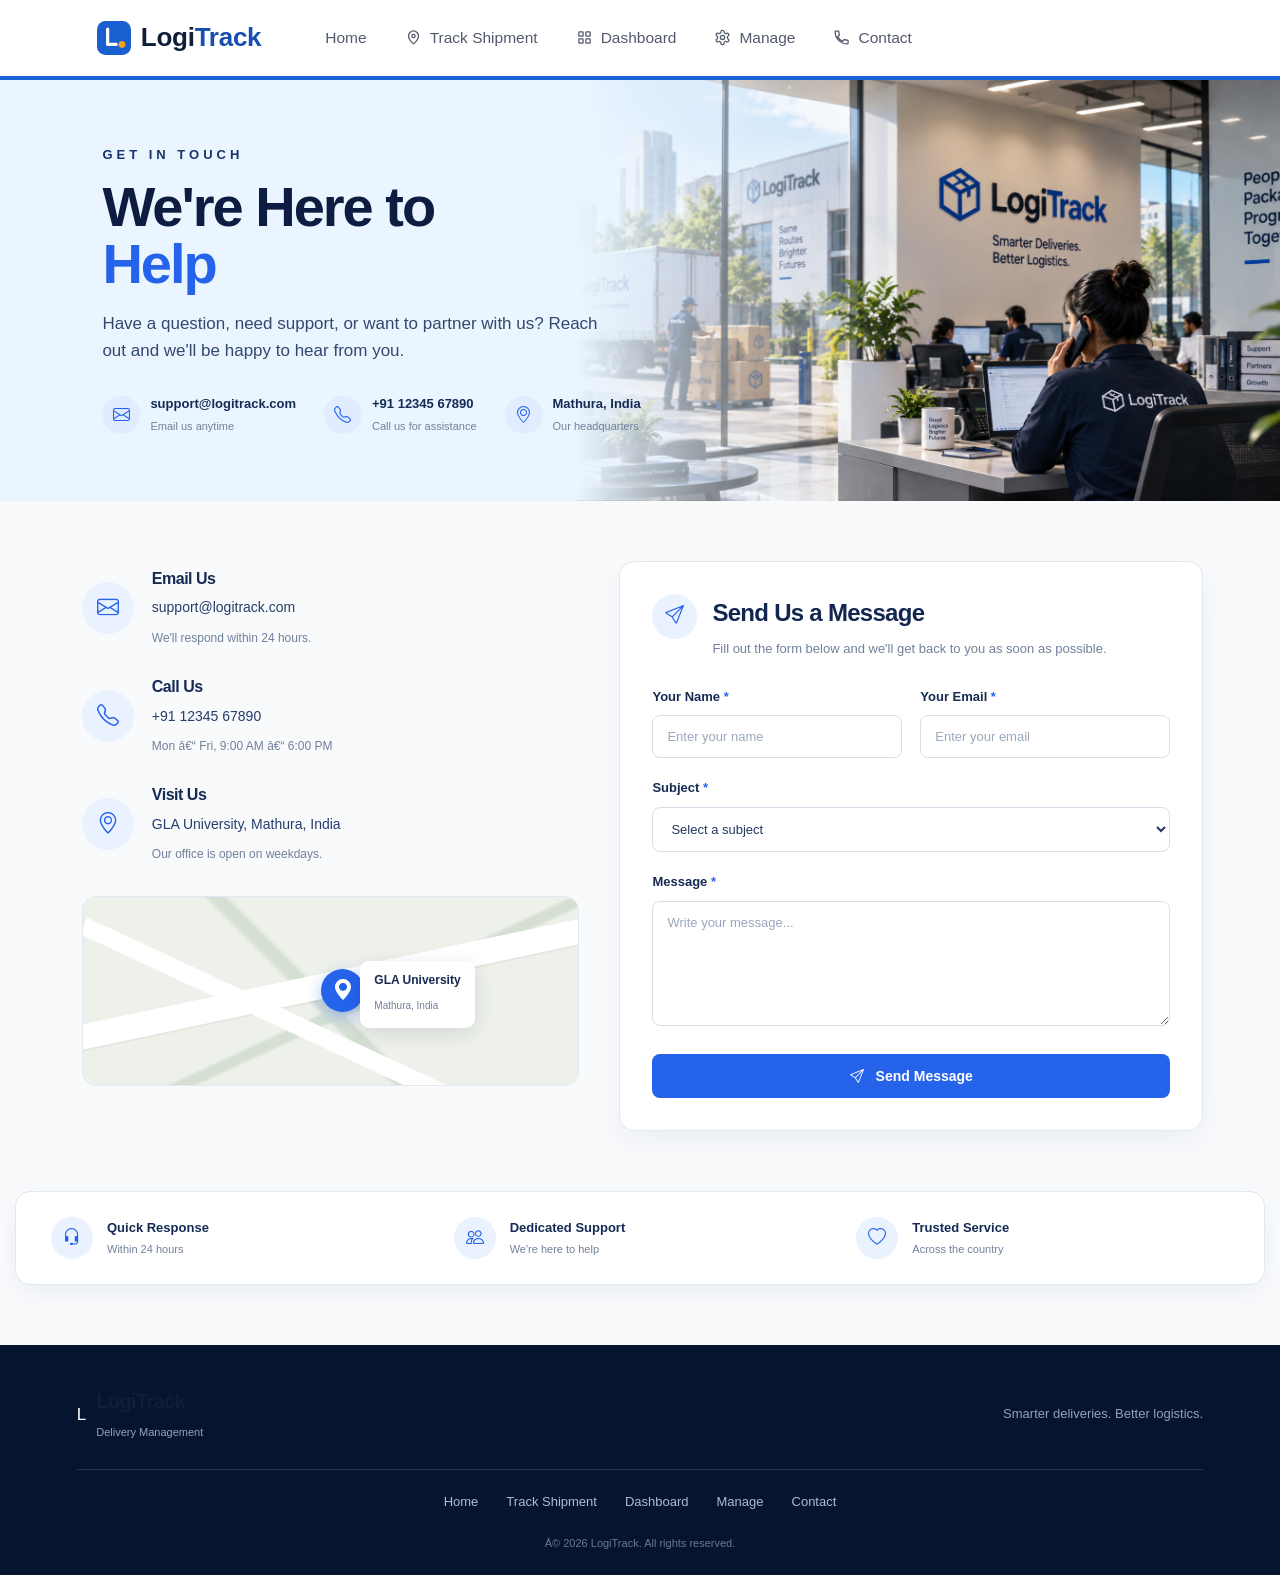
==== commit f831212a: "Fix shared navbar across pages" ====
--- a/contact.html
+++ b/contact.html
@@ -1,4 +1,4 @@
-<!DOCTYPE html>
+﻿<!DOCTYPE html>
 <html lang="en">
 
 <head>
@@ -32,55 +32,60 @@
 
     <!-- ================= NAVBAR ================= -->
 
-    <header class="navbar">
-
-        <div class="logo">
-
-            <div class="logo-icon">
-                L
-            </div>
-
-            <div>
-                <h2>LogiTrack</h2>
-                <span>Delivery Management</span>
-            </div>
-
-        </div>
-
-
-        <nav class="nav-links">
-
-            <a href="index.html">
-                <span class="nav-icon">⌂</span>
-                Home
-            </a>
+    <header class="site-header">
+    <div class="header-inner">
+        <a href="index.html" class="logo" aria-label="LogiTrack home">
+            <svg class="logo-mark" viewBox="0 0 32 32" aria-hidden="true">
+                <rect width="32" height="32" rx="8" fill="#1a5fd0"/>
+                <path d="M10 7.5v14.5h8" fill="none" stroke="#fff" stroke-width="3" stroke-linecap="round" stroke-linejoin="round"/>
+                <circle cx="23.5" cy="22" r="3.2" fill="#f0a020"/>
+            </svg>
+            <span class="logo-word">Logi<b>Track</b></span>
+        </a>
+
+        <nav class="nav" id="main-nav" aria-label="Main">
+            <a href="index.html">Home</a>
 
             <a href="tracking.html">
-                <span class="nav-icon">⌾</span>
+                <svg class="nav-icon" viewBox="0 0 24 24" aria-hidden="true">
+                    <path d="M12 21s7-6.1 7-11.2A7 7 0 0 0 5 9.8C5 14.9 12 21 12 21Z"/>
+                    <circle cx="12" cy="9.8" r="2.3"/>
+                </svg>
                 Track Shipment
             </a>
 
+            <!-- Dashboard -->
             <a href="dashboard.html">
-                <span class="nav-icon">⊞</span>
+                <svg class="nav-icon" viewBox="0 0 24 24" aria-hidden="true">
+                    <rect x="4" y="4" width="6" height="6" rx="1"/>
+                    <rect x="14" y="4" width="6" height="6" rx="1"/>
+                    <rect x="4" y="14" width="6" height="6" rx="1"/>
+                    <rect x="14" y="14" width="6" height="6" rx="1"/>
+                </svg>
                 Dashboard
             </a>
 
             <a href="manage.html">
-                <span class="nav-icon">⚙</span>
+                <svg class="nav-icon" viewBox="0 0 24 24" aria-hidden="true">
+                    <path d="M12.22 2h-.44a2 2 0 0 0-2 2v.18a2 2 0 0 1-1 1.73l-.43.25a2 2 0 0 1-2 0l-.15-.08a2 2 0 0 0-2.73.73l-.22.38a2 2 0 0 0 .73 2.73l.15.09a2 2 0 0 1 1 1.74v.5a2 2 0 0 1-1 1.74l-.15.09a2 2 0 0 0-.73 2.73l.22.38a2 2 0 0 0 2.73.73l.15-.08a2 2 0 0 1 2 0l.43.25a2 2 0 0 1 1 1.73V20a2 2 0 0 0 2 2h.44a2 2 0 0 0 2-2v-.18a2 2 0 0 1 1-1.73l.43-.25a2 2 0 0 1 2 0l.15.08a2 2 0 0 0 2.73-.73l.22-.38a2 2 0 0 0-.73-2.73l-.15-.09a2 2 0 0 1-1-1.74v-.5a2 2 0 0 1 1-1.74l.15-.09a2 2 0 0 0 .73-2.73l-.22-.38a2 2 0 0 0-2.73-.73l-.15.08a2 2 0 0 1-2 0l-.43-.25a2 2 0 0 1-1-1.73V4a2 2 0 0 0-2-2z"/>
+                    <circle cx="12" cy="12" r="3"/>
+                </svg>
                 Manage
             </a>
 
-            <a
-                href="contact.html"
-                class="active"
-            >
-                <span class="nav-icon">☎</span>
+            <a href="contact.html">
+                <svg class="nav-icon" viewBox="0 0 24 24" aria-hidden="true">
+                    <path d="M6.6 10.8a15.7 15.7 0 0 0 6.6 6.6l2.2-2.2a1 1 0 0 1 1.1-.2c1.2.5 2.5.7 3.8.7a1 1 0 0 1 1 1V20a1 1 0 0 1-1 1C10.6 21 3 13.4 3 4a1 1 0 0 1 1-1h3.3a1 1 0 0 1 1 1c0 1.3.2 2.6.7 3.8a1 1 0 0 1-.2 1.1L6.6 10.8Z"/>
+                </svg>
                 Contact
             </a>
-
         </nav>
 
-    </header>
+        <button class="menu-toggle" type="button" aria-label="Open navigation" aria-expanded="false" aria-controls="main-nav">
+            <span></span><span></span><span></span>
+        </button>
+    </div>
+</header>
 
 
 
@@ -245,7 +250,7 @@
                         </p>
 
                         <span>
-                            Mon – Fri, 9:00 AM – 6:00 PM
+                            Mon â€“ Fri, 9:00 AM â€“ 6:00 PM
                         </span>
 
                     </div>
@@ -640,7 +645,7 @@
 
 
         <p class="copyright">
-            © 2026 LogiTrack. All rights reserved.
+            Â© 2026 LogiTrack. All rights reserved.
         </p>
 
 
@@ -649,4 +654,4 @@
 
 </body>
 
-</html>+</html>
--- a/style.css
+++ b/style.css
@@ -1,821 +1,1183 @@
-
-* {
-    margin: 0;
-    padding: 0;
-    box-sizing: border-box;
-}
-
-html {
-    scroll-behavior: smooth;
-}
-
-body {
-    font-family: "Segoe UI", Arial, Helvetica, sans-serif;
-    background: #f8fafc;
-    color: #172033;
-    line-height: 1.6;
-}
-
-a {
-    text-decoration: none;
-    color: inherit;
-}
-
-
-
-.navbar {
-    width: 100%;
-    min-height: 75px;
-
-    display: flex;
-    align-items: center;
-    justify-content: space-between;
-    flex-wrap: nowrap;
-
-    padding: 15px 6%;
-
-    background: #ffffff;
-
-    border-bottom: 1px solid #e5e7eb;
-
-    position: sticky;
-    top: 0;
-
-    z-index: 1000;
-}
-
-/* On Bootstrap pages, Reboot underlines/recolours anchors - this keeps them consistent */
-.navbar a {
-    text-decoration: none;
-    color: inherit;
-}
-
-
-/* LOGO */
-
-.logo {
-    display: flex;
-    align-items: center;
-    gap: 10px;
-}
-
-.logo-icon {
-    width: 42px;
-    height: 42px;
-
-    display: flex;
-    align-items: center;
-    justify-content: center;
-
-    background: #2d6a9f;
-    color: #ffffff;
-
-    border-radius: 10px;
-
-    font-size: 22px;
-    font-weight: bold;
-}
-
-.logo h2 {
-    font-size: 20px;
-    line-height: 1.1;
-    margin: 0;
-}
-
-.logo span {
-    font-size: 11px;
-    color: #64748b;
-}
-
-
-/* NAVIGATION LINKS */
-
-.nav-links {
-    display: flex;
-    align-items: center;
-    gap: 14px;
-}
-
-.nav-links a {
-    display: flex;
-    align-items: center;
-    gap: 10px;
-
-    padding: 12px 18px;
-
-    color: #273449;
-
-    font-size: 16px;
-    font-weight: 400;
-
-    border-radius: 10px;
-
-    transition: all 0.2s ease;
-}
-
-.nav-icon {
-    font-size: 21px;
-    line-height: 1;
-}
-
-.nav-links a:hover {
-    background: #f1f5f9;
-}
-
-.nav-links a.active {
-    background: #2d6a9f;
-    color: #ffffff;
-}
-
-.nav-links a:focus-visible {
-    outline: 2px solid #2d6a9f;
-    outline-offset: 2px;
-}
-
-
-.hero {
-    min-height: 620px;
-
-    padding: 80px 7%;
-
-    display: flex;
-    align-items: center;
-    justify-content: space-between;
-
-    gap: 60px;
-
-    background: linear-gradient(135deg, #eff6ff, #ffffff);
-}
-
-.hero-content {
-    max-width: 600px;
-}
-
-.hero-badge {
-    display: inline-block;
-
-    padding: 8px 14px;
-
-    background: #dbeafe;
-    color: #2d6a9f;
-
-    border-radius: 30px;
-
-    font-size: 13px;
-    font-weight: 600;
-
-    margin-bottom: 20px;
-}
-
-.hero h1 {
-    font-size: clamp(42px, 6vw, 70px);
-    line-height: 1.05;
-    letter-spacing: -2px;
-    margin-bottom: 25px;
-}
-
-.hero h1 span {
-    color: #2d6a9f;
-}
-
-.hero p {
-    max-width: 550px;
-    color: #64748b;
-    font-size: 17px;
-    margin-bottom: 30px;
-}
-
-.hero-buttons {
-    display: flex;
-    gap: 15px;
-    flex-wrap: wrap;
-}
-
-.primary-btn,
-.secondary-btn {
-    padding: 14px 22px;
-    border-radius: 8px;
-    font-weight: 600;
-    transition: all 0.3s ease;
-}
-
-.primary-btn {
-    background: #2d6a9f;
-    color: #ffffff;
-}
-
-.primary-btn:hover {
-    background: #24557f;
-    transform: translateY(-2px);
-}
-
-.secondary-btn {
-    background: #ffffff;
-    border: 1px solid #dbe2ea;
-}
-
-.secondary-btn:hover {
-    border-color: #2d6a9f;
-    color: #2d6a9f;
-}
-
-
-/* DASHBOARD CARD (hero widget) */
-
-.dashboard-card {
-    width: 400px;
-    background: #ffffff;
-    border-radius: 18px;
-    padding: 25px;
-    box-shadow: 0 25px 60px rgba(15, 23, 42, 0.12);
-    border: 1px solid #e5e7eb;
-}
-
-.card-header {
-    display: flex;
-    justify-content: space-between;
-    align-items: center;
-    padding-bottom: 20px;
-    border-bottom: 1px solid #e5e7eb;
-    margin-bottom: 10px;
-}
-
-.card-header span {
-    color: #64748b;
-    font-size: 13px;
-}
-
-.card-header h3 {
-    font-size: 19px;
-}
-
-.status-dot {
-    width: 10px;
-    height: 10px;
-    background: #22c55e;
-    border-radius: 50%;
-}
-
-.delivery-stat {
-    display: flex;
-    align-items: center;
-    gap: 15px;
-    padding: 18px 0;
-    border-bottom: 1px solid #f1f5f9;
-}
-
-.stat-icon {
-    width: 45px;
-    height: 45px;
-    display: flex;
-    align-items: center;
-    justify-content: center;
-    border-radius: 10px;
-    font-size: 19px;
-}
-
-.stat-icon.blue { background: #dbeafe; }
-.stat-icon.green { background: #dcfce7; }
-.stat-icon.orange { background: #ffedd5; }
-.stat-icon.red { background: #fee2e2; }
-
-.delivery-stat span {
-    display: block;
-    color: #64748b;
-    font-size: 12px;
-}
-
-.delivery-stat strong {
-    font-size: 20px;
-}
-
-
-/* STATS SECTION */
-
-.stats-section {
-    width: 86%;
-    margin: -35px auto 0;
-    position: relative;
-    background: #ffffff;
-    border-radius: 15px;
-    box-shadow: 0 10px 40px rgba(15, 23, 42, 0.08);
-    display: grid;
-    grid-template-columns: repeat(4, 1fr);
-    padding: 30px;
-}
-
-.stat-box {
-    text-align: center;
-    border-right: 1px solid #e5e7eb;
-}
-
-.stat-box:last-child {
-    border-right: none;
-}
-
-.stat-box h2 {
-    color: #2d6a9f;
-    font-size: 30px;
-}
-
-.stat-box p {
-    color: #64748b;
-    font-size: 13px;
-}
-
-
-.features {
-    padding: 100px 7%;
-}
-
-.section-heading {
-    text-align: center;
-    max-width: 650px;
-    margin: 0 auto 50px;
-}
-
-.section-heading span {
-    color: #2d6a9f;
-    font-size: 12px;
-    font-weight: 700;
-    letter-spacing: 2px;
-}
-
-.section-heading h2 {
-    font-size: 38px;
-    line-height: 1.2;
-    margin: 10px 0 15px;
-}
-
-.section-heading p {
-    color: #64748b;
-}
-
-.feature-grid {
-    display: grid;
-    grid-template-columns: repeat(4, 1fr);
-    gap: 22px;
-}
-
-.feature-card {
-    background: #ffffff;
-    padding: 28px;
-    border-radius: 15px;
-    border: 1px solid #e5e7eb;
-    transition: all 0.3s ease;
-}
-
-.feature-card:hover {
-    transform: translateY(-7px);
-    box-shadow: 0 15px 35px rgba(15, 23, 42, 0.1);
-    border-color: #bfdbfe;
-}
-
-.feature-icon {
-    width: 50px;
-    height: 50px;
-    display: flex;
-    align-items: center;
-    justify-content: center;
-    background: #eff6ff;
-    border-radius: 12px;
-    font-size: 23px;
-    margin-bottom: 20px;
-}
-
-.feature-card h3 {
-    margin-bottom: 10px;
-}
-
-.feature-card p {
-    color: #64748b;
-    font-size: 14px;
-    margin-bottom: 20px;
-}
-
-.feature-link {
-    color: #2d6a9f;
-    font-size: 13px;
-    font-weight: 600;
-}
-
-
-.cta {
-    width: 86%;
-    margin: 20px auto 80px;
-    padding: 50px;
-    border-radius: 20px;
-    background: #1e4a72;
-    color: #ffffff;
-    display: flex;
-    align-items: center;
-    justify-content: space-between;
-    gap: 30px;
-}
-
-.cta h2 {
-    font-size: 30px;
-    margin-bottom: 5px;
-}
-
-.cta p {
-    color: #dbeafe;
-}
-
-.cta-btn {
-    background: #ffffff;
-    color: #1e4a72;
-    padding: 13px 22px;
-    border-radius: 8px;
-    font-weight: 600;
-    white-space: nowrap;
-    transition: all 0.3s ease;
-}
-
-.cta-btn:hover {
-    transform: translateY(-2px);
-}
-
-footer:not(.site-footer) {
-    background: #0f172a;
-    color: #ffffff;
-    padding: 45px 7%;
-    display: grid;
-    grid-template-columns: 1fr 1fr 1fr;
-    align-items: center;
-    gap: 30px;
-}
-
-.footer-logo h2 {
-    margin-bottom: 5px;
-}
-
-.footer-logo p {
-    color: #94a3b8;
-    font-size: 13px;
-}
-
-.footer-links {
-    display: flex;
-    gap: 20px;
-    justify-content: center;
-    flex-wrap: wrap;
-}
-
-.footer-links a {
-    color: #cbd5e1;
-    font-size: 13px;
-    transition: 0.2s;
-}
-
-.footer-links a:hover {
-    color: #ffffff;
-}
-
-.copyright {
-    text-align: right;
-    color: #94a3b8;
-    font-size: 12px;
-}
-
-
-.track-section {
-    background-color: #ffffff;
-    padding: 40px 15px 30px 15px;
-    border-bottom: 1px solid #e3e3e3;
-}
-
-.track-section h2 {
-    color: #2d6a9f;
-    margin-bottom: 8px;
-}
-
-.tracking-form {
-    margin-top: 20px;
-}
-
-.btn-primary {
-    background-color: #2d6a9f;
-    border-color: #2d6a9f;
-}
-
-.btn-primary:hover {
-    background-color: #24557f;
-    border-color: #24557f;
-}
-
-.btn-outline-primary {
-    color: #2d6a9f;
-    border-color: #2d6a9f;
-}
-
-.btn-outline-primary:hover {
-    background-color: #2d6a9f;
-    border-color: #2d6a9f;
-}
-
-.card {
-    border: 1px solid #e3e3e3;
-    border-radius: 6px;
-    box-shadow: 0 1px 3px rgba(0, 0, 0, 0.05);
-}
-
-.shipment-card {
-    border-left: 4px solid #2d6a9f;
-}
-
-.status-badge {
-    background-color: #e8a33d;
-    color: #ffffff;
-    font-weight: 500;
-    padding: 6px 12px;
-    border-radius: 4px;
-}
-
-.tracking-timeline {
-    display: flex;
-    flex-wrap: wrap;
-    justify-content: space-between;
-    gap: 15px;
-}
-
-.timeline-step {
-    display: flex;
-    flex-direction: column;
-    align-items: center;
-    text-align: center;
-    flex: 1;
-    min-width: 100px;
-}
-
-.step-icon {
-    width: 40px;
-    height: 40px;
-    border-radius: 50%;
-    display: flex;
-    align-items: center;
-    justify-content: center;
-    font-size: 1.1rem;
-    margin-bottom: 8px;
-    border: 2px solid #cccccc;
-    color: #999999;
-    background-color: #f1f1f1;
-}
-
-.timeline-step.completed .step-icon {
-    background-color: #2d6a9f;
-    border-color: #2d6a9f;
-    color: #ffffff;
-}
-
-.timeline-step.current .step-icon {
-    background-color: #ffffff;
-    border-color: #e8a33d;
-    color: #e8a33d;
-}
-
-.timeline-step.pending .step-icon {
-    background-color: #f1f1f1;
-    border-color: #dddddd;
-    color: #aaaaaa;
-}
-
-.step-title {
-    font-size: 0.9rem;
-    font-weight: 600;
-    margin-bottom: 2px;
-}
-
-.timeline-step.pending .step-title {
-    color: #999999;
-}
-
-.step-date {
-    font-size: 0.8rem;
-    color: #777777;
-    margin-bottom: 0;
-}
-
-.track-image-wrapper {
-    margin-top: 20px;
-}
-
-.track-image {
-    max-height: 260px;
-    width: 100%;
-    object-fit: cover;
-    border-radius: 8px;
-}
-
-@media (min-width: 768px) {
-    .track-image-wrapper {
-        margin-top: 0;
-    }
-}
-
-.help-image {
-    max-width: 70px;
-    height: auto;
-    border-radius: 6px;
-}
-
-.shipment-details p.fw-semibold {
-    margin-bottom: 0;
-}
-
-.help-section {
-    background-color: #eef4f9;
-    border: 1px solid #d9e6f0;
-}
-
-.site-footer {
-    background-color: #ffffff;
-    border-top: 1px solid #e3e3e3;
-    padding: 30px 0 15px 0;
-}
-
-.site-footer a {
-    color: #555555;
-    text-decoration: none;
-}
-
-.site-footer a:hover {
-    color: #2d6a9f;
-    text-decoration: underline;
-}
-
-@media (max-width: 1000px) {
-
-    .navbar {
-        padding: 15px 4%;
-    }
-
-    .nav-links {
-        gap: 5px;
-    }
-
-    .nav-links a {
-        padding: 11px 13px;
-        font-size: 15px;
-    }
-
-    .nav-icon {
-        font-size: 19px;
-    }
-
-    .hero {
-        padding: 60px 5%;
-    }
-
-    .hero h1 {
-        font-size: 50px;
-    }
-
-    .dashboard-card {
-        width: 350px;
-    }
-
-    .feature-grid {
-        grid-template-columns: repeat(2, 1fr);
-    }
-}
-
-@media (max-width: 768px) {
-
-    .navbar {
-        flex-wrap: wrap;
-        gap: 12px;
-        padding: 12px 5%;
-    }
-
-    .nav-links {
-        order: 3;
-        width: 100%;
-        justify-content: flex-start;
-        overflow-x: auto;
-        padding-bottom: 4px;
-    }
-
-    .nav-links a {
-        white-space: nowrap;
-        padding: 10px 14px;
-        font-size: 14px;
-    }
-
-    .nav-icon {
-        font-size: 18px;
-    }
-
-    .hero {
-        flex-direction: column;
-        text-align: center;
-        padding: 55px 5%;
-    }
-
-    .hero-content {
-        max-width: 100%;
-    }
-
-    .hero p {
-        margin-left: auto;
-        margin-right: auto;
-    }
-
-    .hero-buttons {
-        justify-content: center;
-    }
-
-    .dashboard-card {
-        width: 100%;
-        max-width: 430px;
-    }
-
-    .stats-section {
-        grid-template-columns: repeat(2, 1fr);
-        gap: 20px;
-        margin-top: -20px;
-    }
-
-    .stat-box {
-        border-right: none;
-        border-bottom: 1px solid #e5e7eb;
-        padding-bottom: 15px;
-    }
-
-    .features {
-        padding: 70px 5%;
-    }
-
-    .section-heading h2 {
-        font-size: 30px;
-    }
-
-    .feature-grid {
-        grid-template-columns: 1fr;
-    }
-
-    .cta {
-        flex-direction: column;
-        text-align: center;
-        padding: 40px 25px;
-    }
-
-    footer:not(.site-footer) {
-        grid-template-columns: 1fr;
-        text-align: center;
-    }
-
-    .copyright {
-        text-align: center;
-    }
-}
-
-@media (max-width: 480px) {
-
-    .logo h2 {
-        font-size: 17px;
-    }
-
-    .logo span {
-        font-size: 9px;
-    }
-
-    .nav-links {
-        gap: 3px;
-    }
-
-    .nav-links a {
-        padding: 9px 11px;
-        font-size: 13px;
-        gap: 6px;
-    }
-
-    .nav-icon {
-        font-size: 16px;
-    }
-
-    .hero h1 {
-        font-size: 40px;
-    }
-
-    .hero p {
-        font-size: 15px;
-    }
-
-    .stats-section {
-        width: 90%;
-        padding: 20px;
-    }
-
-    .stat-box h2 {
-        font-size: 23px;
-    }
-
-    .cta {
-        width: 90%;
-    }
-
-    .cta h2 {
-        font-size: 25px;
-    }
-}
+/* =========================================================
+   LogiTrack — design tokens
+   Type:  Inter (display + text)
+   Palette grounded in a shipping-manifest / route-map idea:
+   ink navy, working blue, warm amber for status, paper grey.
+========================================================= */
+
+:root {
+    --ink: #0f1f38;
+    --ink-soft: #51596b;
+    --ink-faint: #7c8496;
+
+    --blue-700: #123f8f;
+    --blue-600: #154fb4;
+    --blue-500: #1a63d6;
+    --blue-tint: #eaf1fc;
+
+    --amber-500: #e2891f;
+    --amber-tint: #fdf1de;
+
+    --navy-deep: #0b1830;
+    --navy-deep-soft: #16264a;
+
+    --paper: #f5f6f8;
+    --white: #ffffff;
+    --line: #e3e6ec;
+    --line-soft: #edeff3;
+
+    --status-transit-bg: #e8f1fd; --status-transit-fg: #0f4bb0;
+    --status-out-bg: #fdf1de;     --status-out-fg: #93590c;
+    --status-done-bg: #e7f6ec;    --status-done-fg: #166534;
+    --status-picked-bg: #eef0f3;  --status-picked-fg: #3f4657;
+    --status-delayed-bg: #fdecec; --status-delayed-fg: #b42323;
+
+    --font-display: "Inter", Arial, sans-serif;
+    --font-text: "Inter", "Segoe UI", Arial, sans-serif;
+
+    --radius-sm: 6px;
+    --radius-md: 10px;
+    --radius-lg: 16px;
+
+    --shadow-card: 0 18px 40px -20px rgba(15, 31, 56, 0.28);
+}
+
+@media (prefers-reduced-motion: reduce) {
+    * { animation-duration: 0.001ms !important; animation-iteration-count: 1 !important; transition-duration: 0.001ms !important; }
+}
+
+/* =========================
+   RESET
+========================= */
+
+* { margin: 0; padding: 0; box-sizing: border-box; }
+
+html { scroll-behavior: smooth; }
+
+body {
+    font-family: var(--font-text);
+    background: var(--paper);
+    color: var(--ink);
+    line-height: 1.6;
+    font-size: 17px;
+    -webkit-font-smoothing: antialiased;
+}
+
+a { text-decoration: none; color: inherit; }
+
+ul, ol { list-style: none; }
+
+img, svg { display: block; max-width: 100%; }
+
+h1, h2, h3 {
+    font-family: var(--font-display);
+    font-weight: 800;
+    color: var(--ink);
+    letter-spacing: -0.03em;
+}
+
+button, input { font-family: inherit; font-size: inherit; }
+
+.container {
+    width: 100%;
+    max-width: 1240px;
+    margin: 0 auto;
+    padding: 0 6%;
+}
+
+.visually-hidden {
+    position: absolute;
+    width: 1px; height: 1px;
+    overflow: hidden;
+    clip: rect(0 0 0 0);
+    white-space: nowrap;
+}
+
+.skip-link {
+    position: absolute;
+    left: -999px;
+    top: 0;
+    background: var(--blue-600);
+    color: #fff;
+    padding: 10px 18px;
+    border-radius: 0 0 8px 0;
+    z-index: 2000;
+}
+
+.skip-link:focus {
+    left: 0;
+}
+
+:focus-visible {
+    outline: 2.5px solid var(--amber-500);
+    outline-offset: 3px;
+    border-radius: 4px;
+}
+
+/* =========================
+   BUTTONS
+========================= */
+
+.btn {
+    display: inline-flex;
+    align-items: center;
+    justify-content: center;
+    height: 52px;
+    padding: 0 26px;
+    border-radius: var(--radius-md);
+    font-size: 16.5px;
+    font-weight: 600;
+    white-space: nowrap;
+    transition: transform 0.18s ease, box-shadow 0.18s ease, background-color 0.18s ease;
+}
+
+.btn-primary {
+    background: var(--blue-600);
+    color: #fff;
+    box-shadow: 0 12px 24px -10px rgba(21, 79, 180, 0.55);
+}
+
+.btn-primary:hover {
+    background: var(--blue-700);
+    transform: translateY(-2px);
+}
+
+.btn-ghost {
+    background: transparent;
+    color: var(--ink);
+    border: 1.5px solid var(--line);
+}
+
+.btn-ghost:hover {
+    border-color: var(--blue-500);
+    color: var(--blue-600);
+}
+
+.btn-light {
+    background: #fff;
+    color: var(--navy-deep);
+}
+
+.btn-light:hover {
+    transform: translateY(-2px);
+    box-shadow: 0 14px 28px -12px rgba(0,0,0,0.35);
+}
+
+/* =========================
+   HEADER
+========================= */
+
+.site-header {
+    position: sticky;
+    top: 0;
+    z-index: 1000;
+    background: var(--white);
+    border-bottom: 4px solid var(--blue-500);
+}
+
+.header-inner {
+    max-width: 1240px;
+    margin: 0 auto;
+    padding: 0 6%;
+    min-height: 76px;
+    display: flex;
+    align-items: center;
+    justify-content: space-between;
+    gap: 28px;
+}
+
+.logo {
+    display: inline-flex;
+    align-items: center;
+    gap: 10px;
+    flex-shrink: 0;
+}
+
+.logo-mark {
+    width: 34px;
+    height: 34px;
+}
+
+.logo-word {
+    font-family: var(--font-display);
+    font-size: 26px;
+    font-weight: 700;
+    letter-spacing: -0.01em;
+    color: var(--ink);
+}
+
+.logo-word b {
+    color: var(--blue-600);
+    font-weight: 700;
+}
+
+.nav {
+    display: flex;
+    align-items: center;
+    gap: 6px;
+    margin-right: auto;
+    margin-left: 20px;
+    overflow-x: auto;
+    scrollbar-width: none;
+}
+
+.nav::-webkit-scrollbar { display: none; }
+
+.nav a {
+    display: inline-flex;
+    align-items: center;
+    gap: 8px;
+    font-size: 15.5px;
+    color: var(--ink-soft);
+    white-space: nowrap;
+    padding: 10px 16px;
+    border-radius: 10px;
+    transition: background-color 0.18s ease, color 0.18s ease;
+}
+
+.nav-icon {
+    width: 17px;
+    height: 17px;
+    flex-shrink: 0;
+    fill: none;
+    stroke: currentColor;
+    stroke-width: 1.8;
+    stroke-linecap: round;
+    stroke-linejoin: round;
+}
+
+.nav-icon .wheel { fill: currentColor; stroke: none; }
+
+.nav a:hover {
+    background: var(--line-soft);
+    color: var(--ink);
+}
+
+.nav a[aria-current="page"] {
+    background: var(--blue-600);
+    color: #fff;
+    font-weight: 600;
+}
+
+.nav a[aria-current="page"]:hover {
+    background: var(--blue-700);
+}
+
+.btn-login {
+    display: inline-flex;
+    align-items: center;
+    gap: 9px;
+    height: 44px;
+    padding: 0 20px;
+    border-radius: var(--radius-md);
+    background: var(--ink);
+    color: #fff;
+    font-size: 15.5px;
+    font-weight: 600;
+    flex-shrink: 0;
+    transition: background-color 0.18s ease;
+}
+
+.btn-login:hover { background: var(--blue-700); }
+
+.btn-login svg {
+    width: 19px; height: 19px;
+    fill: none; stroke: currentColor;
+    stroke-width: 1.8; stroke-linecap: round;
+}
+
+/* =========================
+   HERO
+   ========================= */
+
+ .hero {
+    position: relative;
+    min-height: 700px;
+    padding: 0;
+    overflow: hidden;
+    isolation: isolate;
+    background: #dcecff;
+}
+
+.hero-bg-image {
+    position: absolute;
+    inset: 0;
+    width: 100%;
+    height: 100%;
+    display: block;
+    object-fit: cover;
+    object-position: center center;
+    z-index: 0;
+}
+
+.hero::before {
+    content: "";
+    position: absolute;
+    inset: 0;
+    z-index: 1;
+    background: linear-gradient(90deg, rgba(255,255,255,.96) 0%, rgba(255,255,255,.78) 32%, rgba(255,255,255,.20) 62%, rgba(255,255,255,.04) 100%);
+    pointer-events: none;
+}
+
+.hero::after {
+    content: "";
+    position: absolute;
+    inset: auto 0 0;
+    height: 150px;
+    z-index: 1;
+    background: linear-gradient(to bottom, transparent, rgba(255,255,255,0.16));
+    pointer-events: none;
+}
+
+.hero-scene {
+    display: none;
+}
+
+.hero-inner {
+    position: relative;
+    z-index: 2;
+    max-width: 1240px;
+    min-height: 700px;
+    margin: 0 auto;
+    padding: 100px 6% 110px;
+    display: grid;
+    grid-template-columns: minmax(0, 1fr) minmax(340px, 420px);
+    align-items: center;
+    gap: 58px;
+}
+
+.hero-copy {
+    max-width: 590px;
+    padding: 34px 0 34px 4px;
+}
+
+.hero h1 {
+    max-width: 600px;
+    font-size: clamp(48px, 5.2vw, 72px);
+    line-height: 0.98;
+    letter-spacing: -0.035em;
+    margin-bottom: 24px;
+    text-wrap: balance;
+}
+
+.hero-lead {
+    color: var(--ink-soft);
+    font-size: 18.5px;
+    max-width: 48ch;
+    margin-bottom: 32px;
+}
+
+.hero-actions {
+    display: flex;
+    gap: 14px;
+    flex-wrap: wrap;
+}
+
+.hero-actions .btn {
+    backdrop-filter: blur(8px);
+}
+
+.btn-ghost {
+    background: rgba(255,255,255,0.72);
+}
+
+/* =========================
+   MOBILE NAVIGATION
+   ========================= */
+
+.menu-toggle {
+    display: none;
+    width: 44px;
+    height: 44px;
+    border: 1px solid var(--line);
+    border-radius: 10px;
+    background: #fff;
+    cursor: pointer;
+    align-items: center;
+    justify-content: center;
+    flex-direction: column;
+    gap: 5px;
+}
+
+.menu-toggle span {
+    width: 19px;
+    height: 2px;
+    border-radius: 999px;
+    background: var(--ink);
+    transition: transform .2s ease, opacity .2s ease;
+}
+
+.site-header.nav-open .menu-toggle span:nth-child(1) {
+    transform: translateY(7px) rotate(45deg);
+}
+.site-header.nav-open .menu-toggle span:nth-child(2) {
+    opacity: 0;
+}
+.site-header.nav-open .menu-toggle span:nth-child(3) {
+    transform: translateY(-7px) rotate(-45deg);
+}
+
+/* WAYBILL CARD */
+
+
+.waybill {
+    position: relative;
+    z-index: 3;
+    width: min(420px, 100%);
+    flex-shrink: 0;
+    background: var(--white);
+    border-radius: var(--radius-lg);
+    box-shadow: var(--shadow-card);
+    border: 1px solid var(--line);
+    overflow: hidden;
+}
+
+.waybill-top {
+    padding: 28px 28px 22px;
+}
+
+.waybill-top h2 {
+    font-size: 23px;
+    margin-bottom: 6px;
+}
+
+.waybill-top > p {
+    color: var(--ink-faint);
+    font-size: 14.5px;
+    margin-bottom: 18px;
+}
+
+.track-form {
+    display: flex;
+    gap: 10px;
+    margin-bottom: 14px;
+}
+
+.track-form input {
+    flex: 1;
+    min-width: 0;
+    height: 50px;
+    padding: 0 16px;
+    border: 1.5px solid var(--line);
+    border-radius: var(--radius-sm);
+    outline: none;
+    color: var(--ink);
+    background: var(--paper);
+}
+
+.track-form input::placeholder { color: var(--ink-faint); }
+
+.track-form input:focus {
+    border-color: var(--blue-500);
+    background: #fff;
+}
+
+.track-form button {
+    width: 92px;
+    border: 0;
+    border-radius: var(--radius-sm);
+    background: var(--blue-600);
+    color: #fff;
+    font-weight: 600;
+    cursor: pointer;
+    transition: background-color 0.18s ease;
+}
+
+.track-form button:hover { background: var(--blue-700); }
+
+.help-link {
+    display: inline-block;
+    font-size: 14px;
+    font-weight: 600;
+    color: var(--blue-600);
+}
+
+.help-link:hover { text-decoration: underline; }
+
+/* Perforated seam between the two halves of the waybill */
+.waybill-bottom {
+    position: relative;
+    padding: 24px 28px 26px;
+    background: var(--paper);
+    border-top: 1.5px dashed var(--line);
+}
+
+.waybill-bottom::before,
+.waybill-bottom::after {
+    content: "";
+    position: absolute;
+    top: -9px;
+    width: 18px; height: 18px;
+    border-radius: 50%;
+    background: var(--white);
+    border: 1px solid var(--line);
+}
+
+.waybill-bottom::before { left: -9px; }
+.waybill-bottom::after { right: -9px; }
+
+.sample-head {
+    display: flex;
+    align-items: center;
+    justify-content: space-between;
+    margin-bottom: 10px;
+}
+
+.sample-label {
+    font-size: 12.5px;
+    color: var(--ink-faint);
+    font-weight: 600;
+}
+
+.status {
+    display: inline-flex;
+    align-items: center;
+    height: 26px;
+    padding: 0 10px;
+    border-radius: 999px;
+    font-size: 12px;
+    font-weight: 700;
+    white-space: nowrap;
+    max-width: 100%;
+}
+
+.status-transit { background: var(--status-transit-bg); color: var(--status-transit-fg); }
+.status-out     { background: var(--status-out-bg);     color: var(--status-out-fg); }
+.status-done    { background: var(--status-done-bg);    color: var(--status-done-fg); }
+.status-picked  { background: var(--status-picked-bg);  color: var(--status-picked-fg); }
+.status-delayed { background: var(--status-delayed-bg); color: var(--status-delayed-fg); }
+
+.sample-id {
+    font-family: var(--font-display);
+    font-size: 24px;
+    font-weight: 700;
+    letter-spacing: 0.02em;
+}
+
+.sample-route {
+    color: var(--ink-soft);
+    font-size: 14.5px;
+    margin-bottom: 18px;
+}
+
+.stepper {
+    display: flex;
+    justify-content: space-between;
+    margin-bottom: 20px;
+    position: relative;
+}
+
+.stepper::before {
+    content: "";
+    position: absolute;
+    top: 5px;
+    left: 5px; right: 5px;
+    height: 2px;
+    background: var(--line);
+    z-index: 0;
+}
+
+.stepper li {
+    position: relative;
+    z-index: 1;
+    flex: 1;
+    text-align: center;
+    font-size: 11.5px;
+    color: var(--ink-faint);
+    font-weight: 600;
+}
+
+.stepper li::before {
+    content: "";
+    display: block;
+    width: 11px; height: 11px;
+    margin: 0 auto 8px;
+    border-radius: 50%;
+    background: var(--white);
+    border: 2px solid var(--line);
+}
+
+.stepper li:first-child { text-align: left; }
+.stepper li:first-child::before { margin-left: 0; }
+.stepper li:last-child { text-align: right; }
+.stepper li:last-child::before { margin-right: 0; margin-left: auto; }
+
+.stepper li.is-done { color: var(--blue-600); }
+.stepper li.is-done::before { background: var(--blue-600); border-color: var(--blue-600); }
+
+.stepper li.is-current { color: var(--ink); }
+.stepper li.is-current::before {
+    background: var(--white);
+    border-color: var(--amber-500);
+    box-shadow: 0 0 0 4px var(--amber-tint);
+}
+
+.sample-meta {
+    display: flex;
+    gap: 22px;
+    padding-top: 16px;
+    border-top: 1px solid var(--line-soft);
+    margin-bottom: 16px;
+}
+
+.sample-meta dt {
+    font-size: 11.5px;
+    color: var(--ink-faint);
+    margin-bottom: 3px;
+}
+
+.sample-meta dd {
+    font-size: 14.5px;
+    font-weight: 600;
+}
+
+.barcode {
+    height: 34px;
+    border-radius: 3px;
+    background: repeating-linear-gradient(
+        90deg,
+        var(--ink) 0px, var(--ink) 2px,
+        transparent 2px, transparent 5px,
+        var(--ink) 5px, var(--ink) 6px,
+        transparent 6px, transparent 10px,
+        var(--ink) 10px, var(--ink) 13px,
+        transparent 13px, transparent 16px
+    );
+    opacity: 0.82;
+}
+
+/* =========================
+   STATS
+========================= */
+
+.stats {
+    background: var(--navy-deep);
+}
+
+.stats-list {
+    max-width: 1240px;
+    margin: 0 auto;
+    padding: 40px 6%;
+    display: grid;
+    grid-template-columns: repeat(4, 1fr);
+}
+
+.stat {
+    display: flex;
+    flex-direction: column;
+    padding: 0 24px;
+    border-left: 1px solid rgba(255,255,255,0.14);
+}
+
+.stat:first-child { border-left: none; padding-left: 0; }
+
+.stat dd {
+    order: -1;
+    font-family: var(--font-display);
+    font-size: 40px;
+    font-weight: 700;
+    color: #fff;
+    line-height: 1;
+    margin-bottom: 8px;
+}
+
+.stat dt {
+    color: #aab4cc;
+    font-size: 14.5px;
+}
+
+/* =========================
+   FEATURES
+========================= */
+
+.features { padding: 96px 0; }
+
+.section-head {
+    max-width: 620px;
+    margin-bottom: 52px;
+}
+
+.section-head h2 {
+    font-size: clamp(30px, 3.2vw, 40px);
+    line-height: 1.14;
+    margin-bottom: 14px;
+}
+
+.section-head p {
+    color: var(--ink-soft);
+    font-size: 17.5px;
+}
+
+.features-layout {
+    display: grid;
+    grid-template-columns: minmax(260px, 0.86fr) minmax(0, 1.3fr);
+    gap: 8px 44px;
+    align-items: start;
+}
+
+.feature-list {
+    border-top: 1px solid var(--line);
+}
+
+.feature {
+    display: flex;
+    align-items: center;
+    gap: 20px;
+    padding: 22px 4px;
+    border-bottom: 1px solid var(--line);
+    transition: padding-left 0.2s ease;
+}
+
+.feature:hover { padding-left: 8px; }
+
+.feature-icon {
+    flex-shrink: 0;
+    width: 46px;
+    height: 46px;
+    display: flex;
+    align-items: center;
+    justify-content: center;
+    border-radius: var(--radius-md);
+    background: var(--blue-tint);
+    color: var(--blue-600);
+}
+
+.feature-icon svg {
+    width: 24px; height: 24px;
+    fill: none;
+    stroke: currentColor;
+    stroke-width: 1.7;
+    stroke-linecap: round;
+    stroke-linejoin: round;
+}
+
+.feature-icon .wheel { fill: currentColor; stroke: none; }
+
+.feature-body h3 {
+    font-size: 19px;
+    margin-bottom: 4px;
+}
+
+.feature-body p {
+    color: var(--ink-soft);
+    font-size: 14.5px;
+}
+
+.feature-arrow {
+    margin-left: auto;
+    flex-shrink: 0;
+    width: 20px; height: 20px;
+    fill: none;
+    stroke: var(--ink-faint);
+    stroke-width: 2;
+    stroke-linecap: round;
+    stroke-linejoin: round;
+    transition: transform 0.2s ease, stroke 0.2s ease;
+}
+
+.feature:hover .feature-arrow {
+    stroke: var(--blue-600);
+    transform: translateX(4px);
+}
+
+/* Dispatch board */
+
+.board {
+    background: var(--white);
+    border: 1px solid var(--line);
+    border-radius: var(--radius-lg);
+    box-shadow: var(--shadow-card);
+    overflow: hidden;
+}
+
+.board-head {
+    display: flex;
+    align-items: baseline;
+    justify-content: space-between;
+    padding: 20px 22px;
+    border-bottom: 1px solid var(--line);
+}
+
+.board-head h3 { font-size: 19px; }
+
+.board-head span {
+    font-size: 12.5px;
+    color: var(--ink-faint);
+}
+
+.board-scroll { overflow-x: auto; }
+
+table {
+    width: 100%;
+    border-collapse: collapse;
+    font-size: 13.5px;
+    min-width: 400px;
+    table-layout: fixed;
+}
+
+thead th:nth-child(1), tbody td:nth-child(1), tbody th { width: 19%; }
+thead th:nth-child(2), tbody td:nth-child(2) { width: 27%; }
+thead th.col-driver, tbody td.col-driver { width: 24%; }
+thead th:last-child, tbody td:last-child { width: 30%; }
+
+thead th {
+    text-align: left;
+    font-size: 12px;
+    font-weight: 600;
+    color: var(--ink-faint);
+    padding: 12px 16px;
+    border-bottom: 1px solid var(--line);
+}
+
+tbody th, tbody td {
+    text-align: left;
+    padding: 13px 16px;
+    border-bottom: 1px solid var(--line-soft);
+    font-weight: 400;
+    color: var(--ink);
+    white-space: nowrap;
+    overflow: hidden;
+    text-overflow: ellipsis;
+}
+
+tbody th {
+    font-family: var(--font-display);
+    font-weight: 600;
+    letter-spacing: 0.01em;
+}
+
+tbody tr:last-child th, tbody tr:last-child td { border-bottom: none; }
+
+.board-foot {
+    padding: 16px 22px;
+}
+
+.board-link {
+    display: inline-flex;
+    align-items: center;
+    gap: 8px;
+    font-size: 14.5px;
+    font-weight: 600;
+    color: var(--blue-600);
+}
+
+.board-link svg {
+    width: 17px; height: 17px;
+    fill: none; stroke: currentColor;
+    stroke-width: 2; stroke-linecap: round; stroke-linejoin: round;
+    transition: transform 0.18s ease;
+}
+
+.board-link:hover svg { transform: translateX(3px); }
+
+/* =========================
+   CTA
+========================= */
+
+.cta-wrap {
+    padding: 0 6% 96px;
+}
+
+.cta {
+    max-width: 1240px;
+    margin: 0 auto;
+    padding: 48px 52px;
+    border-radius: var(--radius-lg);
+    background: var(--navy-deep);
+    background-image: radial-gradient(circle at 14px 14px, rgba(255,255,255,0.06) 1.5px, transparent 0);
+    background-size: 26px 26px;
+    color: #fff;
+    display: flex;
+    align-items: center;
+    justify-content: space-between;
+    gap: 32px;
+}
+
+.cta-text h2 {
+    font-size: clamp(24px, 2.6vw, 30px);
+    color: #fff;
+    margin-bottom: 6px;
+}
+
+.cta-text p { color: #b6c0d8; }
+
+/* =========================
+   FOOTER
+========================= */
+
+.site-footer { background: var(--navy-deep-soft); color: #fff; }
+
+.footer-grid {
+    padding: 56px 6% 40px;
+    display: grid;
+    grid-template-columns: 1.6fr 1fr 1fr;
+    gap: 32px;
+}
+
+.footer-brand p {
+    color: #a7b1c9;
+    font-size: 14.5px;
+    margin-top: 12px;
+    max-width: 34ch;
+}
+
+.footer-brand .logo-word { color: #fff; }
+.footer-brand .logo-word b { color: #8ab4f7; }
+
+.footer-col h2 {
+    font-family: var(--font-text);
+    font-size: 14px;
+    font-weight: 600;
+    color: #fff;
+    margin-bottom: 16px;
+}
+
+.footer-col ul { display: flex; flex-direction: column; gap: 11px; }
+
+.footer-col a {
+    color: #a7b1c9;
+    font-size: 14.5px;
+    transition: color 0.18s ease;
+}
+
+.footer-col a:hover { color: #fff; }
+
+.footer-bottom {
+    border-top: 1px solid rgba(255,255,255,0.1);
+    padding: 20px 0;
+}
+
+.footer-bottom p {
+    color: #7c88a5;
+    font-size: 13px;
+}
+
+/* =========================
+   RESPONSIVE
+   ========================= */
+
+@media (max-width: 1230px) {
+    .header-inner {
+        min-height: 68px;
+        padding-top: 10px;
+        padding-bottom: 10px;
+    }
+
+    .nav { gap: 2px; }
+
+    .nav a {
+        padding: 8px 11px;
+        font-size: 15px;
+    }
+
+    .hero-inner { gap: 38px; }
+}
+
+@media (max-width: 980px) {
+    .hero {
+        min-height: auto;
+        background-position: 58% center;
+    }
+
+    .hero-inner {
+        min-height: 760px;
+        grid-template-columns: 1fr;
+        align-items: start;
+        padding-top: 82px;
+        padding-bottom: 80px;
+    }
+
+    .hero-copy { max-width: 620px; }
+
+    .waybill {
+        width: min(460px, 100%);
+    }
+
+    .features-layout { grid-template-columns: 1fr; }
+    .board { max-width: 720px; }
+}
+
+@media (max-width: 860px) {
+    .header-inner {
+        position: relative;
+        flex-wrap: nowrap;
+    }
+
+    .menu-toggle {
+        display: inline-flex;
+        margin-left: auto;
+    }
+
+    .nav {
+        display: none;
+        position: absolute;
+        top: calc(100% + 1px);
+        left: 0;
+        right: 0;
+        width: 100%;
+        margin: 0;
+        padding: 12px 6% 16px;
+        background: rgba(255,255,255,0.98);
+        border-top: 1px solid var(--line);
+        border-bottom: 1px solid var(--line);
+        box-shadow: 0 18px 30px rgba(15,31,56,.10);
+        flex-direction: column;
+        align-items: stretch;
+        gap: 4px;
+        z-index: 20;
+    }
+
+    .site-header.nav-open .nav { display: flex; }
+
+    .nav a {
+        width: 100%;
+        justify-content: flex-start;
+        padding: 12px 14px;
+    }
+
+    .btn-login {
+        margin-left: 8px;
+    }
+
+    .stats-list {
+        grid-template-columns: repeat(2, 1fr);
+        row-gap: 24px;
+    }
+
+    .stat:nth-child(3) {
+        border-left: none;
+        padding-left: 0;
+    }
+
+    .footer-grid {
+        grid-template-columns: 1fr 1fr;
+    }
+
+    .footer-brand {
+        grid-column: 1 / -1;
+    }
+}
+
+@media (max-width: 700px) {
+    .logo-word { font-size: 23px; }
+
+    .btn-login {
+        padding: 0 12px;
+        height: 42px;
+    }
+
+    .btn-login svg {
+        width: 17px;
+        height: 17px;
+    }
+
+    .hero-inner {
+        min-height: 760px;
+        padding: 62px 6% 64px;
+        gap: 38px;
+    }
+
+    .hero h1 {
+        font-size: clamp(44px, 12vw, 60px);
+    }
+
+    .hero-lead {
+        font-size: 16.5px;
+        max-width: 42ch;
+    }
+
+    .hero-actions {
+        width: 100%;
+    }
+
+    .hero-actions .btn {
+        flex: 1 1 180px;
+    }
+
+    .cta {
+        flex-direction: column;
+        text-align: center;
+        padding: 36px 26px;
+    }
+
+    .footer-grid {
+        grid-template-columns: 1fr;
+        text-align: left;
+    }
+}
+
+@media (max-width: 560px) {
+    .header-inner { gap: 8px; }
+
+    .logo { gap: 7px; }
+
+    .logo-mark {
+        width: 31px;
+        height: 31px;
+    }
+
+    .btn-login {
+        font-size: 14px;
+        padding: 0 10px;
+    }
+
+    .menu-toggle {
+        width: 42px;
+        height: 42px;
+    }
+
+    .hero-inner {
+        min-height: 790px;
+        padding-top: 48px;
+    }
+
+    .hero-bg-image { object-position: 68% center; }
+
+    .waybill-top,
+    .waybill-bottom {
+        padding-left: 20px;
+        padding-right: 20px;
+    }
+
+    .sample-meta {
+        gap: 16px;
+        flex-wrap: wrap;
+    }
+
+    .stepper li { font-size: 10.5px; }
+
+    .stats-list {
+        grid-template-columns: 1fr 1fr;
+        padding: 32px 6%;
+    }
+
+    .stat { padding: 0 12px; }
+
+    .stat dd { font-size: 32px; }
+    .stat dt { font-size: 13px; }
+}
+
+@media (max-width: 420px) {
+    .btn-login svg { display: none; }
+
+    .hero-inner { min-height: 810px; }
+
+    .hero-actions .btn { flex-basis: 100%; }
+
+    .track-form { flex-direction: column; }
+
+    .track-form button {
+        width: 100%;
+        height: 48px;
+    }
+
+    .stepper { gap: 4px; }
+    .stepper li { font-size: 9.5px; }
+}
+
+@media (min-width: 981px) {
+    .waybill {
+        background: rgba(255,255,255,0.94);
+        backdrop-filter: blur(12px);
+    }
+}
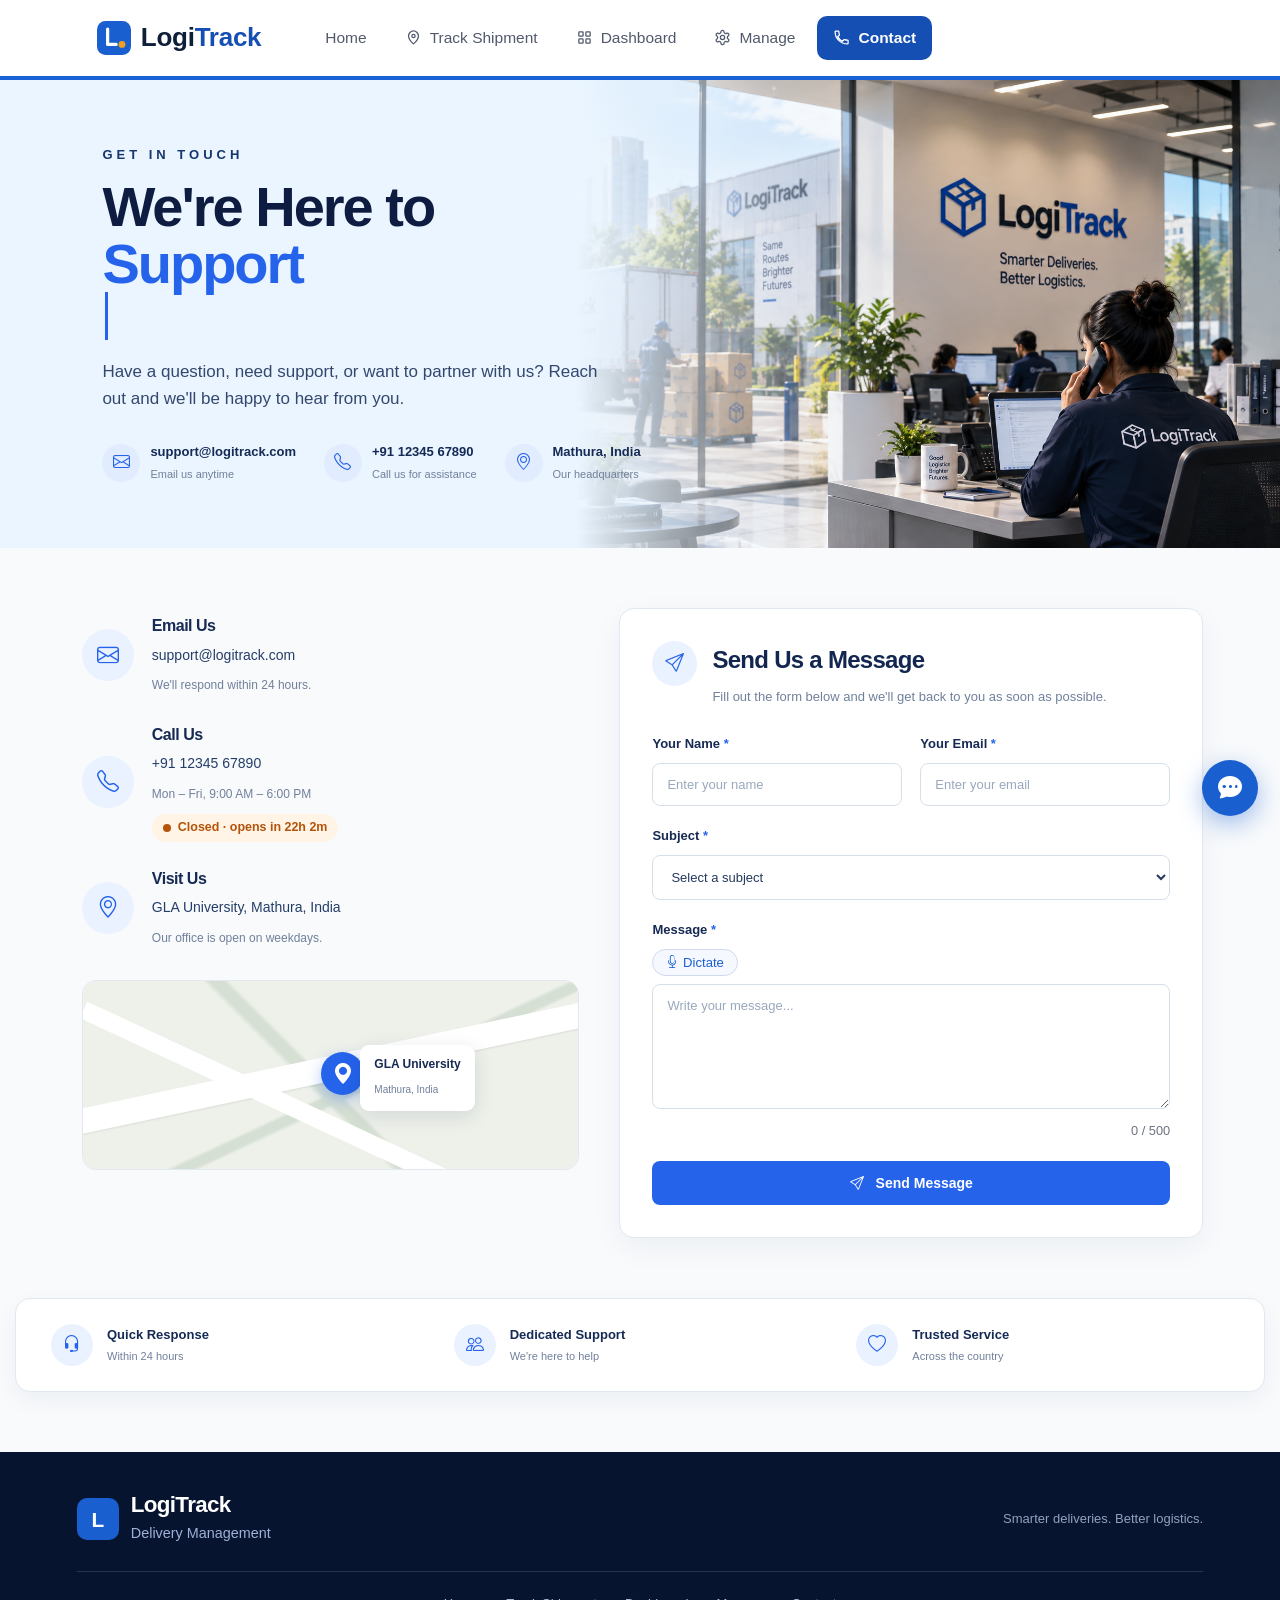
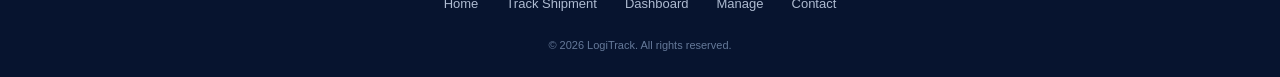
==== commit 23b36822: "Add JS enhancements and chatbot to contact page" ====
--- a/contact.html
+++ b/contact.html
@@ -2,21 +2,12 @@
 <html lang="en">
 
 <head>
-
     <meta charset="UTF-8">
-
-    <meta
-        name="viewport"
-        content="width=device-width, initial-scale=1.0"
-    >
-
+    <meta name="viewport" content="width=device-width, initial-scale=1.0">
     <title>Contact Us | LogiTrack</title>
 
     <!-- Bootstrap Icons -->
-    <link
-        rel="stylesheet"
-        href="https://cdn.jsdelivr.net/npm/bootstrap-icons@1.11.3/font/bootstrap-icons.min.css"
-    >
+    <link rel="stylesheet" href="https://cdn.jsdelivr.net/npm/bootstrap-icons@1.11.3/font/bootstrap-icons.min.css">
 
     <!-- Shared Website CSS -->
     <link rel="stylesheet" href="style.css">
@@ -24,87 +15,115 @@
     <!-- Contact Page CSS -->
     <link rel="stylesheet" href="css/contact.css">
 
+    <!-- Extra styles needed by the JavaScript -->
+    <style>
+        .field-error { display: block; color: #d93025; margin-top: 6px; font-size: .85rem; }
+        input.invalid, select.invalid, textarea.invalid { border-color: #d93025 !important; }
+        .char-counter { display: block; text-align: right; color: #6b7280; margin-top: 4px; font-size: .8rem; }
+
+        .form-status { margin-bottom: 14px; border-radius: 8px; font-size: .95rem; }
+        .form-status.success { padding: 12px 14px; background: #e6f4ea; color: #137333; }
+        .form-status.error { padding: 12px 14px; background: #fdecea; color: #b3261e; }
+
+        /* Active link: white text so it stays readable on the blue button */
+        .nav a.active,
+        .nav a.active:hover { color: #fff !important; }
+
+        /* Footer logo fix: visible text and styled "L" icon on the dark footer */
+        .contact-footer .footer-logo { display: flex; align-items: center; gap: 12px; }
+        .contact-footer .footer-logo h2 { color: #fff; margin: 0; font-size: 1.4rem; line-height: 1.2; }
+        .contact-footer .footer-logo span { color: #9db2d6; font-size: .9rem; }
+        .contact-footer .footer-logo .logo-icon {
+            width: 42px; height: 42px; border-radius: 10px; flex-shrink: 0;
+            background: #1a5fd0; color: #fff; font-weight: 700; font-size: 1.3rem;
+            display: grid; place-items: center;
+        }
+
+        .send-button:disabled { opacity: .7; cursor: not-allowed; }
+
+        .copy-toast {
+            position: fixed; left: 50%; bottom: 28px; transform: translateX(-50%);
+            background: #1f2937; color: #fff; padding: 10px 18px; border-radius: 8px;
+            font-size: .9rem; z-index: 999; opacity: 0; pointer-events: none;
+            transition: opacity .2s;
+        }
+        .copy-toast.show { opacity: 1; }
+
+        @media (max-width: 768px) {
+            .nav { display: none; }
+            .nav.open { display: flex; flex-direction: column; }
+        }
+    </style>
 </head>
 
 
 <body>
 
-
     <!-- ================= NAVBAR ================= -->
 
     <header class="site-header">
-    <div class="header-inner">
-        <a href="index.html" class="logo" aria-label="LogiTrack home">
-            <svg class="logo-mark" viewBox="0 0 32 32" aria-hidden="true">
-                <rect width="32" height="32" rx="8" fill="#1a5fd0"/>
-                <path d="M10 7.5v14.5h8" fill="none" stroke="#fff" stroke-width="3" stroke-linecap="round" stroke-linejoin="round"/>
-                <circle cx="23.5" cy="22" r="3.2" fill="#f0a020"/>
-            </svg>
-            <span class="logo-word">Logi<b>Track</b></span>
-        </a>
-
-        <nav class="nav" id="main-nav" aria-label="Main">
-            <a href="index.html">Home</a>
-
-            <a href="tracking.html">
-                <svg class="nav-icon" viewBox="0 0 24 24" aria-hidden="true">
-                    <path d="M12 21s7-6.1 7-11.2A7 7 0 0 0 5 9.8C5 14.9 12 21 12 21Z"/>
-                    <circle cx="12" cy="9.8" r="2.3"/>
+        <div class="header-inner">
+            <a href="index.html" class="logo" aria-label="LogiTrack home">
+                <svg class="logo-mark" viewBox="0 0 32 32" aria-hidden="true">
+                    <rect width="32" height="32" rx="8" fill="#1a5fd0"/>
+                    <path d="M10 7.5v14.5h8" fill="none" stroke="#fff" stroke-width="3" stroke-linecap="round" stroke-linejoin="round"/>
+                    <circle cx="23.5" cy="22" r="3.2" fill="#f0a020"/>
                 </svg>
-                Track Shipment
+                <span class="logo-word">Logi<b>Track</b></span>
             </a>
 
-            <!-- Dashboard -->
-            <a href="dashboard.html">
-                <svg class="nav-icon" viewBox="0 0 24 24" aria-hidden="true">
-                    <rect x="4" y="4" width="6" height="6" rx="1"/>
-                    <rect x="14" y="4" width="6" height="6" rx="1"/>
-                    <rect x="4" y="14" width="6" height="6" rx="1"/>
-                    <rect x="14" y="14" width="6" height="6" rx="1"/>
-                </svg>
-                Dashboard
-            </a>
-
-            <a href="manage.html">
-                <svg class="nav-icon" viewBox="0 0 24 24" aria-hidden="true">
-                    <path d="M12.22 2h-.44a2 2 0 0 0-2 2v.18a2 2 0 0 1-1 1.73l-.43.25a2 2 0 0 1-2 0l-.15-.08a2 2 0 0 0-2.73.73l-.22.38a2 2 0 0 0 .73 2.73l.15.09a2 2 0 0 1 1 1.74v.5a2 2 0 0 1-1 1.74l-.15.09a2 2 0 0 0-.73 2.73l.22.38a2 2 0 0 0 2.73.73l.15-.08a2 2 0 0 1 2 0l.43.25a2 2 0 0 1 1 1.73V20a2 2 0 0 0 2 2h.44a2 2 0 0 0 2-2v-.18a2 2 0 0 1 1-1.73l.43-.25a2 2 0 0 1 2 0l.15.08a2 2 0 0 0 2.73-.73l.22-.38a2 2 0 0 0-.73-2.73l-.15-.09a2 2 0 0 1-1-1.74v-.5a2 2 0 0 1 1-1.74l.15-.09a2 2 0 0 0 .73-2.73l-.22-.38a2 2 0 0 0-2.73-.73l-.15.08a2 2 0 0 1-2 0l-.43-.25a2 2 0 0 1-1-1.73V4a2 2 0 0 0-2-2z"/>
-                    <circle cx="12" cy="12" r="3"/>
-                </svg>
-                Manage
-            </a>
-
-            <a href="contact.html">
-                <svg class="nav-icon" viewBox="0 0 24 24" aria-hidden="true">
-                    <path d="M6.6 10.8a15.7 15.7 0 0 0 6.6 6.6l2.2-2.2a1 1 0 0 1 1.1-.2c1.2.5 2.5.7 3.8.7a1 1 0 0 1 1 1V20a1 1 0 0 1-1 1C10.6 21 3 13.4 3 4a1 1 0 0 1 1-1h3.3a1 1 0 0 1 1 1c0 1.3.2 2.6.7 3.8a1 1 0 0 1-.2 1.1L6.6 10.8Z"/>
-                </svg>
-                Contact
-            </a>
-        </nav>
-
-        <button class="menu-toggle" type="button" aria-label="Open navigation" aria-expanded="false" aria-controls="main-nav">
-            <span></span><span></span><span></span>
-        </button>
-    </div>
-</header>
-
+            <nav class="nav" id="main-nav" aria-label="Main">
+                <a href="index.html">Home</a>
+
+                <a href="tracking.html">
+                    <svg class="nav-icon" viewBox="0 0 24 24" aria-hidden="true">
+                        <path d="M12 21s7-6.1 7-11.2A7 7 0 0 0 5 9.8C5 14.9 12 21 12 21Z"/>
+                        <circle cx="12" cy="9.8" r="2.3"/>
+                    </svg>
+                    Track Shipment
+                </a>
+
+                <a href="dashboard.html">
+                    <svg class="nav-icon" viewBox="0 0 24 24" aria-hidden="true">
+                        <rect x="4" y="4" width="6" height="6" rx="1"/>
+                        <rect x="14" y="4" width="6" height="6" rx="1"/>
+                        <rect x="4" y="14" width="6" height="6" rx="1"/>
+                        <rect x="14" y="14" width="6" height="6" rx="1"/>
+                    </svg>
+                    Dashboard
+                </a>
+
+                <a href="manage.html">
+                    <svg class="nav-icon" viewBox="0 0 24 24" aria-hidden="true">
+                        <path d="M12.22 2h-.44a2 2 0 0 0-2 2v.18a2 2 0 0 1-1 1.73l-.43.25a2 2 0 0 1-2 0l-.15-.08a2 2 0 0 0-2.73.73l-.22.38a2 2 0 0 0 .73 2.73l.15.09a2 2 0 0 1 1 1.74v.5a2 2 0 0 1-1 1.74l-.15.09a2 2 0 0 0-.73 2.73l.22.38a2 2 0 0 0 2.73.73l.15-.08a2 2 0 0 1 2 0l.43.25a2 2 0 0 1 1 1.73V20a2 2 0 0 0 2 2h.44a2 2 0 0 0 2-2v-.18a2 2 0 0 1 1-1.73l.43-.25a2 2 0 0 1 2 0l.15.08a2 2 0 0 0 2.73-.73l.22-.38a2 2 0 0 0-.73-2.73l-.15-.09a2 2 0 0 1-1-1.74v-.5a2 2 0 0 1 1-1.74l.15-.09a2 2 0 0 0 .73-2.73l-.22-.38a2 2 0 0 0-2.73-.73l-.15.08a2 2 0 0 1-2 0l-.43-.25a2 2 0 0 1-1-1.73V4a2 2 0 0 0-2-2z"/>
+                        <circle cx="12" cy="12" r="3"/>
+                    </svg>
+                    Manage
+                </a>
+
+                <a href="contact.html">
+                    <svg class="nav-icon" viewBox="0 0 24 24" aria-hidden="true">
+                        <path d="M6.6 10.8a15.7 15.7 0 0 0 6.6 6.6l2.2-2.2a1 1 0 0 1 1.1-.2c1.2.5 2.5.7 3.8.7a1 1 0 0 1 1 1V20a1 1 0 0 1-1 1C10.6 21 3 13.4 3 4a1 1 0 0 1 1-1h3.3a1 1 0 0 1 1 1c0 1.3.2 2.6.7 3.8a1 1 0 0 1-.2 1.1L6.6 10.8Z"/>
+                    </svg>
+                    Contact
+                </a>
+            </nav>
+
+            <button class="menu-toggle" type="button" aria-label="Open navigation" aria-expanded="false" aria-controls="main-nav">
+                <span></span><span></span><span></span>
+            </button>
+        </div>
+    </header>
 
 
     <!-- ================= HERO SECTION ================= -->
 
     <section class="contact-hero">
-
         <div class="contact-hero-content">
 
-            <span class="hero-small-title">
-                GET IN TOUCH
-            </span>
-
-
-            <h1>
-                We're Here to
-                <span>Help</span>
-            </h1>
-
+            <span class="hero-small-title">GET IN TOUCH</span>
+
+            <h1>We're Here to <span>Help</span></h1>
 
             <p>
                 Have a question, need support, or want to
@@ -112,546 +131,1044 @@
                 to hear from you.
             </p>
 
-
             <!-- Quick Contact -->
-
             <div class="quick-contact">
 
-
                 <div class="quick-item">
-
-                    <div class="quick-icon">
-                        <i class="bi bi-envelope"></i>
+                    <div class="quick-icon"><i class="bi bi-envelope"></i></div>
+                    <div>
+                        <strong><a href="mailto:support@logitrack.com" style="color:inherit;text-decoration:none;">support@logitrack.com</a></strong>
+                        <small>Email us anytime</small>
                     </div>
-
+                </div>
+
+                <div class="quick-item">
+                    <div class="quick-icon"><i class="bi bi-telephone"></i></div>
                     <div>
-
-                        <strong>
-                            support@logitrack.com
-                        </strong>
-
-                        <small>
-                            Email us anytime
-                        </small>
-
+                        <strong><a href="tel:+911234567890" style="color:inherit;text-decoration:none;">+91 12345 67890</a></strong>
+                        <small>Call us for assistance</small>
                     </div>
-
                 </div>
 
-
-
                 <div class="quick-item">
-
-                    <div class="quick-icon">
-                        <i class="bi bi-telephone"></i>
+                    <div class="quick-icon"><i class="bi bi-geo-alt"></i></div>
+                    <div>
+                        <strong>Mathura, India</strong>
+                        <small>Our headquarters</small>
                     </div>
-
+                </div>
+
+            </div>
+        </div>
+    </section>
+
+
+    <!-- ================= CONTACT SECTION ================= -->
+
+    <section class="contact-section">
+        <div class="contact-wrapper">
+
+            <!-- ========== LEFT SIDE ========== -->
+            <div class="contact-information">
+
+                <!-- EMAIL -->
+                <div class="info-card">
+                    <div class="info-icon"><i class="bi bi-envelope"></i></div>
                     <div>
-
-                        <strong>
-                            +91 12345 67890
-                        </strong>
-
-                        <small>
-                            Call us for assistance
-                        </small>
-
+                        <h3>Email Us</h3>
+                        <p><a href="mailto:support@logitrack.com" style="color:inherit;text-decoration:none;">support@logitrack.com</a></p>
+                        <span>We'll respond within 24 hours.</span>
                     </div>
-
                 </div>
 
-
-
-                <div class="quick-item">
-
-                    <div class="quick-icon">
-                        <i class="bi bi-geo-alt"></i>
+                <!-- PHONE -->
+                <div class="info-card">
+                    <div class="info-icon"><i class="bi bi-telephone"></i></div>
+                    <div>
+                        <h3>Call Us</h3>
+                        <p><a href="tel:+911234567890" style="color:inherit;text-decoration:none;">+91 12345 67890</a></p>
+                        <span>Mon &ndash; Fri, 9:00 AM &ndash; 6:00 PM</span>
                     </div>
-
+                </div>
+
+                <!-- ADDRESS -->
+                <div class="info-card">
+                    <div class="info-icon"><i class="bi bi-geo-alt"></i></div>
                     <div>
-
-                        <strong>
-                            Mathura, India
-                        </strong>
-
-                        <small>
-                            Our headquarters
-                        </small>
-
+                        <h3>Visit Us</h3>
+                        <p>GLA University, Mathura, India</p>
+                        <span>Our office is open on weekdays.</span>
                     </div>
-
                 </div>
 
+                <!-- ========== MAP ========== -->
+                <div class="map-box">
+                    <div class="map-background">
+                        <div class="map-road road-one"></div>
+                        <div class="map-road road-two"></div>
+                        <div class="map-road road-three"></div>
+
+                        <div class="map-pin">
+                            <i class="bi bi-geo-alt-fill"></i>
+                        </div>
+
+                        <div class="map-label">
+                            <strong>GLA University</strong>
+                            <span>Mathura, India</span>
+                        </div>
+                    </div>
+                </div>
 
             </div>
 
-        </div>
-
-    </section>
-
-
-
-    <!-- ================= CONTACT SECTION ================= -->
-
-    <section class="contact-section">
-
-        <div class="contact-wrapper">
-
-
-            <!-- ========== LEFT SIDE ========== -->
-
-            <div class="contact-information">
-
-
-                <!-- EMAIL -->
-
-                <div class="info-card">
-
-                    <div class="info-icon">
-                        <i class="bi bi-envelope"></i>
-                    </div>
-
+
+            <!-- ========== RIGHT SIDE FORM ========== -->
+            <div class="contact-form-card">
+
+                <div class="form-heading">
+                    <div class="form-icon"><i class="bi bi-send"></i></div>
                     <div>
-
-                        <h3>
-                            Email Us
-                        </h3>
-
-                        <p>
-                            support@logitrack.com
-                        </p>
-
-                        <span>
-                            We'll respond within 24 hours.
-                        </span>
-
-                    </div>
-
-                </div>
-
-
-
-                <!-- PHONE -->
-
-                <div class="info-card">
-
-                    <div class="info-icon">
-                        <i class="bi bi-telephone"></i>
-                    </div>
-
-                    <div>
-
-                        <h3>
-                            Call Us
-                        </h3>
-
-                        <p>
-                            +91 12345 67890
-                        </p>
-
-                        <span>
-                            Mon â€“ Fri, 9:00 AM â€“ 6:00 PM
-                        </span>
-
-                    </div>
-
-                </div>
-
-
-
-                <!-- ADDRESS -->
-
-                <div class="info-card">
-
-                    <div class="info-icon">
-                        <i class="bi bi-geo-alt"></i>
-                    </div>
-
-                    <div>
-
-                        <h3>
-                            Visit Us
-                        </h3>
-
-                        <p>
-                            GLA University, Mathura, India
-                        </p>
-
-                        <span>
-                            Our office is open on weekdays.
-                        </span>
-
-                    </div>
-
-                </div>
-
-
-
-                <!-- ========== MAP ========== -->
-
-                <div class="map-box">
-
-                    <div class="map-background">
-
-                        <div class="map-road road-one"></div>
-
-                        <div class="map-road road-two"></div>
-
-                        <div class="map-road road-three"></div>
-
-
-                        <div class="map-pin">
-
-                            <i class="bi bi-geo-alt-fill"></i>
-
-                        </div>
-
-
-                        <div class="map-label">
-
-                            <strong>
-                                GLA University
-                            </strong>
-
-                            <span>
-                                Mathura, India
-                            </span>
-
-                        </div>
-
-                    </div>
-
-                </div>
-
-            </div>
-
-
-
-            <!-- ========== RIGHT SIDE FORM ========== -->
-
-            <div class="contact-form-card">
-
-
-                <div class="form-heading">
-
-                    <div class="form-icon">
-
-                        <i class="bi bi-send"></i>
-
-                    </div>
-
-
-                    <div>
-
-                        <h2>
-                            Send Us a Message
-                        </h2>
-
+                        <h2>Send Us a Message</h2>
                         <p>
                             Fill out the form below and we'll
                             get back to you as soon as possible.
                         </p>
-
                     </div>
-
                 </div>
 
-
-
-                <form>
-
+                <form id="contact-form" novalidate>
 
                     <!-- NAME + EMAIL -->
-
                     <div class="form-row">
 
-
                         <div class="form-group">
-
-                            <label for="name">
-
-                                Your Name
-                                <span>*</span>
-
-                            </label>
-
-
-                            <input
-                                type="text"
-                                id="name"
-                                placeholder="Enter your name"
-                                required
-                            >
-
+                            <label for="name">Your Name <span>*</span></label>
+                            <input type="text" id="name" name="name" placeholder="Enter your name" autocomplete="name" required>
                         </div>
 
-
-
                         <div class="form-group">
-
-                            <label for="email">
-
-                                Your Email
-                                <span>*</span>
-
-                            </label>
-
-
-                            <input
-                                type="email"
-                                id="email"
-                                placeholder="Enter your email"
-                                required
-                            >
-
+                            <label for="email">Your Email <span>*</span></label>
+                            <input type="email" id="email" name="email" placeholder="Enter your email" autocomplete="email" required>
                         </div>
 
-
                     </div>
 
-
-
                     <!-- SUBJECT -->
-
                     <div class="form-group">
-
-                        <label for="subject">
-
-                            Subject
-                            <span>*</span>
-
-                        </label>
-
-
-                        <select
-                            id="subject"
-                            required
-                        >
-
-                            <option value="">
-                                Select a subject
-                            </option>
-
-                            <option>
-                                Shipment Support
-                            </option>
-
-                            <option>
-                                Delivery Issue
-                            </option>
-
-                            <option>
-                                Business Enquiry
-                            </option>
-
-                            <option>
-                                Technical Support
-                            </option>
-
-                            <option>
-                                Other
-                            </option>
-
+                        <label for="subject">Subject <span>*</span></label>
+                        <select id="subject" name="subject" required>
+                            <option value="">Select a subject</option>
+                            <option>Shipment Support</option>
+                            <option>Delivery Issue</option>
+                            <option>Business Enquiry</option>
+                            <option>Technical Support</option>
+                            <option>Other</option>
                         </select>
-
                     </div>
 
-
-
                     <!-- MESSAGE -->
-
                     <div class="form-group">
-
-                        <label for="message">
-
-                            Message
-                            <span>*</span>
-
-                        </label>
-
-
-                        <textarea
-                            id="message"
-                            rows="6"
-                            placeholder="Write your message..."
-                            required
-                        ></textarea>
-
+                        <label for="message">Message <span>*</span></label>
+                        <textarea id="message" name="message" rows="6" maxlength="500" placeholder="Write your message..." required></textarea>
                     </div>
 
-
+                    <!-- STATUS MESSAGE -->
+                    <div id="form-status" class="form-status" role="status" aria-live="polite"></div>
 
                     <!-- SUBMIT -->
-
-                    <button
-                        type="submit"
-                        class="send-button"
-                    >
-
+                    <button type="submit" class="send-button">
                         <i class="bi bi-send"></i>
-
                         Send Message
-
                     </button>
 
-
                 </form>
-
             </div>
 
         </div>
-
     </section>
 
 
-
     <!-- ================= SUPPORT STRIP ================= -->
 
     <section class="support-strip">
 
-
         <div class="support-item">
-
-            <div class="support-icon">
-                <i class="bi bi-headset"></i>
+            <div class="support-icon"><i class="bi bi-headset"></i></div>
+            <div>
+                <strong>Quick Response</strong>
+                <span>Within 24 hours</span>
             </div>
-
+        </div>
+
+        <div class="support-item">
+            <div class="support-icon"><i class="bi bi-people"></i></div>
             <div>
-
-                <strong>
-                    Quick Response
-                </strong>
-
-                <span>
-                    Within 24 hours
-                </span>
-
+                <strong>Dedicated Support</strong>
+                <span>We're here to help</span>
             </div>
-
         </div>
 
-
-
         <div class="support-item">
-
-            <div class="support-icon">
-                <i class="bi bi-people"></i>
+            <div class="support-icon"><i class="bi bi-heart"></i></div>
+            <div>
+                <strong>Trusted Service</strong>
+                <span>Across the country</span>
             </div>
-
-            <div>
-
-                <strong>
-                    Dedicated Support
-                </strong>
-
-                <span>
-                    We're here to help
-                </span>
-
+        </div>
+
+    </section>
+
+
+    <!-- ================= FOOTER ================= -->
+
+    <footer class="contact-footer">
+
+        <div class="footer-brand">
+            <div class="footer-logo">
+                <div class="logo-icon">L</div>
+                <div>
+                    <h2>LogiTrack</h2>
+                    <span>Delivery Management</span>
+                </div>
             </div>
-
+            <p>Smarter deliveries. Better logistics.</p>
         </div>
 
-
-
-        <div class="support-item">
-
-            <div class="support-icon">
-                <i class="bi bi-heart"></i>
-            </div>
-
-            <div>
-
-                <strong>
-                    Trusted Service
-                </strong>
-
-                <span>
-                    Across the country
-                </span>
-
-            </div>
-
+        <div class="footer-links">
+            <a href="index.html">Home</a>
+            <a href="tracking.html">Track Shipment</a>
+            <a href="dashboard.html">Dashboard</a>
+            <a href="manage.html">Manage</a>
+            <a href="contact.html">Contact</a>
         </div>
 
-
-    </section>
-
-
-
-    <!-- ================= FOOTER ================= -->
-
-    <footer class="contact-footer">
-
-
-        <div class="footer-brand">
-
-
-            <div class="footer-logo">
-
-                <div class="logo-icon">
-                    L
-                </div>
-
-
-                <div>
-
-                    <h2>
-                        LogiTrack
-                    </h2>
-
-                    <span>
-                        Delivery Management
-                    </span>
-
-                </div>
-
-            </div>
-
-
-            <p>
-                Smarter deliveries. Better logistics.
-            </p>
-
-
-        </div>
-
-
-
-        <div class="footer-links">
-
-            <a href="index.html">
-                Home
-            </a>
-
-            <a href="tracking.html">
-                Track Shipment
-            </a>
-
-            <a href="dashboard.html">
-                Dashboard
-            </a>
-
-            <a href="manage.html">
-                Manage
-            </a>
-
-            <a href="contact.html">
-                Contact
-            </a>
-
-        </div>
-
-
-
-        <p class="copyright">
-            Â© 2026 LogiTrack. All rights reserved.
-        </p>
-
+        <p class="copyright">&copy; 2026 LogiTrack. All rights reserved.</p>
 
     </footer>
 
-
+    <!-- Copy toast -->
+    <div class="copy-toast" id="copy-toast" role="status" aria-live="polite"></div>
+
+
+    <!-- ================= JAVASCRIPT ================= -->
+    <!-- ================= JAVASCRIPT ================= -->
+<script>
+document.addEventListener('DOMContentLoaded', function () {
+  'use strict';
+
+  var $ = function (s, c) { return (c || document).querySelector(s); };
+  var $$ = function (s, c) { return Array.prototype.slice.call((c || document).querySelectorAll(s)); };
+  function safe(fn) { try { return fn(); } catch (e) { return null; } }
+  function fire(el, type) { el.dispatchEvent(new Event(type, { bubbles: true })); }
+  var reduced = window.matchMedia && matchMedia('(prefers-reduced-motion: reduce)').matches;
+
+  var toggle = $('.menu-toggle'), nav = $('#main-nav');
+  var form = $('#contact-form'), statusBox = $('#form-status');
+  var submitBtn = $('.send-button', form);
+  var messageField = form.elements['message'];
+  var subjectField = form.elements['subject'];
+  var emailField = form.elements['email'];
+  var toastEl = $('#copy-toast'), toastTimer;
+
+  function toast(t) {
+    toastEl.textContent = t;
+    toastEl.classList.add('show');
+    clearTimeout(toastTimer);
+    toastTimer = setTimeout(function () { toastEl.classList.remove('show'); }, 2000);
+  }
+
+  /* ---------- INJECTED CSS FOR NEW FEATURES ---------- */
+  var st = document.createElement('style');
+  st.textContent =
+    '.rv{opacity:0;transform:translateY(26px);transition:opacity .7s ease,transform .7s ease}' +
+    '.rv.rv-in{opacity:1;transform:none}' +
+    '.site-header{transition:box-shadow .3s}.site-header.scrolled{box-shadow:0 6px 24px rgba(15,30,60,.12)}' +
+    '.type-caret{display:inline-block;width:3px;height:.85em;background:currentColor;margin-left:3px;vertical-align:-.05em;animation:lt-blink 1s steps(1) infinite}' +
+    '@keyframes lt-blink{50%{opacity:0}}' +
+    '.office-badge{display:flex;width:fit-content;align-items:center;gap:7px;margin-top:8px;padding:4px 11px;border-radius:999px;font-size:.78rem;font-weight:600}' +
+    '.office-badge.open{background:#e6f4ea;color:#137333}.office-badge.closed{background:#fff4e5;color:#b45309}' +
+    '.office-badge i{width:8px;height:8px;border-radius:50%;background:currentColor}' +
+    '.office-badge.open i{animation:lt-pulse 1.6s infinite}' +
+    '@keyframes lt-pulse{0%{box-shadow:0 0 0 0 rgba(19,115,51,.5)}100%{box-shadow:0 0 0 8px rgba(19,115,51,0)}}' +
+    '.tools-row{display:flex;flex-wrap:wrap;gap:8px;margin-bottom:8px}' +
+    '.tool-btn{border:1px solid #cfd9ee;background:#f5f8ff;color:#1a5fd0;border-radius:999px;padding:5px 13px;font-size:.82rem;cursor:pointer;font-family:inherit}' +
+    '.tool-btn:hover{background:#e6eeff}.tool-btn.rec{background:#fdecea;color:#b3261e;border-color:#f3b7b2}' +
+    '.hint{display:block;margin-top:6px;font-size:.84rem;color:#6b7280}.hint.warn{color:#b45309}' +
+    '.hint button{border:0;background:none;color:#1a5fd0;font-weight:600;cursor:pointer;padding:0;font:inherit;text-decoration:underline}' +
+    '.char-counter.warn{color:#b45309}.char-counter.max{color:#d93025;font-weight:600}' +
+    '.send-button{position:relative;overflow:hidden}' +
+    '.ripple{position:absolute;border-radius:50%;background:rgba(255,255,255,.45);transform:scale(0);animation:lt-rip .6s linear;pointer-events:none}' +
+    '@keyframes lt-rip{to{transform:scale(4);opacity:0}}' +
+    '.to-top{position:fixed;right:22px;bottom:24px;width:46px;height:46px;border-radius:50%;border:0;cursor:pointer;display:grid;place-items:center;opacity:0;transform:translateY(12px);pointer-events:none;transition:.3s;z-index:900;background:conic-gradient(#1a5fd0 var(--p,0%),#dbe4f5 0)}' +
+    '.to-top::before{content:"";position:absolute;inset:4px;border-radius:50%;background:#fff}' +
+    '.to-top i{position:relative;color:#1a5fd0}.to-top.show{opacity:1;transform:none;pointer-events:auto}' +
+    '.ticket-line{display:block;margin-top:6px;font-weight:600}' +
+    '.ticket-line button{margin-left:8px;border:1px solid currentColor;background:none;color:inherit;border-radius:6px;padding:1px 8px;cursor:pointer;font-size:.8rem}' +
+    '.lt-confetti{position:fixed;inset:0;pointer-events:none;z-index:1000}' +
+    '@media (prefers-reduced-motion:reduce){.rv{opacity:1;transform:none;transition:none}}';
+  document.head.appendChild(st);
+
+
+  /* ---------- 1. MOBILE MENU ---------- */
+  function closeMenu() {
+    nav.classList.remove('open');
+    toggle.setAttribute('aria-expanded', 'false');
+  }
+  toggle.addEventListener('click', function () {
+    toggle.setAttribute('aria-expanded', String(nav.classList.toggle('open')));
+  });
+  $$('a', nav).forEach(function (l) { l.addEventListener('click', closeMenu); });
+  window.addEventListener('resize', function () { if (window.innerWidth > 768) closeMenu(); });
+
+
+  /* ---------- 2. ACTIVE NAV LINK ---------- */
+  var currentPage = location.pathname.split('/').pop() || 'index.html';
+  $$('a', nav).forEach(function (l) {
+    if (l.getAttribute('href') === currentPage) {
+      l.classList.add('active');
+      l.setAttribute('aria-current', 'page');
+    }
+  });
+
+
+  /* ---------- 3. CLICK-TO-COPY ADDRESS + MAP LINK ---------- */
+  var addressCard = $$('.info-card')[2];
+  if (addressCard) {
+    addressCard.style.cursor = 'pointer';
+    addressCard.title = 'Click to copy address';
+    addressCard.addEventListener('click', function () {
+      if (!navigator.clipboard) return;
+      navigator.clipboard.writeText('GLA University, Mathura, India').then(
+        function () { toast('Address copied'); },
+        function () { toast('Could not copy address'); });
+    });
+  }
+  var mapBox = $('.map-box');
+  if (mapBox) {
+    mapBox.style.cursor = 'pointer';
+    mapBox.title = 'Open in Google Maps';
+    mapBox.addEventListener('click', function () {
+      window.open('https://www.google.com/maps/search/?api=1&query=' +
+        encodeURIComponent('GLA University, Mathura'), '_blank', 'noopener');
+    });
+  }
+
+
+  /* ---------- 4. SCROLL-REVEAL ANIMATIONS ---------- */
+  if ('IntersectionObserver' in window && !reduced) {
+    var io = new IntersectionObserver(function (entries) {
+      entries.forEach(function (en) {
+        if (!en.isIntersecting) return;
+        en.target.classList.add('rv-in');
+        io.unobserve(en.target);
+        setTimeout(function () { en.target.style.transitionDelay = ''; }, 1000);
+      });
+    }, { threshold: 0.12 });
+    $$('.info-card, .map-box, .contact-form-card, .support-item, .quick-item').forEach(function (el, i) {
+      el.classList.add('rv');
+      el.style.transitionDelay = (i % 3) * 90 + 'ms';
+      io.observe(el);
+    });
+  }
+
+
+  /* ---------- 5. TYPEWRITER WORD IN HERO TITLE ---------- */
+  var heroWord = $('.contact-hero h1 span');
+  if (heroWord && !reduced) {
+    var words = ['Help', 'Support', 'Guide', 'Assist'], wi = 0, ci = words[0].length, deleting = true;
+    var caret = document.createElement('span');
+    caret.className = 'type-caret';
+    heroWord.insertAdjacentElement('afterend', caret);
+    (function tick() {
+      var delay;
+      if (deleting) {
+        ci--; delay = 55;
+        if (ci <= 0) { deleting = false; wi = (wi + 1) % words.length; delay = 300; }
+      } else {
+        ci++; delay = 110;
+        if (ci >= words[wi].length) { deleting = true; delay = 1800; }
+      }
+      heroWord.textContent = words[wi].slice(0, Math.max(ci, 0)) || '\u00a0';
+      setTimeout(tick, delay);
+    })();
+  }
+
+
+  /* ---------- 6. LIVE OPEN / CLOSED BADGE (India time) ---------- */
+  var phoneSpan = $$('.info-card')[1] && $('span', $$('.info-card')[1]);
+  if (phoneSpan && window.Intl) {
+    var badge = document.createElement('div');
+    phoneSpan.insertAdjacentElement('afterend', badge);
+    var OPEN = 540, CLOSE = 1080;
+    var nowIST = function () {
+      var o = {};
+      new Intl.DateTimeFormat('en-US', { timeZone: 'Asia/Kolkata', weekday: 'short', hour: 'numeric', minute: 'numeric', hour12: false })
+        .formatToParts(new Date()).forEach(function (p) { o[p.type] = p.value; });
+      return { d: ['Sun', 'Mon', 'Tue', 'Wed', 'Thu', 'Fri', 'Sat'].indexOf(o.weekday), m: (+o.hour % 24) * 60 + +o.minute };
+    };
+    var fmt = function (mins) {
+      var d = Math.floor(mins / 1440), h = Math.floor((mins % 1440) / 60), m = mins % 60;
+      return d ? d + 'd ' + h + 'h' : (h ? h + 'h ' : '') + m + 'm';
+    };
+    var minsUntilOpen = function (t) {
+      for (var i = 0; i < 8; i++) {
+        var day = (t.d + i) % 7;
+        if (day >= 1 && day <= 5) {
+          if (i === 0 && t.m < OPEN) return OPEN - t.m;
+          if (i > 0) return i * 1440 - t.m + OPEN;
+        }
+      }
+      return 0;
+    };
+    var renderStatus = function () {
+      var t = nowIST(), isOpen = t.d >= 1 && t.d <= 5 && t.m >= OPEN && t.m < CLOSE;
+      badge.className = 'office-badge ' + (isOpen ? 'open' : 'closed');
+      badge.innerHTML = '<i></i>' + (isOpen
+        ? 'Open now \u00b7 closes in ' + fmt(CLOSE - t.m)
+        : 'Closed \u00b7 opens in ' + fmt(minsUntilOpen(t)));
+    };
+    renderStatus();
+    setInterval(renderStatus, 30000);
+  }
+
+
+  /* ---------- 7. FORM: COUNTER, VALIDATION, SMART FIELDS ---------- */
+  var counter = document.createElement('small');
+  counter.className = 'char-counter';
+  messageField.insertAdjacentElement('afterend', counter);
+
+  var urgentHint = document.createElement('small');
+  urgentHint.className = 'hint warn';
+  urgentHint.style.display = 'none';
+  urgentHint.textContent = '\u26a1 This looks urgent. We will mark it as high priority.';
+  counter.insertAdjacentElement('afterend', urgentHint);
+  var URGENT = /\b(urgent|asap|emergency|immediately|lost|damaged|stolen|missing|broken)\b/i;
+
+  function updateCounter() {
+    var len = messageField.value.length, max = messageField.maxLength;
+    counter.textContent = len + ' / ' + max;
+    counter.classList.toggle('warn', len >= max * 0.9 && len < max * 0.98);
+    counter.classList.toggle('max', len >= max * 0.98);
+    urgentHint.style.display = URGENT.test(messageField.value) ? 'block' : 'none';
+  }
+  messageField.addEventListener('input', updateCounter);
+  updateCounter();
+
+  var rules = {
+    name: function (v) { return v.trim().length < 2 ? 'Enter your name (at least 2 characters).' : ''; },
+    email: function (v) { return /^[^\s@]+@[^\s@]+\.[^\s@]{2,}$/.test(v.trim()) ? '' : 'Enter a valid email address.'; },
+    subject: function (v) { return v === '' ? 'Select a subject.' : ''; },
+    message: function (v) { return v.trim().length < 10 ? 'Write at least 10 characters.' : ''; }
+  };
+
+  function showError(field, msg) {
+    var group = field.closest('.form-group'), err = $('.field-error', group);
+    if (!err) { err = document.createElement('small'); err.className = 'field-error'; group.appendChild(err); }
+    err.textContent = msg;
+    field.classList.toggle('invalid', !!msg);
+    field.setAttribute('aria-invalid', msg ? 'true' : 'false');
+  }
+  function validateField(field) {
+    var msg = rules[field.name](field.value);
+    showError(field, msg);
+    return !msg;
+  }
+  Object.keys(rules).forEach(function (name) {
+    var field = form.elements[name];
+    field.addEventListener('blur', function () { validateField(field); });
+    ['input', 'change'].forEach(function (ev) {
+      field.addEventListener(ev, function () { if (field.classList.contains('invalid')) validateField(field); });
+    });
+  });
+  function setStatus(type, text) {
+    statusBox.className = 'form-status ' + type;
+    statusBox.textContent = text;
+  }
+
+  // Tracking ID field: only shown for shipment-related subjects
+  var trackGroup = document.createElement('div');
+  trackGroup.className = 'form-group';
+  trackGroup.style.display = 'none';
+  trackGroup.innerHTML =
+    '<label for="tracking">Tracking ID <small style="font-weight:400;color:#6b7280">(optional)</small></label>' +
+    '<input type="text" id="tracking" name="tracking" placeholder="e.g. LT-20260123" autocomplete="off" maxlength="24">';
+  subjectField.closest('.form-group').insertAdjacentElement('afterend', trackGroup);
+  var tracking = $('#tracking');
+  var TRACK_RE = /^[A-Z0-9-]{6,24}$/;
+  function trackingVisible() { return trackGroup.style.display !== 'none'; }
+  tracking.addEventListener('input', function () {
+    tracking.value = tracking.value.toUpperCase().replace(/[^A-Z0-9-]/g, '');
+    if (tracking.classList.contains('invalid') && TRACK_RE.test(tracking.value)) showError(tracking, '');
+  });
+
+  // Message templates + voice dictation
+  var templates = {
+    'Shipment Support': 'Hi LogiTrack team, I need an update on my shipment. It was booked on ___ and has not moved for ___ days. Please check its current status.',
+    'Delivery Issue': 'Hello, my delivery was due on ___ but I have not received it. Please look into it and let me know what went wrong.',
+    'Business Enquiry': 'Hello, I am interested in partnering with LogiTrack for ___. Please share your service details and pricing.',
+    'Technical Support': 'Hi, I am facing a problem on the website: ___. It happens when I ___.'
+  };
+  var row = document.createElement('div');
+  row.className = 'tools-row';
+  messageField.insertAdjacentElement('beforebegin', row);
+
+  var tplBtn = document.createElement('button');
+  tplBtn.type = 'button';
+  tplBtn.className = 'tool-btn';
+  tplBtn.style.display = 'none';
+  tplBtn.innerHTML = '<i class="bi bi-magic"></i> Insert template';
+  row.appendChild(tplBtn);
+  tplBtn.addEventListener('click', function () {
+    var t = templates[subjectField.value];
+    if (!t) return;
+    var cur = messageField.value.trim(), start = cur ? cur.length + 2 : 0;
+    messageField.value = ((cur ? cur + '\n\n' : '') + t).slice(0, messageField.maxLength);
+    fire(messageField, 'input');
+    messageField.focus();
+    var i = messageField.value.indexOf('___', start);
+    if (i > -1) messageField.setSelectionRange(i, i + 3);
+  });
+
+  var SR = window.SpeechRecognition || window.webkitSpeechRecognition;
+  if (SR) {
+    var mic = document.createElement('button');
+    mic.type = 'button';
+    mic.className = 'tool-btn';
+    mic.innerHTML = '<i class="bi bi-mic"></i> Dictate';
+    row.appendChild(mic);
+    var rec = new SR(), listening = false;
+    rec.lang = 'en-IN';
+    rec.continuous = true;
+    rec.interimResults = false;
+    mic.addEventListener('click', function () {
+      if (listening) { rec.stop(); return; }
+      try { rec.start(); } catch (e) {}
+    });
+    rec.onstart = function () { listening = true; mic.classList.add('rec'); mic.innerHTML = '<i class="bi bi-stop-circle"></i> Stop'; };
+    rec.onend = function () { listening = false; mic.classList.remove('rec'); mic.innerHTML = '<i class="bi bi-mic"></i> Dictate'; };
+    rec.onerror = function () { toast('Microphone not available'); };
+    rec.onresult = function (ev) {
+      var txt = '';
+      for (var i = ev.resultIndex; i < ev.results.length; i++) {
+        if (ev.results[i].isFinal) txt += ev.results[i][0].transcript;
+      }
+      if (txt) {
+        messageField.value = (messageField.value + ' ' + txt).trim().slice(0, messageField.maxLength);
+        fire(messageField, 'input');
+      }
+    };
+  }
+
+  function syncSubject() {
+    var v = subjectField.value;
+    trackGroup.style.display = (v === 'Shipment Support' || v === 'Delivery Issue') ? '' : 'none';
+    tplBtn.style.display = templates[v] ? '' : 'none';
+    if (!trackingVisible()) showError(tracking, '');
+  }
+  subjectField.addEventListener('change', syncSubject);
+
+  // Email typo suggestion + name tidy-up
+  var emailHint = document.createElement('small');
+  emailHint.className = 'hint';
+  emailHint.style.display = 'none';
+  emailField.closest('.form-group').appendChild(emailHint);
+  var typos = {
+    'gmial.com': 'gmail.com', 'gmai.com': 'gmail.com', 'gmal.com': 'gmail.com', 'gamil.com': 'gmail.com',
+    'gmail.con': 'gmail.com', 'gmail.co': 'gmail.com', 'hotmial.com': 'hotmail.com', 'hotmal.com': 'hotmail.com',
+    'yaho.com': 'yahoo.com', 'yahooo.com': 'yahoo.com', 'outlok.com': 'outlook.com'
+  };
+  emailField.addEventListener('blur', function () {
+    var v = emailField.value.trim(), at = v.lastIndexOf('@');
+    var fix = at > 0 && typos[v.slice(at + 1).toLowerCase()];
+    if (!fix) { emailHint.style.display = 'none'; return; }
+    var suggestion = v.slice(0, at + 1) + fix;
+    var b = document.createElement('button');
+    b.type = 'button';
+    b.textContent = suggestion;
+    b.addEventListener('click', function () {
+      emailField.value = suggestion;
+      emailHint.style.display = 'none';
+      fire(emailField, 'input');
+    });
+    emailHint.textContent = 'Did you mean ';
+    emailHint.appendChild(b);
+    emailHint.appendChild(document.createTextNode('?'));
+    emailHint.style.display = 'block';
+  });
+  form.elements['name'].addEventListener('blur', function (e) {
+    var f = e.target;
+    if (f.value && f.value === f.value.toLowerCase()) {
+      f.value = f.value.replace(/\b\w/g, function (c) { return c.toUpperCase(); });
+    }
+  });
+
+
+  /* ---------- 8. DRAFT AUTOSAVE ---------- */
+  var DRAFT_KEY = 'logitrack_draft', FIELDS = ['name', 'email', 'subject', 'message', 'tracking'], saveT;
+  function saveDraft() {
+    clearTimeout(saveT);
+    saveT = setTimeout(function () {
+      safe(function () {
+        var d = {}, any = false;
+        FIELDS.forEach(function (n) { d[n] = form.elements[n].value; if (d[n]) any = true; });
+        if (any) localStorage.setItem(DRAFT_KEY, JSON.stringify(d)); else localStorage.removeItem(DRAFT_KEY);
+      });
+    }, 400);
+  }
+  form.addEventListener('input', saveDraft);
+  form.addEventListener('change', saveDraft);
+
+  var draft = safe(function () { return JSON.parse(localStorage.getItem(DRAFT_KEY) || 'null'); });
+  if (draft && FIELDS.some(function (n) { return draft[n]; })) {
+    FIELDS.forEach(function (n) { if (draft[n]) form.elements[n].value = draft[n]; });
+    syncSubject();
+    updateCounter();
+    toast('Draft restored');
+  }
+  form.addEventListener('reset', function () {
+    safe(function () { localStorage.removeItem(DRAFT_KEY); });
+    setTimeout(function () { syncSubject(); updateCounter(); emailHint.style.display = 'none'; }, 0);
+  });
+
+
+  /* ---------- 9. SUBMIT ---------- */
+  var lastSent = 0;
+
+  form.addEventListener('submit', function (e) {
+    e.preventDefault();
+    setStatus('', '');
+
+    var allValid = true;
+    Object.keys(rules).forEach(function (n) { if (!validateField(form.elements[n])) allValid = false; });
+    var tv = trackingVisible() ? tracking.value.trim() : '';
+    if (tv && !TRACK_RE.test(tv)) {
+      showError(tracking, 'Tracking IDs use 6-24 letters, numbers or hyphens.');
+      allValid = false;
+    }
+    if (!allValid) {
+      setStatus('error', 'Fix the highlighted fields and try again.');
+      var bad = $('.invalid', form);
+      if (bad) bad.focus();
+      return;
+    }
+    if (Date.now() - lastSent < 15000) {
+      setStatus('error', 'Please wait a few seconds before sending another message.');
+      return;
+    }
+
+    var msg = messageField.value.trim(), urgent = URGENT.test(msg), tags = [];
+    if (tv) tags.push('[Tracking ID: ' + tv + ']');
+    if (urgent) tags.push('[Priority: HIGH]');
+    var ticket = 'LT-' + Date.now().toString(36).toUpperCase().slice(-6) + Math.random().toString(36).slice(2, 4).toUpperCase();
+
+    var data = {
+      ticket: ticket,
+      name: form.elements['name'].value.trim(),
+      email: emailField.value.trim(),
+      subject: subjectField.value,
+      trackingId: tv,
+      priority: urgent ? 'high' : 'normal',
+      message: (tags.length ? tags.join(' ') + '\n' : '') + msg,
+      sentAt: new Date().toISOString()
+    };
+
+    submitBtn.disabled = true;
+    submitBtn.textContent = 'Sending...';
+
+    sendMessage(data)
+      .then(function () {
+        lastSent = Date.now();
+        setStatus('success', 'Thanks ' + data.name + '! Your message was sent. We will reply within 24 hours.');
+        showTicket(ticket);
+        confetti();
+        form.reset();
+        updateCounter();
+        Object.keys(rules).forEach(function (n) { showError(form.elements[n], ''); });
+      })
+      .catch(function () {
+        setStatus('error', 'Message not sent. Try again, or email support@logitrack.com.');
+      })
+      .finally(function () {
+        submitBtn.disabled = false;
+        submitBtn.innerHTML = '<i class="bi bi-send"></i> Send Message';
+      });
+  });
+
+  /*
+   * sendMessage(data): DEMO MODE saves to localStorage after 1 second.
+   * REAL MODE: replace the body with a fetch to your backend or Formspree:
+   *
+   *   return fetch('https://formspree.io/f/YOUR_FORM_ID', {
+   *     method: 'POST',
+   *     headers: { 'Content-Type': 'application/json', 'Accept': 'application/json' },
+   *     body: JSON.stringify(data)
+   *   }).then(function (res) { if (!res.ok) throw new Error('Request failed'); });
+   */
+  function sendMessage(data) {
+    return new Promise(function (resolve, reject) {
+      setTimeout(function () {
+        try {
+          var saved = JSON.parse(localStorage.getItem('logitrack_messages') || '[]');
+          saved.push(data);
+          localStorage.setItem('logitrack_messages', JSON.stringify(saved));
+          resolve();
+        } catch (err) { reject(err); }
+      }, 1000);
+    });
+  }
+
+  function showTicket(id) {
+    var line = document.createElement('span');
+    line.className = 'ticket-line';
+    line.textContent = 'Ticket ID: ' + id;
+    var copy = document.createElement('button');
+    copy.type = 'button';
+    copy.textContent = 'Copy';
+    copy.addEventListener('click', function () {
+      if (navigator.clipboard) navigator.clipboard.writeText(id).then(function () { toast('Ticket ID copied'); });
+    });
+    line.appendChild(copy);
+    statusBox.appendChild(line);
+  }
+
+  function confetti() {
+    if (reduced) return;
+    var c = document.createElement('canvas');
+    c.className = 'lt-confetti';
+    c.width = window.innerWidth;
+    c.height = window.innerHeight;
+    document.body.appendChild(c);
+    var x = c.getContext('2d'), cols = ['#1a5fd0', '#f0a020', '#34a853', '#ffffff'], ps = [], i;
+    for (i = 0; i < 140; i++) {
+      ps.push({ x: c.width / 2, y: c.height * 0.6, vx: (Math.random() - 0.5) * 16, vy: -Math.random() * 16 - 6,
+        s: Math.random() * 7 + 4, r: Math.random() * 6, vr: (Math.random() - 0.5) * 0.4, c: cols[i % 4] });
+    }
+    var t0 = performance.now();
+    (function frame(t) {
+      var el = t - t0;
+      x.clearRect(0, 0, c.width, c.height);
+      ps.forEach(function (p) {
+        p.vy += 0.35; p.vx *= 0.99; p.x += p.vx; p.y += p.vy; p.r += p.vr;
+        x.save();
+        x.translate(p.x, p.y);
+        x.rotate(p.r);
+        x.globalAlpha = Math.max(0, 1 - el / 2600);
+        x.fillStyle = p.c;
+        x.fillRect(-p.s / 2, -p.s / 2, p.s, p.s * 0.6);
+        x.restore();
+      });
+      if (el < 2600) requestAnimationFrame(frame); else c.remove();
+    })(t0);
+  }
+
+  // Send-button ripple
+  submitBtn.addEventListener('click', function (e) {
+    var r = submitBtn.getBoundingClientRect(), size = Math.max(r.width, r.height);
+    var s = document.createElement('span');
+    s.className = 'ripple';
+    s.style.cssText = 'width:' + size + 'px;height:' + size + 'px;left:' + (e.clientX - r.left - size / 2) + 'px;top:' + (e.clientY - r.top - size / 2) + 'px';
+    submitBtn.appendChild(s);
+    setTimeout(function () { s.remove(); }, 650);
+  });
+
+
+  /* ---------- 10. KEYBOARD SHORTCUTS ---------- */
+  document.addEventListener('keydown', function (e) {
+    var tag = (document.activeElement && document.activeElement.tagName) || '';
+    if (e.key === 'Escape') {
+      closeMenu();
+    } else if ((e.ctrlKey || e.metaKey) && e.key === 'Enter' && form.contains(document.activeElement)) {
+      e.preventDefault();
+      if (form.requestSubmit) form.requestSubmit(); else submitBtn.click();
+    } else if (e.key === '/' && !/input|textarea|select/i.test(tag)) {
+      e.preventDefault();
+      messageField.focus();
+    }
+  });
+
+
+  /* ---------- 11. BACK-TO-TOP (PROGRESS RING) + HEADER SHADOW ---------- */
+  var toTop = document.createElement('button');
+  toTop.type = 'button';
+  toTop.className = 'to-top';
+  toTop.setAttribute('aria-label', 'Back to top');
+  toTop.innerHTML = '<i class="bi bi-arrow-up"></i>';
+  document.body.appendChild(toTop);
+  toTop.addEventListener('click', function () {
+    window.scrollTo({ top: 0, behavior: reduced ? 'auto' : 'smooth' });
+  });
+
+  var header = $('.site-header'), ticking = false;
+  function onScroll() {
+    var y = window.scrollY, h = document.documentElement.scrollHeight - window.innerHeight;
+    toTop.style.setProperty('--p', (h > 0 ? (y / h) * 100 : 0) + '%');
+    toTop.classList.toggle('show', y > 300);
+    if (header) header.classList.toggle('scrolled', y > 10);
+    ticking = false;
+  }
+  window.addEventListener('scroll', function () {
+    if (!ticking) { ticking = true; requestAnimationFrame(onScroll); }
+  }, { passive: true });
+  onScroll();
+
+});
+</script>
+<script>
+(function () {
+  'use strict';
+
+  /* ===== CONFIG ===== */
+  var AI_ENDPOINT = ''; // optional: your own backend URL for real AI replies, e.g. '/api/chat'
+
+  /* ===== CSS ===== */
+  var st = document.createElement('style');
+  st.textContent =
+    '.lb-fab{position:fixed;right:22px;bottom:84px;width:56px;height:56px;border:0;border-radius:50%;background:#1a5fd0;color:#fff;font-size:1.5rem;cursor:pointer;z-index:950;box-shadow:0 8px 24px rgba(26,95,208,.4);display:grid;place-items:center;transition:transform .2s}' +
+    '.lb-fab:hover{transform:scale(1.07)}' +
+    '.lb-nudge{position:fixed;right:88px;bottom:96px;background:#fff;color:#1f2937;padding:8px 14px;border-radius:12px;font-size:.85rem;box-shadow:0 6px 20px rgba(0,0,0,.15);z-index:950;animation:lb-in .4s}' +
+    '.lb-panel{position:fixed;right:22px;bottom:152px;width:340px;max-height:min(520px,calc(100vh - 180px));display:none;flex-direction:column;background:#fff;border-radius:16px;box-shadow:0 16px 48px rgba(15,30,60,.25);overflow:hidden;z-index:950;font-family:inherit}' +
+    '.lb-panel.open{display:flex;animation:lb-in .25s}' +
+    '@keyframes lb-in{from{opacity:0;transform:translateY(12px)}to{opacity:1;transform:none}}' +
+    '.lb-head{background:#1a5fd0;color:#fff;padding:14px 16px;display:flex;justify-content:space-between;align-items:center}' +
+    '.lb-head small{display:block;opacity:.85;font-size:.76rem;margin-top:2px}' +
+    '.lb-x{background:none;border:0;color:#fff;font-size:1.1rem;cursor:pointer}' +
+    '.lb-msgs{flex:1;overflow-y:auto;padding:14px;display:flex;flex-direction:column;gap:8px;background:#fff;min-height:200px}' +
+    '.lb-m{max-width:86%;padding:9px 13px;border-radius:14px;font-size:.9rem;line-height:1.45;white-space:pre-line;color:#1f2937}' +
+    '.lb-m.bot{background:#eef3fc;border-bottom-left-radius:4px;align-self:flex-start}' +
+    '.lb-m.me{background:#1a5fd0;color:#fff;border-bottom-right-radius:4px;align-self:flex-end}' +
+    '.lb-acts{display:flex;flex-wrap:wrap;gap:6px;align-self:flex-start}' +
+    '.lb-act,.lb-chip{border:1px solid #1a5fd0;background:#fff;color:#1a5fd0;border-radius:999px;padding:5px 12px;font-size:.8rem;cursor:pointer;text-decoration:none;font-family:inherit}' +
+    '.lb-act:hover,.lb-chip:hover{background:#1a5fd0;color:#fff}' +
+    '.lb-chips{display:flex;gap:6px;flex-wrap:wrap;padding:0 14px 10px}' +
+    '.lb-dots{display:flex;gap:4px;padding:12px 14px}' +
+    '.lb-dots i{width:7px;height:7px;border-radius:50%;background:#9db2d6;animation:lb-b 1s infinite}' +
+    '.lb-dots i:nth-child(2){animation-delay:.15s}.lb-dots i:nth-child(3){animation-delay:.3s}' +
+    '@keyframes lb-b{0%,60%,100%{transform:none}30%{transform:translateY(-5px)}}' +
+    '.lb-form{display:flex;gap:8px;padding:10px;border-top:1px solid #e5eaf3}' +
+    '.lb-form input{flex:1;border:1px solid #cfd9ee;border-radius:999px;padding:9px 14px;font-size:.9rem;outline:none;font-family:inherit}' +
+    '.lb-form input:focus{border-color:#1a5fd0}' +
+    '.lb-form button{border:0;background:#f0a020;color:#fff;width:40px;height:40px;border-radius:50%;cursor:pointer}' +
+    '@media (max-width:480px){.lb-panel{left:12px;right:12px;width:auto;bottom:150px}}';
+  document.head.appendChild(st);
+
+  /* ===== DOM ===== */
+  var fab = document.createElement('button');
+  fab.className = 'lb-fab';
+  fab.type = 'button';
+  fab.setAttribute('aria-label', 'Open chat assistant');
+  fab.innerHTML = '<i class="bi bi-chat-dots-fill"></i>';
+
+  var panel = document.createElement('section');
+  panel.className = 'lb-panel';
+  panel.setAttribute('role', 'dialog');
+  panel.setAttribute('aria-label', 'LogiTrack assistant');
+  panel.innerHTML =
+    '<div class="lb-head"><div><strong>LogiBot</strong><small>\u25cf Online \u00b7 replies instantly</small></div>' +
+    '<button class="lb-x" type="button" aria-label="Close chat"><i class="bi bi-x-lg"></i></button></div>' +
+    '<div class="lb-msgs" aria-live="polite"></div>' +
+    '<div class="lb-chips"></div>' +
+    '<form class="lb-form"><input type="text" maxlength="200" placeholder="Type your question..." aria-label="Your question" autocomplete="off">' +
+    '<button type="submit" aria-label="Send"><i class="bi bi-send-fill"></i></button></form>';
+  document.body.appendChild(panel);
+  document.body.appendChild(fab);
+
+  var msgs = panel.querySelector('.lb-msgs');
+  var chips = panel.querySelector('.lb-chips');
+  var input = panel.querySelector('input');
+  var history = [], greeted = false, nudge;
+
+  function scroll() { msgs.scrollTop = msgs.scrollHeight; }
+  function copy(t) { if (navigator.clipboard) navigator.clipboard.writeText(t); }
+
+  function add(who, text) {
+    var m = document.createElement('div');
+    m.className = 'lb-m ' + who;
+    m.textContent = text;
+    msgs.appendChild(m);
+    scroll();
+    return m;
+  }
+
+  function render(r) {
+    add('bot', r.text);
+    if (r.actions) {
+      var w = document.createElement('div');
+      w.className = 'lb-acts';
+      r.actions.forEach(function (a) {
+        var el = document.createElement(a.href ? 'a' : 'button');
+        el.className = 'lb-act';
+        el.textContent = a.label;
+        if (a.href) { el.href = a.href; } else { el.type = 'button'; el.addEventListener('click', a.fn); }
+        w.appendChild(el);
+      });
+      msgs.appendChild(w);
+      scroll();
+    }
+  }
+
+  /* ===== OPEN / CLOSE ===== */
+  function openChat() {
+    panel.classList.add('open');
+    if (nudge) { nudge.remove(); nudge = null; }
+    if (!greeted) {
+      greeted = true;
+      render({ text: 'Hi! I\u2019m LogiBot, LogiTrack\u2019s virtual assistant. Ask me about tracking, delivery times, pricing or support.' });
+      ['Track my shipment', 'Delivery time', 'Pricing', 'Talk to support'].forEach(function (q) {
+        var c = document.createElement('button');
+        c.type = 'button';
+        c.className = 'lb-chip';
+        c.textContent = q;
+        c.addEventListener('click', function () { send(q); });
+        chips.appendChild(c);
+      });
+    }
+    input.focus();
+  }
+  function closeChat() { panel.classList.remove('open'); }
+  fab.addEventListener('click', function () { panel.classList.contains('open') ? closeChat() : openChat(); });
+  panel.querySelector('.lb-x').addEventListener('click', closeChat);
+  document.addEventListener('keydown', function (e) { if (e.key === 'Escape') closeChat(); });
+
+  setTimeout(function () {
+    if (panel.classList.contains('open') || greeted) return;
+    nudge = document.createElement('div');
+    nudge.className = 'lb-nudge';
+    nudge.textContent = '\ud83d\udc4b Need help? Ask me anything';
+    document.body.appendChild(nudge);
+    setTimeout(function () { if (nudge) { nudge.remove(); nudge = null; } }, 6000);
+  }, 6000);
+
+  /* ===== HANDOFF TO THE CONTACT FORM ===== */
+  function handoff(subject, text) {
+    var f = document.getElementById('contact-form');
+    if (!f) return;
+    f.elements['subject'].value = subject;
+    f.elements['subject'].dispatchEvent(new Event('change', { bubbles: true }));
+    if (text) {
+      var m = f.elements['message'];
+      m.value = text.slice(0, m.maxLength);
+      m.dispatchEvent(new Event('input', { bubbles: true }));
+    }
+    closeChat();
+    f.scrollIntoView({ behavior: 'smooth', block: 'center' });
+    setTimeout(function () { f.elements['message'].focus(); }, 600);
+  }
+  function lastUserText() {
+    var u = history.filter(function (h) { return h.role === 'user'; }).slice(-2).map(function (h) { return h.text; });
+    return u.length ? '(From chat) ' + u.join(' | ') : '';
+  }
+
+  /* ===== THE "BRAIN" ===== */
+  function officeLine() {
+    var o = {};
+    new Intl.DateTimeFormat('en-US', { timeZone: 'Asia/Kolkata', weekday: 'short', hour: 'numeric', minute: 'numeric', hour12: false })
+      .formatToParts(new Date()).forEach(function (p) { o[p.type] = p.value; });
+    var d = ['Sun', 'Mon', 'Tue', 'Wed', 'Thu', 'Fri', 'Sat'].indexOf(o.weekday);
+    var m = (+o.hour % 24) * 60 + +o.minute;
+    return (d > 0 && d < 6 && m >= 540 && m < 1080)
+      ? 'Our phone line is open right now (Mon\u2013Fri, 9 AM\u20136 PM IST): +91 12345 67890.'
+      : 'Our phone line is closed right now (Mon\u2013Fri, 9 AM\u20136 PM IST). Email support@logitrack.com and we\u2019ll reply within 24 hours.';
+  }
+
+  var ID_RE = /\bLT-?[A-Z0-9]{4,}\b/i;
+
+  var intents = [
+    { k: ['hello', 'hey', 'namaste', '^hi'], r: function () {
+      return { text: 'Hello! \ud83d\udc4b How can I help you today?' }; } },
+    { k: ['track', 'where is', 'status', 'shipment', 'parcel', 'package'], r: function (t) {
+      var m = t.match(ID_RE);
+      if (m) {
+        var id = m[0].toUpperCase();
+        return { text: 'Got it: ' + id + '. Tap below to copy the ID and open the tracking page.',
+          actions: [{ label: 'Copy ID & open tracking', fn: function () { copy(id); location.href = 'tracking.html'; } }] };
+      }
+      return { text: 'Sure! Open the tracking page and enter your tracking ID (for example LT-20260123).',
+        actions: [{ label: 'Open tracking page', href: 'tracking.html' }] }; } },
+    { k: ['how long', 'delivery time', 'when will', 'eta', 'days', 'arrive'], r: function () {
+      return { text: 'Delivery time depends on the route and service type. Your tracking page shows the live estimated date for your shipment.',
+        actions: [{ label: 'Track a shipment', href: 'tracking.html' }] }; } },
+    { k: ['price', 'cost', 'rate', 'charge', 'quote', 'how much', 'fee'], r: function () {
+      return { text: 'Pricing depends on weight, distance and service type. Our team can send you an exact quote.',
+        actions: [{ label: 'Request a quote', fn: function () { handoff('Business Enquiry', 'I would like a quote for: '); } }] }; } },
+    { k: ['open', 'hours', 'timing', 'working', 'closed', 'phone', 'call', 'number'], r: function () {
+      return { text: officeLine() }; } },
+    { k: ['email', 'mail', 'contact'], r: function () {
+      return { text: 'You can email support@logitrack.com (reply within 24 hours) or call +91 12345 67890.\n\n' + officeLine() }; } },
+    { k: ['address', 'location', 'where are you', 'office', 'visit'], r: function () {
+      return { text: 'We\u2019re at GLA University, Mathura, India. The office is open on weekdays.',
+        actions: [{ label: 'Open in Google Maps', href: 'https://www.google.com/maps/search/?api=1&query=GLA%20University%20Mathura' }] }; } },
+    { k: ['damaged', 'lost', 'missing', 'late', 'delayed', 'stolen', 'broken', 'complaint', 'refund', 'wrong'], r: function (t) {
+      return { text: 'I\u2019m sorry about that. Let\u2019s get this to our team right away. I can fill in the contact form for you.',
+        actions: [{ label: 'Report this issue', fn: function () { handoff('Delivery Issue', 'I need help with: ' + t + '\n'); } }] }; } },
+    { k: ['partner', 'business', 'bulk', 'enterprise', 'franchise', 'wholesale'], r: function () {
+      return { text: 'We\u2019d love to work with you! Tell us about your business and our team will reach out.',
+        actions: [{ label: 'Start a business enquiry', fn: function () { handoff('Business Enquiry', 'Hello, I am interested in partnering with LogiTrack for '); } }] }; } },
+    { k: ['agent', 'human', 'person', 'support', 'representative', 'help me', 'talk'], r: function () {
+      return { text: 'Of course. I\u2019ll take you to the contact form so our team can help.',
+        actions: [{ label: 'Talk to support', fn: function () { handoff('Other', lastUserText()); } }] }; } },
+    { k: ['thank', 'thanks', 'great', 'awesome'], r: function () {
+      return { text: 'You\u2019re welcome! Anything else I can help with?' }; } },
+    { k: ['bye', 'goodbye'], r: function () {
+      return { text: 'Goodbye! Have a great day. \ud83d\udc4b' }; } }
+  ];
+
+  function rules(text) {
+    if (ID_RE.test(text) && text.trim().split(/\s+/).length <= 3) return intents[1].r(text);
+    var s = text.toLowerCase(), best = null, bs = 0;
+    intents.forEach(function (it) {
+      var sc = 0;
+      it.k.forEach(function (k) { if (new RegExp('\\b' + k).test(s)) sc += k.length > 3 ? 2 : 1; });
+      if (sc > bs) { bs = sc; best = it; }
+    });
+    if (best) return best.r(text);
+    return { text: 'I\u2019m not sure I understood that. I can help with tracking, delivery times, pricing, hours or reporting an issue, or connect you with our team.',
+      actions: [{ label: 'Talk to support', fn: function () { handoff('Other', lastUserText()); } }] };
+  }
+
+  /* Optional: real AI through YOUR backend (never put an API key in this file) */
+  function askAI(text) {
+    if (!AI_ENDPOINT) return Promise.reject();
+    return fetch(AI_ENDPOINT, {
+      method: 'POST',
+      headers: { 'Content-Type': 'application/json' },
+      body: JSON.stringify({ message: text, history: history.slice(-6) })
+    }).then(function (r) { if (!r.ok) throw new Error(); return r.json(); })
+      .then(function (d) { return { text: d.reply }; });
+  }
+
+  /* ===== SEND FLOW ===== */
+  function send(text) {
+    text = text.trim();
+    if (!text) return;
+    chips.style.display = 'none';
+    add('me', text);
+    history.push({ role: 'user', text: text });
+
+    var typing = document.createElement('div');
+    typing.className = 'lb-m bot lb-dots';
+    typing.innerHTML = '<i></i><i></i><i></i>';
+    msgs.appendChild(typing);
+    scroll();
+
+    var started = Date.now();
+    askAI(text).catch(function () { return rules(text); }).then(function (r) {
+      var wait = Math.max(0, 600 + Math.min(text.length * 15, 600) - (Date.now() - started));
+      setTimeout(function () {
+        typing.remove();
+        render(r);
+        history.push({ role: 'bot', text: r.text });
+      }, wait);
+    });
+  }
+
+  panel.querySelector('form').addEventListener('submit', function (e) {
+    e.preventDefault();
+    var v = input.value;
+    input.value = '';
+    send(v);
+  });
+})();
+</script>
 </body>
 
-</html>
+</html>
--- a/style.css
+++ b/style.css
@@ -1181,3 +1181,124 @@
         backdrop-filter: blur(12px);
     }
 }
+
+
+/* ===== LogiTrack premium interaction layer ===== */
+:root { --surface: #fff; --surface-muted:#f5f7fb; --panel-border:#e4e9f1; }
+html[data-theme="dark"] {
+  color-scheme:dark; --ink:#edf3ff; --ink-soft:#b0bdd2; --ink-faint:#8998b2;
+  --paper:#101a2d; --white:#17243a; --line:#2a3a55; --line-soft:#22324b;
+  --blue-tint:#1b3154; --amber-tint:#3b2d1b; --surface:#17243a; --surface-muted:#111e32; --panel-border:#2a3a55;
+}
+html[data-theme="dark"] body { background:var(--paper); color:var(--ink); }
+html[data-theme="dark"] .site-header, html[data-theme="dark"] .waybill, html[data-theme="dark"] .feature,
+html[data-theme="dark"] .board, html[data-theme="dark"] .quick-action-card { background:var(--white); color:var(--ink); }
+html[data-theme="dark"] .hero::before { background:linear-gradient(90deg,rgba(10,20,38,.96),rgba(10,20,38,.78) 32%,rgba(10,20,38,.2) 70%,rgba(10,20,38,.05)); }
+html[data-theme="dark"] .hero h1, html[data-theme="dark"] .hero-lead { color:#f3f7ff; }
+html[data-theme="dark"] .waybill-bottom, html[data-theme="dark"] .track-form input { background:#111e32; }
+html[data-theme="dark"] .nav a:hover, html[data-theme="dark"] .profile-panel a:hover { background:#223552; }
+html[data-theme="dark"] .btn-ghost { color:#edf3ff; border-color:#62718a; background:rgba(16,26,45,.72); }
+html[data-theme="dark"] .stats { background:#070f1e; }
+html[data-theme="dark"] .section-head h2, html[data-theme="dark"] .feature-body h3, html[data-theme="dark"] .board-head h3 { color:var(--ink); }
+html[data-theme="dark"] .board-controls input, html[data-theme="dark"] .board-controls select { background:#101a2d;color:var(--ink);border-color:var(--line); }
+html[data-theme="dark"] .popover-panel, html[data-theme="dark"] .command-dialog { background:#17243a;color:var(--ink);border-color:#34445e; }
+html[data-theme="dark"] .notification-item:hover, html[data-theme="dark"] .command-result:hover, html[data-theme="dark"] .command-result.is-active { background:#223552; }
+.header-inner { transition:min-height .22s ease,padding .22s ease; }
+.site-header.is-scrolled { box-shadow:0 10px 28px rgba(10,28,55,.11); }
+.site-header.is-scrolled .header-inner { min-height:62px; }
+.site-header.scrolling-down .header-inner { min-height:58px; }
+.header-tools { display:flex; align-items:center; gap:9px; margin-left:auto; }
+.tool-button,.icon-button,.profile-trigger { border:1px solid var(--line); background:var(--white); color:var(--ink); border-radius:10px; cursor:pointer; }
+.tool-button { height:42px; display:flex; align-items:center; gap:9px; padding:0 10px; font-size:13px; color:var(--ink-soft); }
+.tool-button>span:first-child { font-size:21px; line-height:1; }
+.tool-button kbd,.command-bottom kbd,.command-search-row kbd { font:600 10px var(--font-text); color:var(--ink-faint); background:var(--paper); border:1px solid var(--line); border-radius:5px; padding:3px 5px; }
+.icon-button { width:42px;height:42px;display:grid;place-items:center;position:relative; }
+.icon-button svg { width:19px;height:19px;fill:none;stroke:currentColor;stroke-width:1.8;stroke-linecap:round;stroke-linejoin:round; }
+.unread-dot { position:absolute;right:8px;top:8px;width:7px;height:7px;border-radius:50%;background:transparent; }
+.unread-dot.has-unread { background:#e2891f;box-shadow:0 0 0 2px var(--white); }
+.profile-trigger { height:44px;display:flex;align-items:center;gap:9px;padding:4px 10px 4px 5px;text-align:left; }
+.avatar { width:32px;height:32px;display:grid;place-items:center;border-radius:9px;background:linear-gradient(135deg,#1a63d6,#0b1830);color:#fff;font-size:11px;font-weight:800; }
+.profile-copy,.profile-summary>span:last-child { display:flex;flex-direction:column;line-height:1.25; }
+.profile-copy strong,.profile-summary strong { font-size:12px; }
+.profile-copy small,.profile-summary small { color:var(--ink-faint);font-size:10px;margin-top:3px; }
+.chevron { color:var(--ink-faint);font-size:16px; }
+.tool-popover-wrap { position:relative; }
+.popover-panel { position:absolute;right:0;top:calc(100% + 13px);z-index:1200;width:340px;background:var(--white);border:1px solid var(--line);border-radius:15px;box-shadow:0 22px 60px rgba(15,31,56,.2);color:var(--ink);overflow:hidden; }
+.popover-panel[hidden],.command-backdrop[hidden],.recent-searches[hidden] { display:none; }
+.popover-heading { display:flex;justify-content:space-between;align-items:center;padding:17px 18px;border-bottom:1px solid var(--line); }
+.popover-heading>div,.popover-heading small { display:block; }
+.popover-heading strong { font-size:14px; }.popover-heading small { color:var(--ink-faint);font-size:11px; }
+.text-action,.popover-footer-action { border:0;background:none;color:var(--blue-500);font-size:11px;font-weight:700;cursor:pointer; }
+.notification-item { width:100%;display:flex;gap:11px;text-align:left;padding:13px 17px;border:0;border-bottom:1px solid var(--line-soft);background:transparent;color:var(--ink);cursor:pointer; }
+.notification-item:hover { background:var(--surface-muted); }.notification-item.is-read { opacity:.62; }
+.notification-indicator { flex:0 0 7px;height:7px;border-radius:50%;background:var(--blue-500);margin-top:6px; }
+.notification-item.is-read .notification-indicator { background:var(--line); }
+.notification-item strong,.notification-item small,.notification-item time { display:block; }
+.notification-item strong { font-size:12px; }.notification-item small { font-size:11px;color:var(--ink-soft);margin:2px 0; }.notification-item time {font-size:10px;color:var(--ink-faint);}
+.notification-empty { padding:25px;text-align:center;color:var(--ink-faint);font-size:12px; }
+.popover-footer-action { width:100%;padding:13px;border-top:1px solid var(--line-soft); }
+.profile-panel { width:245px;padding:8px; }.profile-summary { display:flex;gap:10px;align-items:center;padding:10px 9px 14px;border-bottom:1px solid var(--line);margin-bottom:5px; }
+.avatar-large { width:38px;height:38px; }.profile-panel>a,.profile-panel>button { width:100%;display:flex;justify-content:space-between;padding:10px;border:0;border-radius:8px;background:transparent;color:var(--ink-soft);font-size:12px;text-align:left;cursor:pointer; }
+.profile-panel>a:hover,.profile-panel>button:hover { background:var(--surface-muted);color:var(--ink); }
+.profile-panel a span,.profile-panel button span:last-child { color:var(--ink-faint); }
+.menu-toggle { flex-shrink:0; }
+.board-controls { display:flex;align-items:center;gap:9px;padding:13px 17px;border-bottom:1px solid var(--line-soft);flex-wrap:wrap; }
+.board-search { display:flex;align-items:center;gap:7px;flex:1;min-width:180px;border:1px solid var(--line);border-radius:8px;padding:0 10px;color:var(--ink-faint); }
+.board-search input { width:100%;height:37px;border:0;outline:0;background:transparent;color:var(--ink);font:12px var(--font-text); }
+.board-controls select { height:37px;padding:0 9px;border:1px solid var(--line);border-radius:8px;background:#fff;color:var(--ink-soft);font:11px var(--font-text); }
+.clear-filters { border:0;background:transparent;color:var(--blue-500);font-size:11px;font-weight:700;cursor:pointer; }
+.shipment-row-link { color:var(--blue-600);font-weight:700; }.shipment-row-link:hover { text-decoration:underline; }
+.board-empty { padding:28px!important;text-align:center!important;color:var(--ink-faint)!important; }
+.board-result-count { color:var(--ink-faint);font-size:11px; }
+.board-foot { display:flex;justify-content:space-between;align-items:center;gap:12px; }
+.recent-searches { display:flex;gap:7px;align-items:center;flex-wrap:wrap;margin-top:10px;font-size:11px;color:var(--ink-faint); }
+.recent-searches button { border:1px solid var(--line);border-radius:20px;background:var(--surface-muted);color:var(--blue-600);font-size:10px;padding:4px 8px;cursor:pointer; }
+.track-clear { border:0;background:transparent;color:var(--ink-faint);font-size:20px;cursor:pointer;margin-left:-36px;z-index:1; }
+.quick-actions-section { padding:15px 0 90px; }.compact-head { margin-bottom:27px; }
+.quick-actions-grid { display:grid;grid-template-columns:repeat(5,minmax(0,1fr));gap:13px; }
+.quick-action-card { position:relative;display:flex;flex-direction:column;gap:6px;min-height:145px;padding:20px;border:1px solid var(--line);border-radius:14px;background:#fff;box-shadow:0 8px 24px rgba(15,31,56,.035);transition:transform .2s,border-color .2s,box-shadow .2s; }
+.quick-action-card:hover { transform:translateY(-4px);border-color:#9bb9eb;box-shadow:0 16px 32px rgba(15,31,56,.09); }
+.quick-action-icon { width:35px;height:35px;display:grid;place-items:center;border-radius:10px;background:var(--blue-tint);color:var(--blue-600);font-size:22px;margin-bottom:6px; }
+.quick-action-card strong { font-size:13px; }.quick-action-card small { color:var(--ink-faint);font-size:11px; }.quick-action-arrow { position:absolute;right:17px;top:17px;color:var(--ink-faint); }
+.activity-strip { display:grid;grid-template-columns:.8fr 1.5fr;gap:30px;align-items:center;margin-top:48px;padding:27px 30px;border:1px solid var(--line);border-radius:16px;background:var(--white); }
+.activity-strip .eyebrow { color:var(--blue-500);font-size:10px;font-weight:800;letter-spacing:.12em; }.activity-strip h3 { font-size:21px;margin:4px 0; }.activity-strip p { color:var(--ink-faint);font-size:12px; }
+.activity-strip ul { display:grid;gap:11px; }.activity-strip li { display:flex;align-items:center;gap:10px;min-width:0; }.activity-icon { width:27px;height:27px;display:grid;place-items:center;border-radius:8px;background:var(--blue-tint);color:var(--blue-600);font-size:13px; }
+.activity-strip li>span:nth-child(2) { flex:1;min-width:0; }.activity-strip li strong,.activity-strip li small { display:block; }.activity-strip li strong { font-size:11px; }.activity-strip li small,.activity-strip li time { color:var(--ink-faint);font-size:10px; }.activity-strip li time { white-space:nowrap; }
+.command-backdrop { position:fixed;inset:0;z-index:3000;display:flex;justify-content:center;align-items:flex-start;padding:15vh 18px 30px;background:rgba(5,14,29,.58);backdrop-filter:blur(5px); }
+.command-dialog { width:min(620px,100%);max-height:70vh;overflow:hidden;background:#fff;border:1px solid var(--line);border-radius:16px;box-shadow:0 30px 90px rgba(0,0,0,.3);color:var(--ink);animation:command-in .16s ease-out; }
+@keyframes command-in { from{opacity:0;transform:translateY(-8px) scale(.99)}to{opacity:1;transform:none} }
+.command-search-row { display:flex;align-items:center;gap:12px;padding:17px 19px;border-bottom:1px solid var(--line);color:var(--blue-500);font-size:22px; }
+.command-search-row input { flex:1;min-width:0;border:0;outline:0;background:transparent;color:var(--ink);font:15px var(--font-text); }
+.command-hint { padding:12px 19px 6px;color:var(--ink-faint);font-size:11px; }.command-results { max-height:48vh;overflow:auto;padding:5px 8px 10px; }
+.command-result { width:100%;display:flex;align-items:center;gap:12px;padding:10px;border:0;border-radius:9px;background:transparent;text-align:left;color:var(--ink);cursor:pointer; }
+.command-result:hover,.command-result.is-active { background:#edf3fc; }.command-result-icon { width:30px;height:30px;display:grid;place-items:center;border-radius:8px;background:var(--blue-tint);color:var(--blue-600); }
+.command-result>span:nth-child(2) { display:flex;flex-direction:column;flex:1; }.command-result strong { font-size:12px; }.command-result small { color:var(--ink-faint);font-size:10px; }.command-result em { color:var(--ink-faint);font-size:9px;font-style:normal; }
+.command-empty { padding:30px;text-align:center;color:var(--ink-faint);font-size:12px; }.command-bottom { display:flex;justify-content:space-between;padding:11px 17px;border-top:1px solid var(--line);color:var(--ink-faint);font-size:9px;letter-spacing:.04em; }.command-bottom kbd { margin:0 3px; }
+.toast-region { position:fixed;right:22px;bottom:22px;z-index:4000;display:grid;gap:9px;width:min(360px,calc(100vw - 32px)); }
+.toast { display:flex;align-items:center;gap:10px;padding:13px 14px;background:var(--white);color:var(--ink);border:1px solid var(--line);border-left:3px solid var(--blue-500);border-radius:11px;box-shadow:0 14px 40px rgba(15,31,56,.18);font-size:12px;animation:toast-in .2s ease-out; }.toast-success{border-left-color:#1b9a59}.toast-error{border-left-color:#d14343}.toast-warning{border-left-color:#e2891f}.toast-mark{font-weight:800;color:var(--blue-500)}.toast>span:nth-child(2){flex:1}.toast button{border:0;background:transparent;color:var(--ink-faint);font-size:18px;cursor:pointer}
+@keyframes toast-in {from{opacity:0;transform:translateX(12px)}to{opacity:1;transform:none}}
+.back-to-top { position:fixed;right:22px;bottom:25px;z-index:900;width:42px;height:42px;border:0;border-radius:12px;background:var(--blue-600);color:#fff;font-size:21px;box-shadow:0 8px 20px rgba(21,79,180,.3);opacity:0;pointer-events:none;transform:translateY(8px);transition:.2s;cursor:pointer; }.back-to-top.visible { opacity:1;pointer-events:auto;transform:none; }
+.scroll-progress { position:fixed;top:0;left:0;z-index:2000;width:100%;height:3px;background:var(--amber-500);transform:scaleX(0);transform-origin:left;pointer-events:none; }
+.menu-locked { overflow:hidden; }
+@media(max-width:1230px) { .header-tools{margin-left:auto}.tool-button .tool-label{display:none}.profile-copy{display:none}.profile-trigger{padding-right:7px}.header-inner{gap:12px} }
+@media(max-width:980px) { .quick-actions-grid{grid-template-columns:repeat(3,minmax(0,1fr))}.activity-strip{grid-template-columns:1fr}.header-tools{gap:6px}.command-trigger{width:42px;justify-content:center;padding:0}.command-trigger kbd{display:none} }
+@media(max-width:860px) {
+ .header-inner{position:relative;flex-wrap:wrap}.header-tools{margin-left:auto;margin-right:3px}.menu-toggle{display:flex}
+ .nav{display:none;position:absolute;top:calc(100% + 4px);left:0;right:0;margin:0;padding:12px 6%;background:var(--white);border-bottom:1px solid var(--line);box-shadow:0 18px 28px rgba(15,31,56,.12);flex-direction:column;align-items:stretch;gap:4px;max-height:calc(100vh - 80px);overflow:auto}
+ .site-header.nav-open .nav{display:flex}.nav a{width:100%;padding:13px 15px}
+ .profile-copy{display:flex}.profile-trigger{padding-right:10px}.header-inner{gap:8px}
+}
+@media(max-width:600px) {
+ .quick-actions-grid{grid-template-columns:repeat(2,minmax(0,1fr))}.quick-action-card{min-height:130px;padding:15px}
+ .activity-strip{padding:20px 17px}.activity-strip li time{display:none}
+ .board-controls{align-items:stretch}.board-search{flex-basis:100%}.board-controls select{flex:1;min-width:0}
+ .board-foot{align-items:flex-start;flex-direction:column}.popover-panel{position:fixed;top:74px;right:12px;width:min(340px,calc(100vw - 24px))}
+ .profile-panel{width:245px}.profile-wrap .profile-copy{display:none}
+ .command-backdrop{padding-top:9vh}.command-bottom{font-size:8px}
+ .hero-inner{padding-top:65px;padding-bottom:70px}
+}
+@media(max-width:380px) {
+ .logo-word{font-size:22px}.logo-mark{width:30px;height:30px}.header-tools{gap:4px}.icon-button,.command-trigger{width:37px;height:39px}.menu-toggle{width:39px;height:39px}
+ .quick-actions-grid{gap:8px}.quick-action-card{padding:12px}.quick-action-card strong{font-size:12px}
+}
+@media(prefers-reduced-motion:reduce){.command-dialog,.toast{animation:none!important}.quick-action-card{transition:none}}
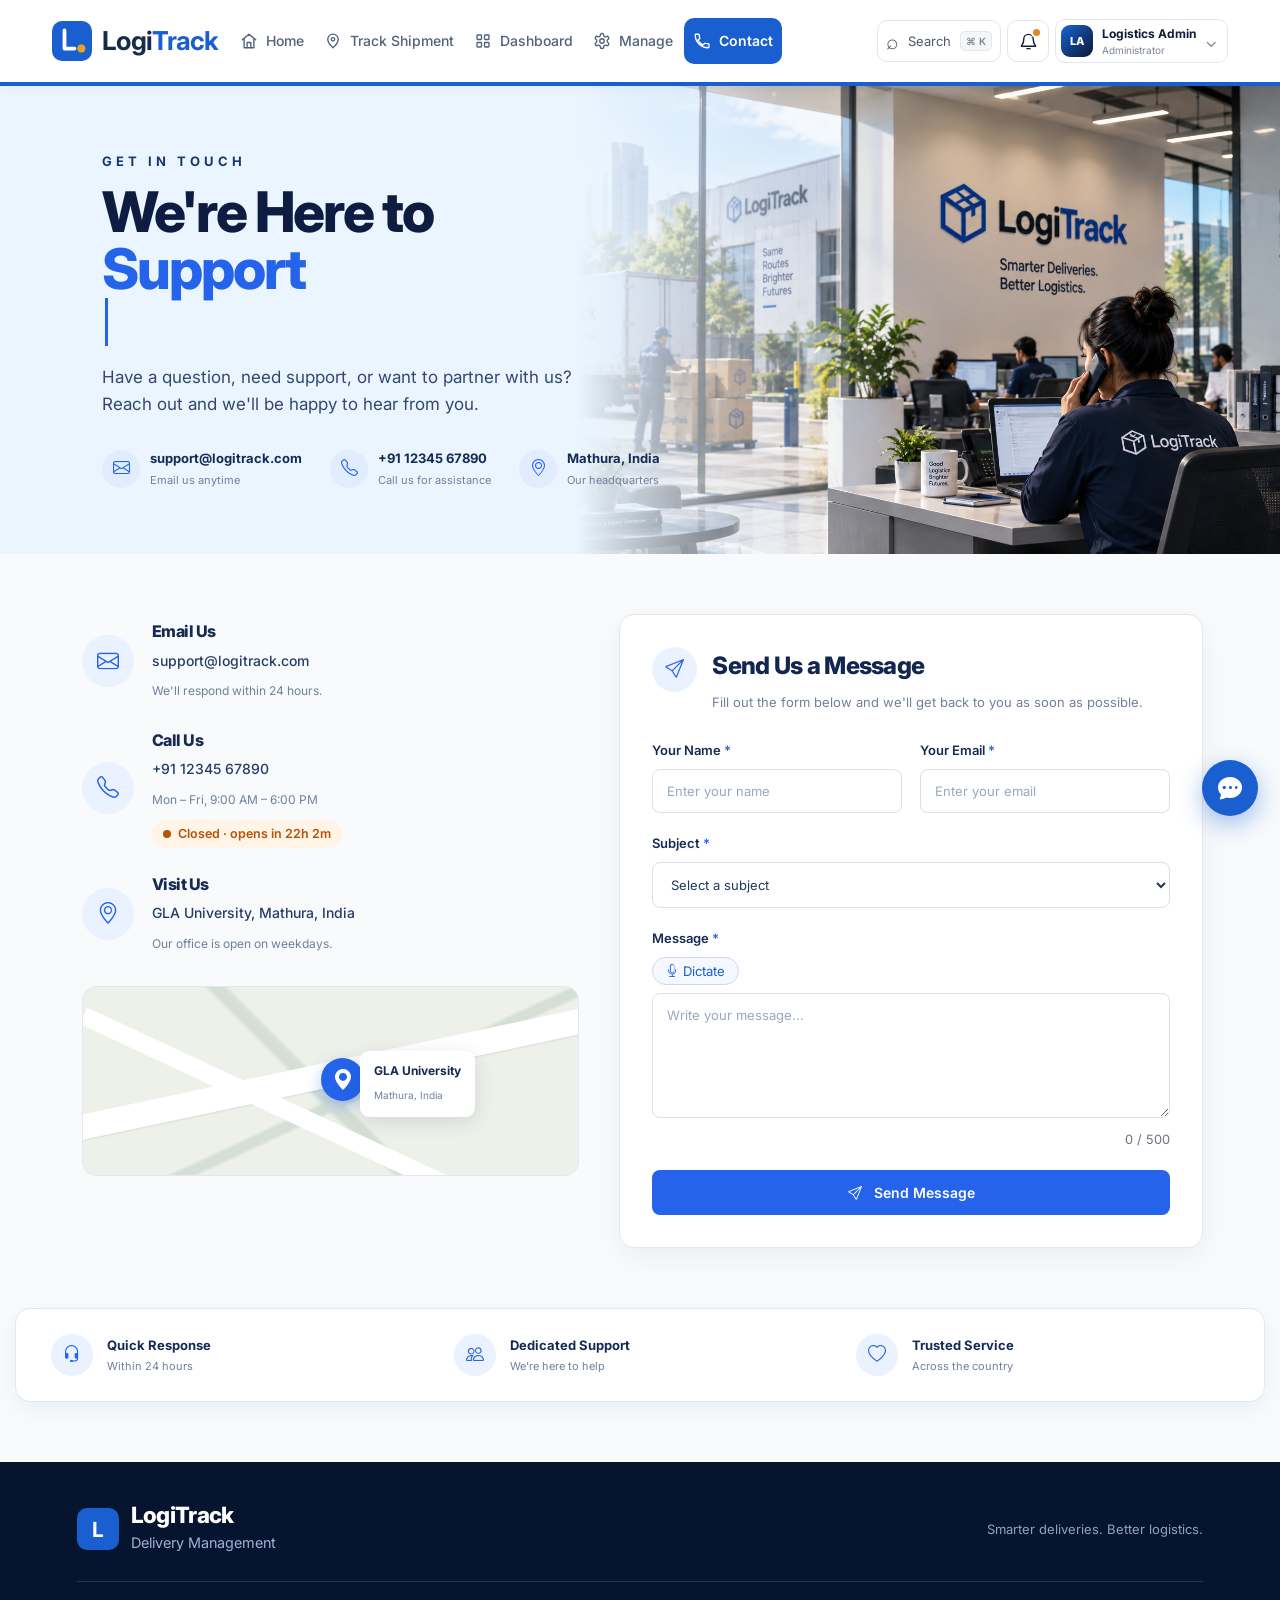
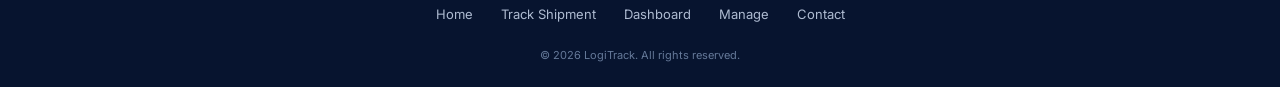
==== commit b78212e4: "Standardize navbar and share admin functionality" ====
--- a/contact.html
+++ b/contact.html
@@ -54,6 +54,11 @@
             .nav.open { display: flex; flex-direction: column; }
         }
     </style>
+<link rel="preconnect" href="https://fonts.googleapis.com">
+<link rel="preconnect" href="https://fonts.gstatic.com" crossorigin>
+<link href="https://fonts.googleapis.com/css2?family=Inter:wght@400;500;600;700;800&display=swap" rel="stylesheet">
+<link rel="stylesheet" href="css/shared-navbar.css">
+<link rel="stylesheet" href="css/shared-admin.css">
 </head>
 
 
@@ -62,58 +67,42 @@
     <!-- ================= NAVBAR ================= -->
 
     <header class="site-header">
-        <div class="header-inner">
-            <a href="index.html" class="logo" aria-label="LogiTrack home">
-                <svg class="logo-mark" viewBox="0 0 32 32" aria-hidden="true">
-                    <rect width="32" height="32" rx="8" fill="#1a5fd0"/>
-                    <path d="M10 7.5v14.5h8" fill="none" stroke="#fff" stroke-width="3" stroke-linecap="round" stroke-linejoin="round"/>
-                    <circle cx="23.5" cy="22" r="3.2" fill="#f0a020"/>
-                </svg>
-                <span class="logo-word">Logi<b>Track</b></span>
+    <div class="header-inner">
+        <a href="index.html" class="logo" aria-label="LogiTrack home">
+            <svg class="logo-mark" viewBox="0 0 32 32" aria-hidden="true">
+                <rect width="32" height="32" rx="8" fill="#1a5fd0"/>
+                <path d="M10 7.5v14.5h8" fill="none" stroke="#fff" stroke-width="3" stroke-linecap="round" stroke-linejoin="round"/>
+                <circle cx="23.5" cy="22" r="3.2" fill="#f0a020"/>
+            </svg>
+            <span class="logo-word">Logi<b>Track</b></span>
+        </a>
+        <nav class="nav" id="main-nav" aria-label="Main navigation">
+            <a href="index.html">
+                <svg class="nav-icon" viewBox="0 0 24 24" aria-hidden="true"><path d="M3 10.5 12 3l9 7.5"/><path d="M5.5 9.5V21h13V9.5"/><path d="M9.5 21v-7h5v7"/></svg>
+                <span>Home</span>
             </a>
-
-            <nav class="nav" id="main-nav" aria-label="Main">
-                <a href="index.html">Home</a>
-
-                <a href="tracking.html">
-                    <svg class="nav-icon" viewBox="0 0 24 24" aria-hidden="true">
-                        <path d="M12 21s7-6.1 7-11.2A7 7 0 0 0 5 9.8C5 14.9 12 21 12 21Z"/>
-                        <circle cx="12" cy="9.8" r="2.3"/>
-                    </svg>
-                    Track Shipment
-                </a>
-
-                <a href="dashboard.html">
-                    <svg class="nav-icon" viewBox="0 0 24 24" aria-hidden="true">
-                        <rect x="4" y="4" width="6" height="6" rx="1"/>
-                        <rect x="14" y="4" width="6" height="6" rx="1"/>
-                        <rect x="4" y="14" width="6" height="6" rx="1"/>
-                        <rect x="14" y="14" width="6" height="6" rx="1"/>
-                    </svg>
-                    Dashboard
-                </a>
-
-                <a href="manage.html">
-                    <svg class="nav-icon" viewBox="0 0 24 24" aria-hidden="true">
-                        <path d="M12.22 2h-.44a2 2 0 0 0-2 2v.18a2 2 0 0 1-1 1.73l-.43.25a2 2 0 0 1-2 0l-.15-.08a2 2 0 0 0-2.73.73l-.22.38a2 2 0 0 0 .73 2.73l.15.09a2 2 0 0 1 1 1.74v.5a2 2 0 0 1-1 1.74l-.15.09a2 2 0 0 0-.73 2.73l.22.38a2 2 0 0 0 2.73.73l.15-.08a2 2 0 0 1 2 0l.43.25a2 2 0 0 1 1 1.73V20a2 2 0 0 0 2 2h.44a2 2 0 0 0 2-2v-.18a2 2 0 0 1 1-1.73l.43-.25a2 2 0 0 1 2 0l.15.08a2 2 0 0 0 2.73-.73l.22-.38a2 2 0 0 0-.73-2.73l-.15-.09a2 2 0 0 1-1-1.74v-.5a2 2 0 0 1 1-1.74l.15-.09a2 2 0 0 0 .73-2.73l-.22-.38a2 2 0 0 0-2.73-.73l-.15.08a2 2 0 0 1-2 0l-.43-.25a2 2 0 0 1-1-1.73V4a2 2 0 0 0-2-2z"/>
-                        <circle cx="12" cy="12" r="3"/>
-                    </svg>
-                    Manage
-                </a>
-
-                <a href="contact.html">
-                    <svg class="nav-icon" viewBox="0 0 24 24" aria-hidden="true">
-                        <path d="M6.6 10.8a15.7 15.7 0 0 0 6.6 6.6l2.2-2.2a1 1 0 0 1 1.1-.2c1.2.5 2.5.7 3.8.7a1 1 0 0 1 1 1V20a1 1 0 0 1-1 1C10.6 21 3 13.4 3 4a1 1 0 0 1 1-1h3.3a1 1 0 0 1 1 1c0 1.3.2 2.6.7 3.8a1 1 0 0 1-.2 1.1L6.6 10.8Z"/>
-                    </svg>
-                    Contact
-                </a>
-            </nav>
-
-            <button class="menu-toggle" type="button" aria-label="Open navigation" aria-expanded="false" aria-controls="main-nav">
-                <span></span><span></span><span></span>
-            </button>
-        </div>
-    </header>
+            <a href="tracking.html">
+                <svg class="nav-icon" viewBox="0 0 24 24" aria-hidden="true"><path d="M12 21s7-6.1 7-11.2A7 7 0 0 0 5 9.8C5 14.9 12 21 12 21Z"/><circle cx="12" cy="9.8" r="2.3"/></svg>
+                <span>Track Shipment</span>
+            </a>
+            <a href="dashboard.html">
+                <svg class="nav-icon" viewBox="0 0 24 24" aria-hidden="true"><rect x="4" y="4" width="6" height="6" rx="1"/><rect x="14" y="4" width="6" height="6" rx="1"/><rect x="4" y="14" width="6" height="6" rx="1"/><rect x="14" y="14" width="6" height="6" rx="1"/></svg>
+                <span>Dashboard</span>
+            </a>
+            <a href="manage.html">
+                <svg class="nav-icon" viewBox="0 0 24 24" aria-hidden="true"><path d="M12.22 2h-.44a2 2 0 0 0-2 2v.18a2 2 0 0 1-1 1.73l-.43.25a2 2 0 0 1-2 0l-.15-.08a2 2 0 0 0-2.73.73l-.22.38a2 2 0 0 0 .73 2.73l.15.09a2 2 0 0 1 1 1.74v.5a2 2 0 0 1-1 1.74l-.15.09a2 2 0 0 0-.73 2.73l.22.38a2 2 0 0 0 2.73.73l.15-.08a2 2 0 0 1 2 0l.43.25a2 2 0 0 1 1 1.73V20a2 2 0 0 0 2 2h.44a2 2 0 0 0 2-2v-.18a2 2 0 0 1 1-1.73l.43-.25a2 2 0 0 1 2 0l.15.08a2 2 0 0 0 2.73-.73l.22-.38a2 2 0 0 0-.73-2.73l-.15-.09a2 2 0 0 1-1-1.74v-.5a2 2 0 0 1 1-1.74l.15-.09a2 2 0 0 0 .73-2.73l-.22-.38a2 2 0 0 0-2.73-.73l-.15.08a2 2 0 0 1-2 0l-.43-.25a2 2 0 0 1-1-1.73V4a2 2 0 0 0-2-2z"/><circle cx="12" cy="12" r="3"/></svg>
+                <span>Manage</span>
+            </a>
+            <a href="contact.html" aria-current="page">
+                <svg class="nav-icon" viewBox="0 0 24 24" aria-hidden="true"><path d="M6.6 10.8a15.7 15.7 0 0 0 6.6 6.6l2.2-2.2a1 1 0 0 1 1.1-.2c1.2.5 2.5.7 3.8.7a1 1 0 0 1 1 1V20a1 1 0 0 1-1 1C10.6 21 3 13.4 3 4a1 1 0 0 1 1-1h3.3a1 1 0 0 1 1 1c0 1.3.2 2.6.7 3.8a1 1 0 0 1-.2 1.1L6.6 10.8Z"/></svg>
+                <span>Contact</span>
+            </a>
+        </nav>
+        <button class="menu-toggle" type="button" aria-label="Toggle navigation" aria-expanded="false" aria-controls="main-nav">
+            <span></span><span></span><span></span>
+        </button>
+    </div>
+</header>
 
 
     <!-- ================= HERO SECTION ================= -->
@@ -1169,6 +1158,9 @@
   });
 })();
 </script>
+
+<script src="js/shared-admin.js" defer></script>
+<script src="script.js" defer></script>
 </body>
 
 </html>
--- a/css/shared-navbar.css
+++ b/css/shared-navbar.css
@@ -0,0 +1,177 @@
+/* LogiTrack shared navbar. Navigation stays beside the logo on the left;
+   homepage quick tools retain their own reserved space on the right. */
+:root {
+  --lt-nav-height: 82px;
+  --lt-nav-blue: #1a5fd0;
+  --lt-nav-ink: #172b4d;
+  --lt-nav-muted: #52627a;
+}
+.site-header {
+  position: sticky !important;
+  top: 0;
+  z-index: 1000;
+  width: 100%;
+  min-height: var(--lt-nav-height);
+  background: #fff !important;
+  border-bottom: 4px solid var(--lt-nav-blue) !important;
+  box-shadow: 0 2px 10px rgba(15,35,65,.04);
+}
+.header-inner {
+  box-sizing: border-box;
+  width: min(100%, 1700px);
+  min-height: var(--lt-nav-height) !important;
+  margin: 0 auto !important;
+  padding: 0 3.5% !important;
+  display: flex !important;
+  align-items: center !important;
+  justify-content: flex-start !important;
+  gap: 12px !important;
+  flex-wrap: nowrap !important;
+}
+.site-header .logo {
+  display: inline-flex !important;
+  align-items: center !important;
+  gap: 10px !important;
+  flex: 0 0 auto !important;
+  margin: 0 !important;
+  padding: 0 !important;
+  text-decoration: none !important;
+}
+.site-header .logo-mark {
+  display: block;
+  width: 40px !important;
+  height: 40px !important;
+  flex: 0 0 40px !important;
+}
+.site-header .logo-word {
+  margin: 0 !important;
+  padding: 0 !important;
+  color: var(--lt-nav-ink) !important;
+  font-family: Inter, Arial, sans-serif !important;
+  font-size: 26px !important;
+  font-weight: 700 !important;
+  line-height: 1 !important;
+  letter-spacing: -.7px !important;
+  white-space: nowrap !important;
+}
+.site-header .logo-word b { color: var(--lt-nav-blue) !important; font-weight: 700 !important; }
+.site-header .nav {
+  display: flex !important;
+  align-items: center !important;
+  justify-content: flex-start !important;
+  gap: 2px !important;
+  flex: 0 1 auto !important;
+  min-width: 0 !important;
+  margin: 0 0 0 10px !important;
+  padding: 0 !important;
+  overflow: visible !important;
+}
+.site-header .nav a {
+  box-sizing: border-box;
+  display: inline-flex !important;
+  align-items: center !important;
+  justify-content: center !important;
+  gap: 8px !important;
+  min-height: 46px !important;
+  margin: 0 !important;
+  padding: 0 12px !important;
+  border: 0 !important;
+  border-radius: 10px !important;
+  background: transparent !important;
+  color: var(--lt-nav-muted) !important;
+  font-family: Inter, Arial, sans-serif !important;
+  font-size: 15px !important;
+  font-weight: 500 !important;
+  line-height: 1.2 !important;
+  text-decoration: none !important;
+  white-space: nowrap !important;
+  transition: background-color .18s ease, color .18s ease;
+}
+.site-header .nav a:hover { background: #edf3ff !important; color: var(--lt-nav-ink) !important; }
+.site-header .nav a[aria-current="page"] { background: var(--lt-nav-blue) !important; color: #fff !important; font-weight: 600 !important; }
+.site-header .nav a[aria-current="page"]:hover { background: #174fae !important; color: #fff !important; }
+.site-header .nav-icon {
+  display: block;
+  width: 18px !important;
+  height: 18px !important;
+  flex: 0 0 18px !important;
+  fill: none;
+  stroke: currentColor;
+  stroke-width: 1.8;
+  stroke-linecap: round;
+  stroke-linejoin: round;
+}
+/* Homepage-only controls stay anchored at the far right. Other pages simply
+   leave this area empty, keeping the navigation consistently left-aligned. */
+.site-header .header-tools {
+  display: flex !important;
+  align-items: center !important;
+  justify-content: flex-end !important;
+  gap: 8px !important;
+  flex: 0 0 auto !important;
+  margin: 0 0 0 auto !important;
+  padding: 0 !important;
+}
+.site-header .menu-toggle {
+  display: none;
+  box-sizing: border-box;
+  width: 42px;
+  height: 42px;
+  padding: 0;
+  border: 1px solid #dce4f0;
+  border-radius: 10px;
+  background: #fff;
+  align-items: center;
+  justify-content: center;
+  flex-direction: column;
+  gap: 5px;
+  flex: 0 0 42px;
+  cursor: pointer;
+}
+.site-header .menu-toggle span { display:block; width:19px; height:2px; border-radius:2px; background:var(--lt-nav-ink); }
+
+@media (max-width: 1450px) {
+  .header-inner { padding-left: 2.5% !important; padding-right: 2.5% !important; gap: 8px !important; }
+  .site-header .nav { margin-left: 4px !important; }
+  .site-header .nav a { padding-left: 9px !important; padding-right: 9px !important; font-size: 14px !important; }
+  .site-header .header-tools { gap: 6px !important; }
+}
+@media (max-width: 1230px) {
+  .site-header .header-tools .tool-label,
+  .site-header .header-tools .profile-copy { display: none !important; }
+  .site-header .command-trigger { width: 42px; justify-content: center; padding: 0 8px !important; }
+  .site-header .command-trigger kbd { display: none; }
+  .site-header .profile-trigger { padding-right: 7px !important; }
+}
+@media (max-width: 1050px) {
+  .header-inner { position: relative !important; flex-wrap: nowrap !important; padding: 0 3% !important; }
+  .site-header .menu-toggle { display: inline-flex !important; margin-left: 0 !important; }
+  .site-header .header-tools { margin-left: auto !important; }
+  .site-header .nav {
+    display: none !important;
+    position: absolute !important;
+    top: calc(100% + 1px) !important;
+    left: 0 !important;
+    right: 0 !important;
+    width: 100% !important;
+    margin: 0 !important;
+    padding: 12px 3% 16px !important;
+    background: #fff !important;
+    border-top: 1px solid #e5eaf2 !important;
+    border-bottom: 1px solid #e5eaf2 !important;
+    box-shadow: 0 16px 28px rgba(15,31,56,.12) !important;
+    flex-direction: column !important;
+    align-items: stretch !important;
+    gap: 4px !important;
+  }
+  .site-header.nav-open .nav { display: flex !important; }
+  .site-header .nav a { width: 100% !important; justify-content: flex-start !important; min-height: 44px !important; padding: 0 14px !important; }
+}
+@media (max-width: 600px) {
+  .header-inner { min-height: 70px !important; gap: 6px !important; }
+  .site-header .logo { gap: 7px !important; }
+  .site-header .logo-word { font-size: 23px !important; }
+  .site-header .logo-mark { width: 36px !important; height: 36px !important; flex-basis: 36px !important; }
+  .site-header .header-tools { gap: 4px !important; }
+  .site-header .profile-copy { display: none !important; }
+}
--- a/css/shared-admin.css
+++ b/css/shared-admin.css
@@ -0,0 +1,152 @@
+/* LogiTrack shared Admin tools: loaded on all five pages. */
+:root {
+  --lt-admin-ink: #0f1f38;
+  --lt-admin-muted: #51596b;
+  --lt-admin-faint: #7c8496;
+  --lt-admin-blue: #1a63d6;
+  --lt-admin-blue-tint: #eaf1fc;
+  --lt-admin-line: #e3e6ec;
+  --lt-admin-line-soft: #edeff3;
+  --lt-admin-paper: #f5f6f8;
+  --lt-admin-white: #fff;
+  --lt-admin-font: Inter, "Segoe UI", Arial, sans-serif;
+}
+.header-tools {
+  display:flex !important;
+  align-items:center !important;
+  justify-content:flex-end !important;
+  gap:8px !important;
+  flex:0 0 auto !important;
+  margin:0 0 0 auto !important;
+  padding:0 !important;
+  min-width:0;
+  font-family:var(--lt-admin-font);
+}
+.tool-button,.icon-button,.profile-trigger {
+  box-sizing:border-box;
+  border:1px solid var(--lt-admin-line);
+  background:var(--lt-admin-white);
+  color:var(--lt-admin-ink);
+  border-radius:10px;
+  cursor:pointer;
+  font-family:var(--lt-admin-font);
+}
+.tool-button {
+  height:42px;display:flex;align-items:center;gap:9px;padding:0 10px;
+  font-size:13px;color:var(--lt-admin-muted);white-space:nowrap;
+}
+.tool-button>span:first-child {font-size:21px;line-height:1}
+.tool-button kbd,.command-bottom kbd,.command-search-row kbd {
+  font:600 10px var(--lt-admin-font);color:var(--lt-admin-faint);
+  background:var(--lt-admin-paper);border:1px solid var(--lt-admin-line);
+  border-radius:5px;padding:3px 5px;
+}
+.icon-button {
+  width:42px;height:42px;display:grid;place-items:center;position:relative;
+}
+.icon-button svg {width:19px;height:19px;fill:none;stroke:currentColor;stroke-width:1.8;stroke-linecap:round;stroke-linejoin:round}
+.unread-dot {position:absolute;right:8px;top:8px;width:7px;height:7px;border-radius:50%;background:transparent}
+.unread-dot.has-unread {background:#e2891f;box-shadow:0 0 0 2px var(--lt-admin-white)}
+.profile-trigger {height:44px;display:flex;align-items:center;gap:9px;padding:4px 10px 4px 5px;text-align:left;white-space:nowrap}
+.avatar {width:32px;height:32px;display:grid;place-items:center;flex:0 0 32px;border-radius:9px;background:linear-gradient(135deg,#1a63d6,#0b1830);color:#fff;font-size:11px;font-weight:800}
+.profile-copy,.profile-summary>span:last-child {display:flex;flex-direction:column;line-height:1.25}
+.profile-copy strong,.profile-summary strong {font-size:12px}
+.profile-copy small,.profile-summary small {color:var(--lt-admin-faint);font-size:10px;margin-top:3px}
+.chevron {color:var(--lt-admin-faint);font-size:16px}
+.tool-popover-wrap {position:relative}
+.popover-panel {
+  position:absolute;right:0;top:calc(100% + 13px);z-index:1200;width:340px;
+  background:var(--lt-admin-white);border:1px solid var(--lt-admin-line);
+  border-radius:15px;box-shadow:0 22px 60px rgba(15,31,56,.2);
+  color:var(--lt-admin-ink);overflow:hidden;font-family:var(--lt-admin-font);
+}
+.popover-panel[hidden],.command-backdrop[hidden] {display:none !important}
+.popover-heading {display:flex;justify-content:space-between;align-items:center;padding:17px 18px;border-bottom:1px solid var(--lt-admin-line)}
+.popover-heading>div,.popover-heading small {display:block}
+.popover-heading strong {font-size:14px}
+.popover-heading small {color:var(--lt-admin-faint);font-size:11px}
+.text-action,.popover-footer-action {border:0;background:none;color:var(--lt-admin-blue);font-size:11px;font-weight:700;cursor:pointer}
+.notification-list {max-height:310px;overflow:auto}
+.notification-item {
+  width:100%;display:flex;gap:11px;text-align:left;padding:13px 17px;
+  border:0;border-bottom:1px solid var(--lt-admin-line-soft);
+  background:transparent;color:var(--lt-admin-ink);cursor:pointer;font-family:inherit;
+}
+.notification-item:hover {background:#f4f7fc}
+.notification-item.is-read {opacity:.62}
+.notification-indicator {flex:0 0 7px;height:7px;border-radius:50%;background:var(--lt-admin-blue);margin-top:6px}
+.notification-item.is-read .notification-indicator {background:var(--lt-admin-line)}
+.notification-item strong,.notification-item small,.notification-item time {display:block}
+.notification-item strong {font-size:12px}
+.notification-item small {font-size:11px;color:var(--lt-admin-muted);margin:2px 0}
+.notification-item time {font-size:10px;color:var(--lt-admin-faint)}
+.notification-empty {padding:25px;text-align:center;color:var(--lt-admin-faint);font-size:12px}
+.popover-footer-action {width:100%;padding:13px;border-top:1px solid var(--lt-admin-line-soft)}
+.profile-panel {width:245px;padding:8px}
+.profile-summary {display:flex;gap:10px;align-items:center;padding:10px 9px 14px;border-bottom:1px solid var(--lt-admin-line);margin-bottom:5px}
+.avatar-large {width:38px;height:38px;flex-basis:38px}
+.profile-panel>a,.profile-panel>button {
+  width:100%;display:flex;justify-content:space-between;gap:12px;padding:10px;
+  border:0;border-radius:8px;background:transparent;color:var(--lt-admin-muted);
+  font-size:12px;text-align:left;text-decoration:none;cursor:pointer;font-family:inherit;
+}
+.profile-panel>a:hover,.profile-panel>button:hover {background:#f4f7fc;color:var(--lt-admin-ink)}
+.profile-panel a span,.profile-panel button span:last-child {color:var(--lt-admin-faint)}
+.command-backdrop {
+  position:fixed;inset:0;z-index:3000;display:flex;justify-content:center;
+  align-items:flex-start;padding:15vh 18px 30px;background:rgba(5,14,29,.58);
+  backdrop-filter:blur(5px);font-family:var(--lt-admin-font);
+}
+.command-dialog {
+  width:min(620px,100%);max-height:70vh;overflow:hidden;background:#fff;
+  border:1px solid var(--lt-admin-line);border-radius:16px;
+  box-shadow:0 30px 90px rgba(0,0,0,.3);color:var(--lt-admin-ink);
+  animation:lt-command-in .16s ease-out;
+}
+@keyframes lt-command-in {from{opacity:0;transform:translateY(-8px) scale(.99)}to{opacity:1;transform:none}}
+.command-search-row {display:flex;align-items:center;gap:12px;padding:17px 19px;border-bottom:1px solid var(--lt-admin-line);color:var(--lt-admin-blue);font-size:22px}
+.command-search-row input {flex:1;min-width:0;border:0;outline:0;background:transparent;color:var(--lt-admin-ink);font:15px var(--lt-admin-font)}
+.command-hint {padding:12px 19px 6px;color:var(--lt-admin-faint);font-size:11px}
+.command-results {max-height:48vh;overflow:auto;padding:5px 8px 10px}
+.command-result {width:100%;display:flex;align-items:center;gap:12px;padding:10px;border:0;border-radius:9px;background:transparent;text-align:left;color:var(--lt-admin-ink);cursor:pointer;font-family:inherit}
+.command-result:hover,.command-result.is-active {background:#edf3fc}
+.command-result-icon {width:30px;height:30px;display:grid;place-items:center;border-radius:8px;background:var(--lt-admin-blue-tint);color:var(--lt-admin-blue)}
+.command-result>span:nth-child(2) {display:flex;flex-direction:column;flex:1}
+.command-result strong {font-size:12px}
+.command-result small {color:var(--lt-admin-faint);font-size:10px}
+.command-result em {color:var(--lt-admin-faint);font-size:9px;font-style:normal}
+.command-empty {padding:30px;text-align:center;color:var(--lt-admin-faint);font-size:12px}
+.command-bottom {display:flex;justify-content:space-between;gap:12px;padding:11px 17px;border-top:1px solid var(--lt-admin-line);color:var(--lt-admin-faint);font-size:9px;letter-spacing:.04em}
+.command-bottom kbd {margin:0 3px}
+.toast-region {position:fixed;right:22px;bottom:22px;z-index:4000;display:grid;gap:9px;width:min(360px,calc(100vw - 32px));font-family:var(--lt-admin-font)}
+.toast {display:flex;align-items:center;gap:10px;padding:13px 14px;background:#fff;color:var(--lt-admin-ink);border:1px solid var(--lt-admin-line);border-left:3px solid var(--lt-admin-blue);border-radius:11px;box-shadow:0 14px 40px rgba(15,31,56,.18);font-size:12px;animation:lt-toast-in .2s ease-out}
+.toast-success {border-left-color:#1b9a59}.toast-error {border-left-color:#d14343}.toast-warning {border-left-color:#e2891f}
+.toast-mark {font-weight:800;color:var(--lt-admin-blue)}.toast>span:nth-child(2) {flex:1}
+.toast button {border:0;background:transparent;color:var(--lt-admin-faint);font-size:18px;cursor:pointer}
+@keyframes lt-toast-in {from{opacity:0;transform:translateX(12px)}to{opacity:1;transform:none}}
+.back-to-top {position:fixed;right:22px;bottom:25px;z-index:900;width:42px;height:42px;border:0;border-radius:12px;background:#154fb4;color:#fff;font-size:21px;box-shadow:0 8px 20px rgba(21,79,180,.3);opacity:0;pointer-events:none;transform:translateY(8px);transition:.2s;cursor:pointer}
+.back-to-top.visible {opacity:1;pointer-events:auto;transform:none}
+.scroll-progress {position:fixed;top:0;left:0;z-index:2000;width:100%;height:3px;background:#e2891f;transform:scaleX(0);transform-origin:left;pointer-events:none}
+.menu-locked {overflow:hidden}
+@media (max-width:1450px) {
+  .header-tools {gap:6px !important}
+  .tool-button {padding-left:8px;padding-right:8px}
+}
+@media (max-width:1230px) {
+  .header-tools .tool-label,.header-tools .profile-copy {display:none !important}
+  .command-trigger {width:42px;justify-content:center;padding:0 8px !important}
+  .command-trigger kbd {display:none}
+  .profile-trigger {padding-right:7px}
+}
+@media (max-width:1050px) {
+  .header-tools {margin-left:auto !important}
+}
+@media (max-width:600px) {
+  .header-tools {gap:4px !important}
+  .tool-button,.icon-button {width:38px;height:38px}
+  .profile-trigger {height:40px;padding-left:4px;padding-right:5px}
+  .profile-trigger .chevron {display:none}
+  .avatar {width:30px;height:30px;flex-basis:30px}
+  .popover-panel {right:-5px;width:min(320px,calc(100vw - 24px))}
+  .command-backdrop {padding:10vh 12px 20px}
+}
